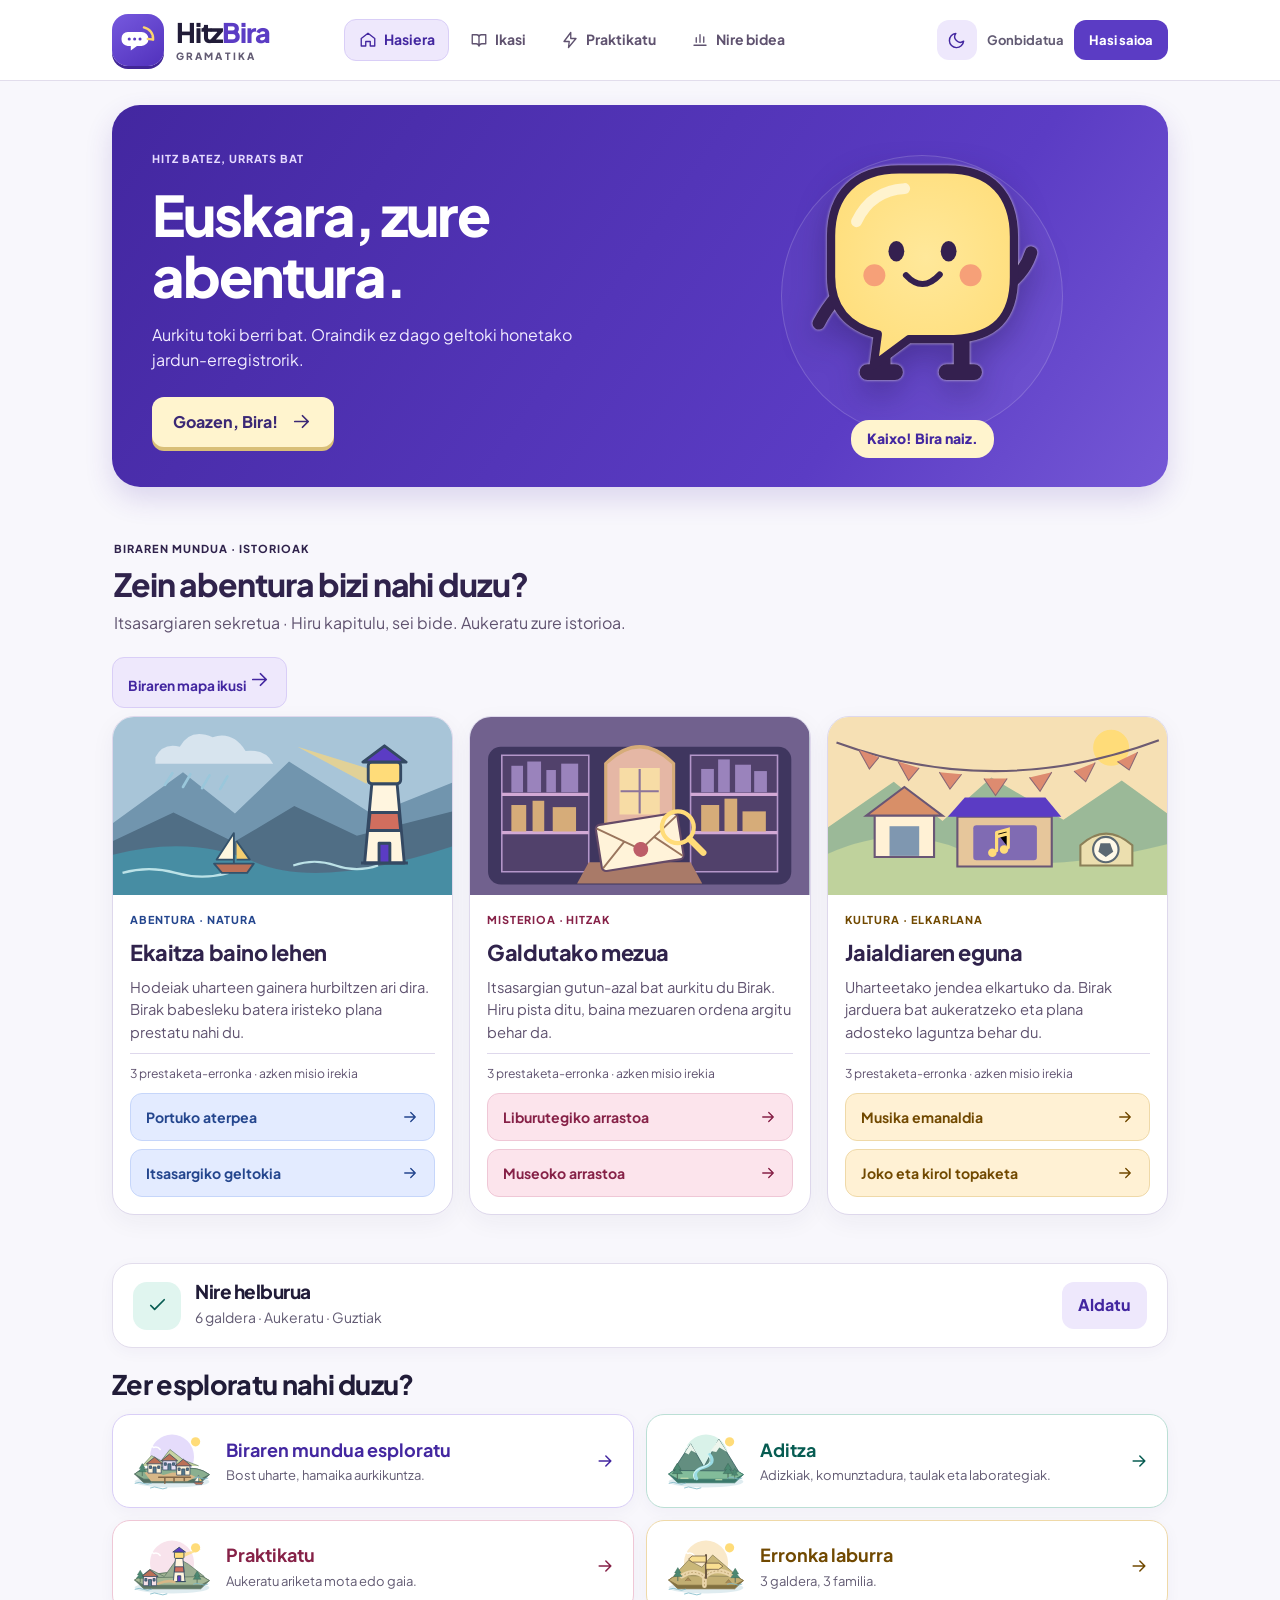
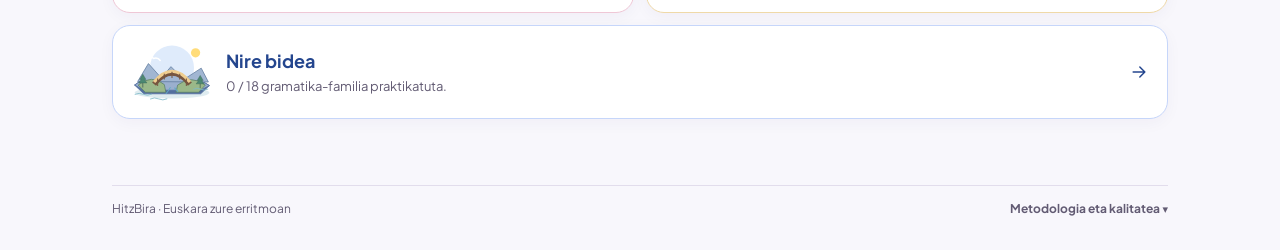
==== index.html @ 2663a79d "feat(brand): integrate Bira v0.2 vector SVGs, contextual poses, PWA icons & dark-mode contrast (v1.1" ====
<!doctype html><html lang="eu"><head><meta charset="utf-8"><meta name="viewport" content="width=device-width,initial-scale=1"><meta name="robots" content="noindex"><meta name="theme-color" content="#5B3CC4"><title>HitzBira · Gramatika eta aditzak</title><meta name="hitzbira-version" content="1.10.0"><script>(function(){try{var t=localStorage.getItem("hitzbira-theme-v1");if(t==="dark"||(!t&&matchMedia("(prefers-color-scheme:dark)").matches))document.documentElement.dataset.theme="dark"}catch{}})()</script><link rel="preload" href="/fonts/plus-jakarta-sans-latin.woff2" as="font" type="font/woff2" crossorigin><link rel="manifest" href="/manifest.webmanifest"><link rel="apple-touch-icon" href="/icons/apple-touch-icon.png"><meta name="apple-mobile-web-app-capable" content="yes"><link rel="icon" href="/favicon.ico" sizes="any"><link rel="icon" type="image/svg+xml" href="/favicon.svg"><link rel="stylesheet" href="/style.css"><link rel="stylesheet" href="/platform.css"><link rel="stylesheet" href="/aditzak/learning.css"><link rel="stylesheet" href="/world-design.css"><script defer src="/data.js"></script><script defer src="/pwa.js"></script></head><body class="hb-gold"><header class="hb-common-header"><div><a class="hb-brand-link" href="/" onclick="event.preventDefault();go(0)"><span class="logo" aria-hidden="true"><svg viewBox="0 0 48 48" width="37" height="37" fill="none" xmlns="http://www.w3.org/2000/svg"><path d="M10 13h18a9 9 0 0 1 0 18h-6l-8 6v-6h-4a8 8 0 0 1-8-8v-2a8 8 0 0 1 8-8Z" fill="#fff"/><path d="M31 7a15 15 0 0 1 12 16m-1-7 1 7-7-1" stroke="#FCD56C" stroke-width="3" stroke-linecap="round" stroke-linejoin="round"/><circle cx="12" cy="22" r="2" fill="#5B3CC4"/><circle cx="19" cy="22" r="2" fill="#5B3CC4"/><circle cx="26" cy="22" r="2" fill="#5B3CC4"/></svg></span><span class="brand">Hitz<span class="brand-accent">Bira</span><small>GRAMATIKA</small></span></a><div id="nav-top" class="hb-top-nav" role="navigation" aria-label="Atal nagusiak"></div><div class="hb-account-bar" aria-label="Ikaslearen kontua"><button id="hb-theme-toggle" type="button" class="alt hb-theme-btn" aria-label="Modu iluna aldatu" title="Modu iluna / argia"></button><div><strong id="hb-account-name">Gonbidatua</strong><span id="hb-sync-status" role="status" hidden></span></div><button id="hb-show-login" type="button">Hasi saioa</button><button class="alt" id="hb-sign-out" type="button" hidden>Saioa itxi</button></div></div></header><section id="hb-login" aria-label="Ikasleen sarbidea" role="dialog" aria-modal="true" hidden><div class="hb-login-card"><button id="hb-login-close" type="button" class="alt" aria-label="Itxi">×</button><div class="hb-login-brand"><span>HITZ<span>BIRA</span> · GRAMATIKA</span><div class="hb-login-bira"><img class="bira-art bira-hello" src="/assets/bira/bira_00_ongietorria_v02.svg" alt="" width="400" height="400" decoding="async" aria-hidden="true"></div><h1>Ongi etorri!</h1><p>Euskara, zure abentura.</p></div><form id="hb-login-form"><label for="hb-username">Erabiltzaile-izena</label><input id="hb-username" name="identifier" type="text" autocomplete="username" autocapitalize="none" spellcheck="false" placeholder="Zure erabiltzaile-izena" maxlength="24" required><label for="hb-password">Pasahitza</label><input id="hb-password" name="password" type="password" autocomplete="current-password" placeholder="Zure pasahitza" required><button id="hb-login-submit" type="submit">Sartu</button><p id="hb-login-message" role="status" aria-live="polite"></p></form></div></section><section id="hb-garden" class="hb-garden" hidden aria-label="Biraren lorategia"><div class="hb-garden-icon" aria-hidden="true">🌱</div><div class="hb-garden-copy"><span class="catalog-kicker">BIRAREN LORATEGIA</span><strong class="hb-garden-summary">Zure lorategia sinkronizatzen…</strong><small class="hb-garden-best">Egun bakoitzeko lore bat, benetako ariketa bat egitean.</small></div><div class="hb-garden-days" aria-label="Azken zazpi egunak"></div></section><main id="app"><p>Gramatika bankua kargatzen…</p></main><footer class="hb-site-footer"><div class="hb-footer-inner"><span>HitzBira · Euskara zure erritmoan</span><details><summary>Metodologia eta kalitatea</summary><p>Integrazio-pilotua (1.10). Edukiak eta azalpen didaktikoak berrikuspen akademikoaren zain daude; jardun-adierazleek ez dute hizkuntza-maila ofizialik ziurtatzen. Erantzun ireki ezezagunak alderatzeko dira, ez arau-akats automatikoak. Kontuarekin jarduna Supabasen sinkronizatzen da; gonbidatuarena gailu honetan gordetzen da.</p></details></div></footer><nav aria-label="Atal nagusiak"><div id="nav"></div></nav><noscript>JavaScript beharrezkoa da.</noscript></body></html>
---- style.css ----
:root{--v:#6244c7;--ink:#28243a;--line:#e4e0ec;--bg:#f7f7fb;--muted:#696278}*{box-sizing:border-box}body{margin:0;background:var(--bg);color:var(--ink);font:16px/1.55 system-ui,sans-serif}header{position:sticky;top:0;z-index:2;background:white;border-bottom:1px solid var(--line)}header>div,main,nav>div{max-width:1100px;margin:auto;padding:16px 22px}header>div{display:flex;align-items:center;gap:12px}.logo{background:var(--v);color:white;border-radius:12px;padding:6px 13px;font-size:27px;font-weight:bold}.brand{font-size:24px;font-weight:750;line-height:1}.brand small{display:block;color:var(--v);font-size:10px;letter-spacing:2px;margin-top:5px}.version{margin-left:auto;font-size:12px;color:var(--muted)}main{padding-bottom:108px}h1{font-size:clamp(28px,4vw,40px);line-height:1.13;margin:12px 0}h2{font-size:23px;line-height:1.25}h3{margin:5px 0;font-size:18px}p{margin:8px 0 14px}small,.muted{color:var(--muted);font-weight:400}.hero,.panel,.tile{background:white;border:1px solid var(--line);border-radius:15px;padding:18px;margin:12px 0}.hero{border-left:5px solid var(--v);padding:24px}.eyebrow{font-size:12px;letter-spacing:1.1px;color:var(--v);font-weight:750}.grid{display:grid;grid-template-columns:repeat(auto-fit,minmax(220px,1fr));gap:12px}.tile{display:block;text-align:left;width:100%;height:100%;margin:0;text-decoration:none;color:var(--ink);font-weight:400;background:white;border:1px solid var(--line)}.tile:hover{border-color:#a58bdd}.symbol{display:inline-block;padding:5px 9px;background:#eee9fa;color:var(--v);font-weight:750;border-radius:8px}.row{display:flex;gap:12px;flex-wrap:wrap}.row>div{flex:1;min-width:145px}button,input,select{font:inherit}button{cursor:pointer;border:1px solid transparent;background:var(--v);color:white;font-weight:700;padding:10px 15px;border-radius:10px;min-height:44px}.alt,.chips button{background:#eee9fa;color:#4d3888}.chips{display:flex;flex-wrap:wrap;gap:7px;margin:12px 0}.chips .active{background:var(--v);color:white}button:focus-visible,input:focus-visible,select:focus-visible,a:focus-visible{outline:3px solid #ce8927;outline-offset:2px}button:disabled{cursor:default;opacity:.9}input,select{width:100%;background:white;color:var(--ink);border:1px solid #d1cae1;border-radius:10px;padding:10px}label{display:block;font-weight:700;margin:5px 0}.example{background:#f0ebfc;border-left:4px solid #9275d8;padding:13px;border-radius:9px;margin:8px 0;font-size:18px;font-weight:650}.contrast{background:#f4f3f9;padding:13px;border-radius:9px}.note{border-left:3px solid #ad97de;padding-left:10px;color:var(--muted);font-size:13px}.answer{display:block;width:100%;text-align:left;background:white;color:var(--ink);border:2px solid var(--line);margin:8px 0}.good{background:#e1f3e8;color:#17603c;border-color:#73a989}.bad{background:#fcece8;color:#8b3025;border-color:#c9877c}.feedback{padding:14px;border-radius:10px;margin:12px 0}.metric{font-size:30px;font-weight:750;color:var(--v)}.bar{height:8px;background:#e9e4f2;border-radius:9px;overflow:hidden}.bar div{height:100%;background:var(--v)}nav{position:fixed;bottom:0;width:100%;background:white;border-top:1px solid var(--line);z-index:3}nav>div{display:grid;grid-template-columns:repeat(4,1fr);gap:5px;padding:8px}nav button{background:white;color:var(--muted);font-size:13px;padding:8px 3px}nav button.active{background:#eee9fa;color:var(--v)}nav b{display:block;font-size:19px}a{color:var(--v)}.scroll{overflow:auto}table{border-collapse:collapse;width:100%;min-width:460px}th,td{text-align:left;padding:9px;border-bottom:1px solid var(--line)}th{background:#eee9fa}.result{font-size:clamp(22px,5vw,36px);font-weight:800;color:var(--v);padding:18px;background:#f0ebfc;border-radius:10px;overflow-wrap:anywhere}.auditrow{padding:10px 0;border-bottom:1px solid var(--line)}@media(max-width:540px){header>div,main{padding-left:14px;padding-right:14px}.grid{grid-template-columns:1fr}.hero{padding:18px}.version{font-size:10px}}

/* HITZBIRA · 01 / visual identity
   Shared palette, typography, spacing and accessible interaction.
   Keep the learning engine and content unchanged. */
:root {
  --v:#5b3cc4; --ink:#211c38; --line:#e2ddec; --bg:#f7f6fc; --muted:#625b73;
  --brand-dark:#4327a0; --brand-soft:#eee8fc;
  --teal:#087f70; --teal-soft:#e0f5ef; --blue:#315ac4; --blue-soft:#e3ebff;
  --amber:#966000; --amber-soft:#fff1d4; --rose:#ae315f; --rose-soft:#fce4ec;
  --success:#17603c; --error:#a02b36;
  --radius-sm:12px; --radius-md:16px; --radius-lg:22px;
  --shadow:0 5px 18px #30205b0d;
  --font:ui-rounded,"Nunito Sans",system-ui,-apple-system,"Segoe UI",sans-serif;
}
body {font-family:var(--font);line-height:1.6;background:radial-gradient(ellipse at 85% 0,#ece7fb 0,transparent 38rem),var(--bg)}
header {background:#ffffffed;backdrop-filter:blur(12px);border-bottom:1px solid var(--line)}
header>div {padding-block:14px;gap:12px}
.logo {display:grid;place-items:center;width:52px;height:52px;padding:5px;border-radius:16px;background:linear-gradient(145deg,#7659de,#5131bc);box-shadow:0 3px 0 #412697;flex-shrink:0}
.brand {font-size:27px;font-weight:800;letter-spacing:-1.2px;color:var(--ink)}
.brand-accent {color:var(--v)}
.brand small {font-size:10px;letter-spacing:2.1px;color:var(--muted);font-weight:800}
.version {font-size:12px;font-weight:650}
main {padding-top:24px}
h1,h2,h3 {letter-spacing:-.025em;font-weight:750}
h1 {font-size:clamp(30px,4.2vw,44px)}
h2 {font-size:clamp(23px,3vw,28px)}
h3 {font-size:19px}
.hero,.panel,.tile {border-radius:var(--radius-lg);box-shadow:var(--shadow);border:1px solid var(--line)}
.hero {position:relative;overflow:hidden;isolation:isolate;padding:clamp(22px,4vw,38px);background:linear-gradient(120deg,#fff 0,#fff 54%,#f0eafe 100%);border-left:0}
.hero:after {content:"";position:absolute;z-index:-1;pointer-events:none;right:-74px;top:-90px;width:240px;height:240px;border:34px solid #e4d9fa;border-radius:50%;opacity:.55}
.eyebrow {font-weight:750;letter-spacing:1.4px}
.grid {gap:16px}
.tile {padding:21px;border-top:4px solid var(--v);transition:transform .16s ease,box-shadow .16s ease,border-color .16s ease}
.tile .symbol {background:var(--brand-soft);color:var(--brand-dark);border-radius:var(--radius-sm);padding:8px 11px}
@media(hover:hover) {.tile:hover:not(:disabled){transform:translateY(-3px);box-shadow:0 9px 24px #30205b14;border-color:#aa98e2}}
button,input,select,textarea {font:inherit}
button:not(.tile) {border-radius:var(--radius-sm);min-height:44px;font-weight:750;transition:filter .15s ease}
button:not(.tile):not(:disabled):hover {filter:brightness(.96)}
.alt,.chips button {background:var(--brand-soft);color:var(--brand-dark)}
.chips .active {background:var(--v);color:white}
input,select,textarea {border-radius:var(--radius-sm);min-height:44px}
button:focus-visible,input:focus-visible,select:focus-visible,textarea:focus-visible,a:focus-visible {outline:3px solid var(--blue);outline-offset:3px}
.example,.result {background:var(--brand-soft);border-radius:var(--radius-md)}
.contrast {border-radius:var(--radius-md)}
.answer {border-radius:var(--radius-md);min-height:48px}
.good {background:#e1f3e8;color:var(--success);border-color:#73a989}
.bad {background:#fce8e9;color:var(--error);border-color:#cc8790}
.feedback {border-radius:var(--radius-md)}
.bar {height:10px;background:#e9e4f2}
nav {box-shadow:0 -6px 26px #30205b0b;background:#ffffffee;backdrop-filter:blur(12px);padding-bottom:env(safe-area-inset-bottom,0px)}
nav>div {gap:8px}
nav button {min-height:48px;border-radius:13px;font-weight:750}
nav button.active {background:var(--brand-soft);color:var(--brand-dark)}
progress {accent-color:var(--v)}
::selection {background:#ded3ff;color:var(--ink)}
@media(max-width:600px) {
  header>div,main {padding-inline:16px}
  .version {font-size:10px;text-align:right;max-width:100px}
  .logo {width:46px;height:46px;border-radius:14px}
  .brand {font-size:24px}
  main {padding-top:16px;padding-bottom:calc(116px + env(safe-area-inset-bottom,0px))}
  .hero,.panel,.tile {border-radius:17px}
  .grid {gap:12px}
  .tile {padding:16px}
  nav>div {gap:4px}
}
@media(prefers-reduced-motion:reduce) {
  *,*::before,*::after {scroll-behavior:auto!important;animation:none!important;transition:none!important}
  .tile:hover {transform:none}
}

/* 02 / student home and navigation */
.home-screen {display:grid;gap:25px;padding-bottom:6px}
.home-screen h2 {margin:0;font-size:clamp(21px,2.5vw,27px)}
.welcome {background:linear-gradient(125deg,#4327a0,#6243c9 68%,#7558d6);color:#fff;border-radius:28px;display:grid;grid-template-columns:minmax(0,1.35fr) minmax(0,1fr);align-items:center;min-height:300px;overflow:hidden;box-shadow:0 12px 28px #4327a029}
.welcome-copy {padding:clamp(25px,4vw,45px);position:relative;z-index:1}
.welcome-kicker {display:inline-block;font-weight:800;font-size:11px;letter-spacing:1.7px;color:#e5daff}
.welcome h1 {font-size:clamp(38px,5.5vw,62px);line-height:1.02;letter-spacing:-.035em;margin:14px 0 16px;color:white}
.welcome p {color:#f1ebff;max-width:38ch;margin:0 0 24px;font-size:16px}
.welcome .welcome-cta {display:inline-flex;align-items:center;gap:12px;background:#fff4ce;color:#3b2875;padding:12px 20px;box-shadow:0 4px 0 #d9bf78}
.welcome-cta:focus-visible {outline-color:white}
.welcome-art {width:100%;max-height:300px;display:block;align-self:center}
.home-heading {display:flex;align-items:center;justify-content:space-between;gap:12px;margin-bottom:12px;flex-wrap:wrap}
.home-heading>span {font-size:14px;color:var(--muted)}
.action-grid {display:grid;grid-template-columns:repeat(3,minmax(0,1fr));gap:14px}
.action-card {--ac:var(--v);--soft:var(--brand-soft);display:flex;flex-direction:column;align-items:flex-start;text-align:left;padding:20px;gap:9px;background:white;color:var(--ink);border:1px solid var(--line);border-radius:22px!important;box-shadow:var(--shadow);height:100%;min-width:0}
.action-practice {--ac:var(--teal);--soft:var(--teal-soft)}
.action-progress {--ac:var(--blue);--soft:var(--blue-soft)}
.action-icon,.feature-symbol,.session-icon {display:grid;place-items:center;width:50px;height:50px;border-radius:15px;background:var(--soft);color:var(--ac);flex-shrink:0}
.ui-icon {width:23px;height:23px;flex-shrink:0}
.action-title {font-size:22px;font-weight:750;letter-spacing:-.025em}
.action-desc {font-size:14px;line-height:1.5;color:var(--muted);font-weight:400}
.action-link {color:var(--ac);margin-top:auto;padding-top:10px;font-size:14px;display:flex;align-items:center;gap:6px;flex-wrap:wrap}
.action-link .ui-icon,.home-text-link .ui-icon,.feature-card>.ui-icon {width:18px!important;height:18px!important}
.home-session {display:flex;align-items:center;gap:15px;padding:20px;border:1px solid #e8d5a2;background:#fff8e7;border-radius:21px}
.session-icon {--ac:var(--amber);--soft:#ffedbd}
.home-session div {flex:1}
.home-session h2 {font-size:20px}
.home-session p {font-size:14px;color:#70531c;margin:2px 0 0}
.home-session button {background:#966000;color:white;display:flex;gap:6px;align-items:center;justify-content:center}
.home-text-link {background:transparent;color:var(--brand-dark);display:inline-flex;align-items:center;gap:6px;padding:6px 4px;font-size:14px;min-height:44px}
.feature-grid {display:grid;grid-template-columns:repeat(2,minmax(0,1fr));gap:12px}
.feature-card {--ac:var(--v);--soft:var(--brand-soft);display:flex;align-items:center;gap:13px;padding:15px;background:white;color:var(--ink);border:1px solid var(--line);border-radius:17px!important;text-align:left;box-shadow:var(--shadow);min-width:0}
.feature-1 {--ac:var(--teal);--soft:var(--teal-soft)} .feature-2 {--ac:var(--blue);--soft:var(--blue-soft)} .feature-3 {--ac:var(--rose);--soft:var(--rose-soft)}
.feature-card strong {display:block;font-size:16px;line-height:1.35;overflow-wrap:anywhere}
.feature-card>span:nth-child(2) {flex:1;min-width:0}
.feature-card>svg {color:var(--ac)}
.home-stats {display:flex;align-items:center;justify-content:space-between;gap:16px;background:white;border:1px solid var(--line);border-radius:21px;padding:20px}
.home-stats>div {flex:1;min-width:0}
.home-stats strong {font-size:29px;color:var(--v);display:block;line-height:1.2}
.home-stats small {display:block;font-size:12px}
.home-stats strong small {display:inline;font-size:15px}
.stat-caption {font-size:12px;font-weight:800;color:var(--muted)}
.home-note {margin:0;font-size:12px}
.nav-icon {display:grid;place-items:center;margin:0 auto 3px;width:25px;height:25px}
nav button {display:flex;flex-direction:column;align-items:center;justify-content:center;gap:2px}
@media(hover:hover){.action-card:hover,.feature-card:hover{border-color:var(--ac);box-shadow:0 8px 20px #30205b16}}
@media(max-width:700px){.action-grid{grid-template-columns:1fr}.action-card{display:grid;grid-template-columns:50px 1fr;gap:3px 13px;padding:16px}.action-icon{grid-row:span 3}.action-title{font-size:19px}.action-link{padding-top:4px}.welcome{min-height:240px}.welcome h1{font-size:clamp(34px,7vw,48px)}.welcome-copy{padding:23px}.welcome-art{max-height:210px}.home-screen{gap:20px}}
@media(max-width:440px){.welcome{grid-template-columns:minmax(0,1fr) 90px;position:relative;min-height:235px}.welcome-copy{padding:22px 12px 22px 22px}.welcome-art{width:150px;max-width:none;transform:translateX(-31px);opacity:.82}.welcome h1{font-size:36px}.welcome p{font-size:14px}.feature-grid{grid-template-columns:1fr}.home-session{flex-wrap:wrap}.home-session div{min-width:140px}.home-session button{width:100%}.home-stats{flex-wrap:wrap}.home-stats>button{width:100%;justify-content:flex-start}}

/* 03 / grammar exploration */
.catalog-screen{display:grid;gap:20px;min-width:0}
.catalog-screen h2{margin:0;font-size:clamp(21px,2.5vw,27px)}
.cat-noun{--cat:#5b3cc4;--cat-dark:#4327a0;--cat-soft:#eee8fc;--cat-line:#d9cef7}
.cat-verb{--cat:#087f70;--cat-dark:#075c52;--cat-soft:#e0f5ef;--cat-line:#bbdfd5}
.cat-clause{--cat:#315ac4;--cat-dark:#24468e;--cat-soft:#e3ebff;--cat-line:#c6d6fa}
.cat-compare{--cat:#966000;--cat-dark:#714900;--cat-soft:#fff1d4;--cat-line:#efd9a8}
.cat-text{--cat:#ae315f;--cat-dark:#862147;--cat-soft:#fce4ec;--cat-line:#efc7d6}
.catalog-hero{display:grid;grid-template-columns:minmax(0,1fr) 135px;align-items:center;gap:12px;padding:clamp(24px,4vw,38px);border-radius:26px;background:linear-gradient(130deg,#fff,var(--cat-soft));border:1px solid var(--cat-line);box-shadow:var(--shadow)}
.catalog-kicker{color:var(--cat-dark);font-size:11px;font-weight:750;letter-spacing:1.5px}
.catalog-hero h1{color:var(--ink);margin:12px 0;font-size:clamp(30px,4vw,46px)}
.catalog-hero p{margin:0;color:var(--muted);max-width:60ch}
.catalog-hero button{margin-top:17px;background:var(--cat-dark);display:inline-flex;align-items:center;gap:8px}
.catalog-hero button .ui-icon,.catalog-screen button .ui-icon{width:20px;height:20px;flex-shrink:0}
.catalog-hero-art{display:grid;place-items:center;width:120px;height:120px;border-radius:34px;background:var(--cat-soft);color:var(--cat);border:1px solid var(--cat-line);transform:rotate(-7deg)}
.catalog-hero-art svg{width:66px;height:66px;transform:rotate(7deg)}
.catalog-summary{display:flex;flex-wrap:wrap;gap:8px 22px;padding:4px 2px;color:var(--muted);font-size:14px}
.catalog-summary strong{color:var(--ink);font-size:20px;margin-right:4px}
.catalog-controls{display:flex;align-items:flex-end;gap:12px;flex-wrap:wrap;background:white;padding:16px;border:1px solid var(--line);border-radius:18px}
.catalog-search{flex:2;min-width:min(100%,250px)}
.catalog-search-row{display:flex;gap:7px}
.catalog-search-row input{min-width:0}
.catalog-search-row button{flex-shrink:0}
.catalog-level{flex:1;min-width:min(100%,170px)}
.catalog-controls label{font-size:13px;margin:0 0 5px}
.catalog-clear{font-size:13px}
.catalog-section-head{display:flex;align-items:center;justify-content:space-between;gap:8px;flex-wrap:wrap}
.catalog-section-head .alt{font-size:13px}
.catalog-area-grid{display:grid;grid-template-columns:repeat(3,minmax(0,1fr));gap:14px}
.cat-area,.cat-family,.cat-lesson{color:var(--ink);background:#fff;border:1px solid var(--cat-line);box-shadow:var(--shadow);min-width:0;text-align:left;overflow-wrap:anywhere}
.cat-area{display:flex;flex-direction:column;align-items:flex-start;gap:10px;padding:21px;border-radius:22px!important;border-top:5px solid var(--cat)}
.cat-area-icon,.cat-family-icon{display:grid;place-items:center;background:var(--cat-soft);color:var(--cat-dark);width:54px;height:54px;border-radius:17px;flex-shrink:0}
.catalog-screen .cat-area-icon svg{width:29px;height:29px}
.cat-area strong{font-size:22px;letter-spacing:-.03em;line-height:1.2}
.cat-area-desc{color:var(--muted);font-size:14px;line-height:1.5;font-weight:400}
.cat-area-foot{display:flex;align-items:center;justify-content:space-between;gap:7px;width:100%;margin-top:auto;padding-top:10px;color:var(--cat-dark);font-size:14px}
.catalog-family-grid{display:grid;grid-template-columns:repeat(2,minmax(0,1fr));gap:12px}
.cat-family{display:flex;align-items:flex-start;gap:12px;padding:17px;border-radius:19px!important;width:100%}
.cat-family-copy{flex:1;min-width:0;display:flex;flex-direction:column;gap:5px}
.cat-family-copy strong{font-size:18px;line-height:1.3}
.cat-family-copy>span{font-size:14px;color:var(--muted);font-weight:400}
.cat-family-copy small{color:var(--cat-dark);font-weight:750}
.cat-arrow{color:var(--cat-dark);align-self:center}
.catalog-decl-link{max-width:580px}
.catalog-lesson-grid{display:grid;grid-template-columns:repeat(3,minmax(0,1fr));gap:13px}
.cat-lesson{display:flex;flex-direction:column;align-items:stretch;gap:11px;padding:17px;border-radius:18px!important;border-left:4px solid var(--cat)}
.cat-lesson-top{display:flex;align-items:flex-start;gap:5px;justify-content:space-between;flex-wrap:wrap;font-size:11px;color:var(--cat-dark);line-height:1.4}
.cat-level{display:inline-block;border-radius:7px;background:#f1eef6;padding:3px 7px;color:#50445f;font-size:11px}
.cat-level.lv-0{background:#e0f5ef;color:#075c52}.cat-level.lv-1{background:#e3ebff;color:#24468e}.cat-level.lv-2{background:#fff1d4;color:#714900}
.cat-lesson strong{font-size:20px;line-height:1.25;letter-spacing:-.025em}
.cat-example{padding:10px 12px;background:var(--cat-soft);color:var(--cat-dark);border-radius:10px;font-size:14px;line-height:1.5;font-weight:500}
.cat-lesson-foot{margin-top:auto;display:flex;align-items:center;justify-content:space-between;font-size:13px;color:var(--cat-dark)}
.catalog-crumb{display:flex;align-items:center;gap:7px;flex-wrap:wrap;font-size:13px;color:var(--muted)}
.catalog-crumb .alt{min-height:44px;font-size:13px;padding:7px 11px}
.catalog-empty{margin:0}
.catalog-screen>.note{margin:0}
@media(hover:hover){.cat-area:hover,.cat-family:hover,.cat-lesson:hover{border-color:var(--cat);box-shadow:0 8px 22px #30205b18;filter:none!important}}
@media(max-width:800px){.catalog-area-grid,.catalog-lesson-grid{grid-template-columns:repeat(2,minmax(0,1fr))}}
@media(max-width:540px){.catalog-screen{gap:15px}.catalog-area-grid,.catalog-family-grid,.catalog-lesson-grid{grid-template-columns:1fr}.catalog-hero{grid-template-columns:minmax(0,1fr) 62px;padding:20px;gap:8px}.catalog-hero-art{width:62px;height:62px;border-radius:18px}.catalog-hero-art svg{width:37px;height:37px}.catalog-hero h1{font-size:30px}.catalog-hero p{font-size:14px}.cat-area{padding:16px;display:grid;grid-template-columns:48px 1fr;gap:5px 13px}.cat-area-icon{width:48px;height:48px;grid-row:span 3}.cat-area strong{font-size:19px}.cat-area-foot{padding-top:3px}.catalog-controls{padding:12px}.catalog-summary{gap:4px 15px}.catalog-summary strong{font-size:18px}}

/* 04 / one visual language across learning, practice and progress */
.learning-screen{display:grid;gap:20px;min-width:0}
.learning-screen h2{margin:0;font-size:clamp(21px,2.5vw,27px)}
.learning-screen h3{line-height:1.4}
.learning-screen p{overflow-wrap:anywhere}
.learning-hero{display:grid;grid-template-columns:minmax(0,1fr) 120px;gap:20px;align-items:center;padding:clamp(24px,4vw,38px);background:linear-gradient(125deg,#fff,var(--cat-soft));border:1px solid var(--cat-line);border-radius:26px;box-shadow:var(--shadow)}
.learning-hero h1{font-size:clamp(32px,4.5vw,48px);margin:10px 0;line-height:1.12}
.learning-hero p{color:var(--muted);font-size:16px;margin:0;max-width:60ch}
.learning-hero-icon{display:grid;place-items:center;width:110px;height:110px;background:var(--cat-soft);color:var(--cat-dark);border-radius:32px;border:1px solid var(--cat-line);transform:rotate(-7deg)}
.learning-hero-icon svg{width:58px;height:58px;transform:rotate(7deg)}
.learning-path{display:grid;grid-template-columns:repeat(4,minmax(0,1fr));gap:8px;background:white;border:1px solid var(--line);padding:14px;border-radius:18px}
.learning-path span{display:flex;align-items:center;gap:7px;font-size:13px;color:var(--cat-dark);font-weight:700}
.learning-path b{display:grid;place-items:center;background:var(--cat-soft);border-radius:50%;width:28px;height:28px;flex-shrink:0}
.learn-step,.session-question{background:white;border:1px solid var(--line);border-radius:22px;padding:clamp(18px,3vw,30px);box-shadow:var(--shadow)}
.step-head{display:flex;align-items:flex-start;gap:13px;margin-bottom:18px}
.step-head p{margin:3px 0 0;color:var(--muted);font-size:14px}
.step-number{display:grid;place-items:center;flex-shrink:0;width:46px;height:46px;border-radius:14px;background:var(--cat-soft);color:var(--cat-dark);font-weight:750;font-size:18px}
.learn-examples{display:grid;grid-template-columns:repeat(auto-fit,minmax(min(100%,250px),1fr));gap:12px;margin-bottom:16px}
.learn-example{background:var(--cat-soft);border-left:4px solid var(--cat);border-radius:12px;padding:17px;min-width:0}
.learn-example:nth-child(even){background:#f7f5fa;border-left-color:#80758f}
.learn-example>span{font-size:11px;letter-spacing:1px;font-weight:800;color:var(--cat-dark)}
.learn-example p{font-size:clamp(17px,2vw,21px);font-weight:650;line-height:1.5;margin:8px 0 0}
.learn-rule{border-left:4px solid var(--cat);padding:15px 18px;border-radius:12px;background:var(--cat-soft)}
.learn-rule strong{color:var(--cat-dark);font-size:17px}
.learn-rule p,.learn-contrast p{margin:8px 0 0}
.learn-contrast{background:#f5f3f9;padding:15px;border-radius:13px;margin-top:14px;line-height:1.6}
.learn-options{display:grid;gap:9px;margin:15px 0}
.learning-screen .answer{display:flex;gap:12px;align-items:center;padding:13px 16px;min-height:56px;margin:0 0 10px;border:1.5px solid var(--line);border-radius:14px;text-align:left;color:var(--ink);background:white;white-space:normal;overflow-wrap:anywhere}
.learning-screen .answer>span:nth-child(2){flex:1;min-width:0}
.learning-screen .answer.good{background:#e1f3e8;border-color:#73a989;color:var(--success)}
.learning-screen .answer.bad{background:#fce8e9;border-color:#cc8790;color:var(--error)}
.learning-screen .answer:disabled{opacity:1}
.option-letter{display:grid;place-items:center;flex-shrink:0;background:#f1eef6;color:#514663;font-size:13px;border-radius:9px;width:30px;height:30px;font-weight:800}
.answer.good .option-letter{background:#c6e8d3;color:var(--success)}
.answer.bad .option-letter{background:#f6cdd2;color:var(--error)}
.learning-screen .feedback{padding:17px;line-height:1.55;border:1px solid currentColor}
.learning-screen .feedback p{margin:7px 0}
.learning-screen .feedback small{color:inherit}
.learn-actions{display:flex;gap:10px;flex-wrap:wrap}
.learn-actions button,.learn-step>.alt,.session-next{display:inline-flex;align-items:center;gap:8px}
.learn-actions button:first-child,.session-next{background:var(--cat-dark)}
.learning-screen button .ui-icon{width:20px;height:20px;flex-shrink:0}
.learn-source{background:white;border:1px solid var(--line);border-radius:17px;padding:16px}
.learn-source summary{font-weight:700;color:var(--muted);cursor:pointer}
.practice-mode-grid{display:grid;grid-template-columns:repeat(4,minmax(0,1fr));gap:13px}
.practice-mode{display:flex;flex-direction:column;align-items:flex-start;gap:9px;padding:17px;background:white;color:var(--ink);border:1px solid var(--cat-line);border-top:4px solid var(--cat);border-radius:20px!important;text-align:left;box-shadow:var(--shadow);min-width:0}
.practice-mode strong{font-size:19px;line-height:1.25}
.practice-mode>span:nth-child(3){font-size:14px;font-weight:400;color:var(--muted);line-height:1.45}
.practice-mode:disabled{opacity:.65;cursor:default}
.session-finish{display:flex;align-items:center;gap:15px;background:#e0f5ef;border:1px solid #bbdfd5;border-radius:20px;padding:18px}
.session-finish div{flex:1}
.session-finish p{margin:4px 0 0}
.finish-icon{display:grid;place-items:center;width:46px;height:46px;border-radius:50%;background:#087f70;color:white;font-size:24px;flex-shrink:0}
.session-screen{max-width:780px;margin:0 auto}
.session-top{display:flex;align-items:center;gap:10px;flex-wrap:wrap;justify-content:space-between;font-size:14px;color:var(--muted)}
.session-top strong{color:var(--cat-dark)}
.session-track{height:12px;border-radius:20px;background:#e9e4f2;overflow:hidden}
.session-track>div{height:100%;background:var(--cat);border-radius:20px;transition:width .2s ease}
.session-question h1{font-size:clamp(24px,3vw,34px);margin:14px 0 23px;line-height:1.3}
.session-question form{display:grid;gap:10px;margin-bottom:15px}
.session-question form button{justify-self:start;background:var(--cat-dark)}
.hint-button{margin-top:8px}
.progress-metrics{display:grid;grid-template-columns:repeat(3,minmax(0,1fr));gap:12px}
.progress-metrics>div{background:white;border:1px solid var(--line);border-radius:20px;padding:20px;box-shadow:var(--shadow)}
.progress-metrics strong{display:block;font-size:34px;color:var(--cat-dark);line-height:1.2}
.progress-metrics span{font-size:14px;color:var(--muted)}
.progress-group{border:1px solid var(--cat-line);border-radius:15px;margin-top:13px;overflow:hidden}
.progress-group summary{display:flex;align-items:center;gap:10px;background:var(--cat-soft);padding:12px;cursor:pointer;color:var(--cat-dark)}
.progress-group summary strong{flex:1}
.progress-group summary small{color:var(--cat-dark)}
.progress-group .cat-family-icon{width:36px;height:36px;border-radius:10px}
.progress-group .ui-icon{width:22px;height:22px}
.progress-family{display:flex;align-items:center;gap:10px;padding:13px;border-top:1px solid var(--line);flex-wrap:wrap}
.progress-family strong{flex:1;min-width:130px}
.progress-family>span{font-size:13px;color:var(--muted)}
@media(hover:hover){.practice-mode:not(:disabled):hover{border-color:var(--cat);filter:none!important;box-shadow:0 8px 22px #30205b18}.learning-screen .answer:not(:disabled):hover{border-color:var(--cat);background:var(--cat-soft)}}
@media(max-width:800px){.practice-mode-grid{grid-template-columns:repeat(2,minmax(0,1fr))}}
@media(max-width:540px){.learning-screen{gap:14px}.learning-hero{grid-template-columns:minmax(0,1fr) 60px;gap:8px;padding:20px}.learning-hero-icon{width:60px;height:60px;border-radius:18px}.learning-hero-icon svg{width:35px;height:35px}.learning-hero h1{font-size:30px}.learning-hero p{font-size:14px}.learning-path{grid-template-columns:repeat(2,minmax(0,1fr));padding:11px}.learn-step,.session-question{padding:16px}.practice-mode-grid{gap:9px}.practice-mode{padding:13px;gap:7px}.practice-mode strong{font-size:16px}.practice-mode>span:nth-child(3){font-size:13px}.progress-metrics{gap:7px}.progress-metrics>div{padding:11px}.progress-metrics strong{font-size:27px}.progress-metrics span{font-size:11px}.session-finish{flex-wrap:wrap}.session-finish button{width:100%}}

/* 05 / Bira — a recognizable companion and visual learning language */
.welcome-bira{position:relative;display:grid;place-items:center;padding:16px;align-self:stretch;align-content:center;gap:6px}
.welcome-bira:before{content:"";position:absolute;width:min(90%,260px);aspect-ratio:1;border:1px solid #ffffff29;border-radius:50%;background:#ffffff0a;pointer-events:none}
.welcome-bira .bira-art{position:relative;filter:drop-shadow(0 0 1.5px rgba(255,248,228,.75)) drop-shadow(0 12px 16px rgba(26,15,58,.32));animation:bira-wave .8s ease-out both;transform-origin:50% 78%}
.welcome-bira>span{position:relative;background:#fff4ce;color:#4327a0;font-size:13px;font-weight:800;padding:7px 14px;border-radius:18px;white-space:nowrap}
.bira-art{display:block;width:100%;height:auto;aspect-ratio:1/1;object-fit:contain;overflow:visible;flex-shrink:0}
.welcome-bira .bira-body{animation:bira-wave .8s ease-out both;transform-origin:105px 140px}
@keyframes bira-wave{0%{transform:rotate(-6deg) translateY(6px)}60%{transform:rotate(3deg) translateY(-2px)}100%{transform:none}}
.bira-tip{display:flex;gap:12px;align-items:center;background:#fff8e7;border:1px solid #f0dda9;padding:10px 15px;border-radius:17px;margin:0 0 14px}
.bira-tip .bira-art{width:76px}
.bira-tip strong{font-size:12px;color:#785213;letter-spacing:.4px}
.bira-tip p{font-size:14px;margin:2px 0;color:#634a18}
.catalog-screen>.bira-tip{margin:0}
.bira-challenge{display:flex;gap:16px;align-items:center;padding:16px 20px;background:linear-gradient(115deg,#fff5d9,#f9ecff);border:1px solid #e8d8be;border-radius:23px;box-shadow:var(--shadow)}
.bira-challenge .bira-art{width:100px}
.bira-challenge>div{flex:1;min-width:0}
.bira-challenge h2{margin:3px 0;font-size:clamp(20px,2.5vw,25px);color:var(--ink)}
.bira-challenge p{font-size:14px;margin:0;color:#625b73}
.bira-challenge .catalog-kicker{color:#785213}
.bira-challenge button{display:flex;align-items:center;gap:7px;background:#5b3cc4}
.bira-challenge button .ui-icon{width:20px;height:20px}
.visual-map{margin-top:16px;background:#fff;border:1px solid var(--cat-line);border-radius:17px;padding:18px}
.visual-map h3{font-size:19px;margin:8px 0 14px}
.visual-row{display:flex;align-items:center;justify-content:center;flex-wrap:wrap;gap:8px;margin:9px 0}
.visual-node{background:var(--cat-soft);border:1px solid var(--cat-line);padding:10px 15px;border-radius:11px;color:var(--cat-dark);font-size:16px;font-weight:750;text-align:center;flex:1;min-width:0;overflow-wrap:anywhere}
.visual-node:last-child{background:#e0f5ef;color:#075c52;border-color:#bbdfd5}
.visual-link{font-size:20px;font-weight:800;color:var(--cat-dark)}
.visual-map>small{display:block;font-size:12px;margin-top:13px}
.session-bira{display:flex;gap:9px;align-items:center;margin:-4px 0 15px}
.session-bira .bira-art{width:55px}
.session-bira span{background:#fff4ce;color:#634a18;padding:8px 12px;border-radius:13px;font-size:13px;font-weight:650}
.milestone-grid{display:grid;grid-template-columns:repeat(4,minmax(0,1fr));gap:12px;margin-top:15px}
.milestone{display:flex;flex-direction:column;align-items:flex-start;gap:7px;background:#faf9fc;border:1px solid var(--line);border-radius:17px;padding:14px;min-width:0}
.milestone.earned{background:#fff9e9;border-color:#e4d39e}
.milestone-icon{display:grid;place-items:center;width:43px;height:43px;border-radius:14px;background:#eee8fc;color:#4327a0}
.milestone.earned .milestone-icon{background:#ffdc79;color:#634a18}
.milestone-icon svg{width:24px;height:24px}
.milestone strong{font-size:15px;line-height:1.3}
.milestone small{font-size:12px;line-height:1.4}
.milestone-count{font-size:12px;font-weight:800;color:#4327a0;margin-top:auto}
.milestone-track{height:7px;background:#e9e4f2;border-radius:10px;overflow:hidden;width:100%}
.milestone-track>div{background:#5b3cc4;height:100%;border-radius:10px}
.milestone.earned .milestone-track>div{background:#966000}
.milestone-section>.note{margin-bottom:0}
@media(max-width:700px){.milestone-grid{grid-template-columns:repeat(2,minmax(0,1fr))}.welcome-bira{padding:6px}.welcome-bira>span{font-size:11px;padding:5px 8px}}
@media(max-width:440px){.welcome-bira .bira-art{width:120px;transform:translateX(-12px)}.welcome-bira:before{width:105px}.welcome-bira>span{white-space:normal;font-size:10px;padding:5px;text-align:center}.bira-challenge{flex-wrap:wrap;gap:10px;padding:14px}.bira-challenge .bira-art{width:67px}.bira-challenge button{width:100%;justify-content:center}.visual-node{font-size:13px;padding:9px}.visual-row{gap:5px}.visual-link{font-size:16px}.bira-tip .bira-art{width:58px}}
@media(prefers-reduced-motion:reduce){.welcome-bira .bira-body,.welcome-bira .bira-art{animation:none}}

.decl-visual{display:flex;align-items:center;gap:20px;padding:20px;background:#fff;border:1px solid var(--cat-line);border-radius:20px}
.decl-house{width:115px;flex-shrink:0;padding:8px;border-radius:18px;background:var(--cat-soft)}
.decl-house svg{width:100%;display:block}
.decl-visual>div:nth-child(2){flex:1;min-width:0}
.decl-visual h2{margin:4px 0 10px;font-size:22px}
.decl-directions{display:grid;grid-template-columns:repeat(3,minmax(0,1fr));gap:8px;margin:8px 0}
.decl-directions>div{display:flex;flex-direction:column;gap:3px;padding:9px 12px;background:var(--cat-soft);border-radius:10px}
.decl-directions strong{font-size:11px;letter-spacing:.7px;color:var(--cat-dark)}
.decl-directions span{font-size:16px;font-weight:750;overflow-wrap:anywhere}
.decl-directions b{color:var(--cat-dark)}
@media(max-width:540px){.decl-visual{padding:14px;gap:12px;align-items:flex-start;flex-direction:column}.decl-house{width:80px}.decl-visual>div:nth-child(2){width:100%}.decl-directions>div{padding:8px}.decl-directions span{font-size:14px}}

/* 05.1 / distinguish artwork from UI icons, with explicit responsive sizes. */
.welcome{grid-template-columns:minmax(0,1.15fr) minmax(0,1fr);min-height:300px}
.welcome-bira{min-width:0;min-height:280px;padding:18px 22px;isolation:isolate;gap:10px}
.welcome-bira:before{width:min(88%,280px);aspect-ratio:1;left:50%;top:50%;transform:translate(-50%,-50%);z-index:-1}
.welcome-bira .bira-art{display:block;width:clamp(165px,26vw,245px);max-width:100%;height:auto;aspect-ratio:1/1;transform:none}
.welcome-bira>span{font-size:14px;padding:8px 16px}
.home-screen .bira-challenge .bira-art{width:100px;height:auto;aspect-ratio:1/1}
@media(max-width:700px){
 .welcome-bira{min-height:180px;padding:10px}
 .welcome-bira .bira-art{width:clamp(120px,29vw,200px)}
 .welcome-bira>span{font-size:12px;padding:7px 11px}
}
@media(max-width:440px){
 .welcome{grid-template-columns:minmax(0,1fr);gap:0}
 .welcome-copy{padding:23px 22px 6px}
 .welcome-bira{min-height:0;padding:8px 15px 18px;gap:5px}
 .welcome-bira:before{width:160px}
 .welcome-bira .bira-art{width:155px;height:auto;transform:none}
 .welcome-bira>span{font-size:12px}
 .home-screen .bira-challenge .bira-art{width:67px;height:auto}
}

/* 06 / the visual world of Bira */
.goal-panel,.adventure-map{background:#fff;border:1px solid var(--line);border-radius:23px;padding:clamp(16px,3vw,26px);box-shadow:var(--shadow);min-width:0}
.goal-intro .catalog-kicker,.adventure-head .catalog-kicker{color:var(--brand-dark)}
.goal-intro h2,.adventure-head h2{margin:5px 0;font-size:clamp(23px,3vw,30px);line-height:1.2}
.goal-intro p,.adventure-head p{margin:0 0 16px;color:var(--muted);font-size:14px}
.goal-controls{display:grid;grid-template-columns:1fr 1.2fr 1.35fr;gap:16px;align-items:end}
.goal-controls fieldset{border:0;padding:0;margin:0;min-width:0}
.goal-controls legend,.goal-controls label{font-size:13px;font-weight:750;margin:0 0 7px;color:var(--ink)}
.goal-choice{display:flex;gap:6px;flex-wrap:wrap}
.goal-choice button{flex:1;min-height:44px;padding:8px 10px;font-size:14px}
.goal-choice button.selected{background:var(--brand-dark);color:white}
.goal-footer{display:flex;gap:12px;align-items:center;justify-content:space-between;margin:17px 0 10px}
.goal-footer button{display:flex;gap:8px;align-items:center;justify-content:center}
.goal-footer button .ui-icon{width:20px;height:20px}
.goal-panel>small{font-size:12px}
.adventure-head{display:flex;justify-content:space-between;align-items:center;gap:12px}
.adventure-head .bira-art{width:86px;height:auto;flex-shrink:0}
.map-world{display:grid;grid-template-columns:repeat(5,minmax(0,1fr));gap:10px;position:relative;isolation:isolate;background:linear-gradient(135deg,#f1f6fc,#faf5ff);padding:18px 12px;border-radius:20px}
.map-world:before{content:"";position:absolute;left:8%;right:8%;top:49%;border-top:3px dashed #c5bddc;z-index:-1}
.map-stop{display:flex;flex-direction:column;align-items:center;gap:7px;background:#ffffffeb;border:1px solid var(--cat-line);border-radius:19px!important;color:var(--ink);text-align:center;padding:12px 8px;min-width:0;box-shadow:0 4px 12px #30205b08;position:relative;transition:transform .16s ease,border-color .16s ease}
.map-index{position:absolute;left:9px;top:9px;font-size:10px;font-weight:750;color:var(--cat-dark);background:var(--cat-soft);border-radius:8px;padding:4px 6px}
.map-stop .island-art{width:min(100%,112px);height:auto;aspect-ratio:124/106;display:block}
.map-stop strong{font-size:15px;font-weight:800;line-height:1.25;overflow-wrap:anywhere}
.map-stop small{font-size:11px;color:var(--muted);font-weight:600;line-height:1.4;margin-top:auto}
.map-track{width:100%;height:6px;border-radius:12px;background:#eeebf4;overflow:hidden}
.map-track>span{display:block;height:100%;border-radius:12px;background:var(--cat)}
.map-link{display:flex;align-items:center;gap:4px;color:var(--cat-dark);font-size:12px;font-weight:750}
.map-link .ui-icon{width:15px!important;height:15px!important}
.adventure-map>.note{margin:12px 0 0}
.catalog-hero-art.illustrated,.learning-hero-icon.illustrated{transform:none;overflow:visible}
.catalog-hero-art.illustrated .island-art,.learning-hero-icon.illustrated .island-art{width:95%;height:auto;transform:none}
.source-parts{display:flex;align-items:stretch;gap:10px;flex-wrap:wrap}
.source-part{background:var(--cat-soft);border:1px solid var(--cat-line);border-radius:13px;padding:13px;flex:1 1 145px;min-width:0}
.source-part>span{font-size:10px;font-weight:750;color:var(--cat-dark);letter-spacing:.7px}
.source-part p{font-weight:650;font-size:16px;margin:7px 0 0;line-height:1.5;overflow-wrap:anywhere}
.source-parts>.visual-link{align-self:center}
.source-caption{font-size:14px;color:var(--muted);margin:12px 0 0}
.feedback-enter{animation:feedback-in .24s ease-out both}
@keyframes feedback-in{from{opacity:.55;transform:translateY(5px)}to{opacity:1;transform:none}}
.finish-icon{animation:finish-in .35s cubic-bezier(.2,.8,.3,1.2) both}
@keyframes finish-in{from{transform:scale(.75)}to{transform:scale(1)}}
@media(hover:hover){.map-stop:hover{transform:translateY(-3px);border-color:var(--cat);filter:none!important}}
@media(max-width:850px){.map-world{grid-template-columns:repeat(3,minmax(0,1fr))}.map-world:before{display:none}.goal-controls{grid-template-columns:repeat(2,minmax(0,1fr))}.goal-controls>div{grid-column:1/-1}}
@media(max-width:540px){.map-world{grid-template-columns:repeat(2,minmax(0,1fr));gap:8px;padding:10px}.map-stop{padding:12px 8px;gap:6px}.map-stop:last-child{grid-column:1/-1;max-width:220px;justify-self:center;width:100%}.map-stop strong{font-size:14px}.map-stop small{font-size:11px}.map-stop .island-art{max-width:92px}.adventure-head .bira-art{width:62px}.goal-controls{gap:12px}.goal-choice{gap:4px}.goal-choice button{padding:7px;font-size:13px}.goal-footer{flex-wrap:wrap}.goal-footer button{width:100%}.source-part{flex-basis:100%}.source-parts>.visual-link{width:100%;text-align:center;transform:rotate(90deg)}}
@media(prefers-reduced-motion:reduce){.feedback-enter,.finish-icon{animation:none!important}.map-stop:hover{transform:none}}

/* GOLD 01–02 · shared art direction. Scoped icon/art sizing; no broad SVG sizing. */
:root{--space-1:4px;--space-2:8px;--space-3:12px;--space-4:16px;--space-5:24px;--space-6:32px;--surface:#fff;--canvas:#f8f7fc;--gold:#ffdc79;--shadow:0 4px 16px #30205b0a;--font:system-ui,-apple-system,"Segoe UI",sans-serif}
body{background:var(--canvas);font-family:var(--font);line-height:1.55}
h1,h2,h3{font-weight:750;letter-spacing:-.025em}
.welcome h1{font-size:clamp(36px,4.9vw,56px);font-weight:780;letter-spacing:-.035em;line-height:1.1}
.welcome-kicker,.catalog-kicker{letter-spacing:1px;font-weight:750}
.welcome{background:linear-gradient(125deg,#4327a0,#5b3cc4 72%,#7558d6);min-height:280px}
.welcome-copy{padding:clamp(24px,4vw,40px)}
.welcome-bira{min-height:260px}
.welcome-bira .bira-art{width:clamp(170px,27vw,275px);height:auto}
.action-card,.cat-area,.cat-family,.cat-lesson,.practice-mode,.map-stop{border-radius:var(--radius-lg)}
.cat-area,.practice-mode{border-top-width:4px}
.action-card,.cat-area,.cat-family,.cat-lesson,.practice-mode{box-shadow:0 2px 8px #30205b08}
.learn-step,.session-question,.goal-panel,.adventure-map{padding:clamp(16px,2.8vw,26px)}
.home-screen,.learning-screen,.catalog-screen{gap:var(--space-5)}
.map-stop .island-art{width:min(100%,112px);height:auto}
.adventure-head .bira-art{width:86px;height:auto}
.catalog-page-info{display:flex;align-items:center;justify-content:center;gap:12px;flex-wrap:wrap;padding:12px;color:var(--muted);font-size:14px}
.catalog-page-info button{min-height:44px}
.ui-icon{display:inline-block;width:23px;height:23px;flex-shrink:0}
button:focus-visible,input:focus-visible,select:focus-visible,summary:focus-visible,a:focus-visible{outline:3px solid #315ac4;outline-offset:3px}
.welcome .welcome-cta:focus-visible{outline-color:#fff}
button:disabled{cursor:default}
@media(max-width:700px){.welcome-bira{min-height:180px}.welcome-bira .bira-art{width:clamp(120px,29vw,200px)}.home-screen,.learning-screen,.catalog-screen{gap:16px}}
@media(max-width:440px){.welcome{min-height:0;grid-template-columns:minmax(0,1fr)}.welcome-copy{padding:22px 20px 6px}.welcome-bira{min-height:0;padding:8px 15px 18px}.welcome-bira .bira-art{width:155px;height:auto}.welcome h1{font-size:36px}.adventure-head .bira-art{width:62px}.map-stop .island-art{width:min(100%,92px);height:auto}}
@media(prefers-reduced-motion:reduce){*,*::before,*::after{animation:none!important;transition:none!important;scroll-behavior:auto!important}}

.pending-list{display:flex;flex-wrap:wrap;gap:8px;margin-top:12px}.pending-list button{max-width:100%;white-space:normal;overflow-wrap:anywhere;text-align:left}

/* GOLD 03 · focused home and answer-neutral practice */
.cat-neutral{--cat:#5b3cc4;--cat-dark:#4327a0;--cat-soft:#eee8fc;--cat-line:#d9cef7}
.focus-home{gap:20px}
.focus-home .welcome{min-height:265px}
.home-goal-summary{display:flex;align-items:center;gap:14px;background:#fff;border:1px solid var(--line);border-radius:20px;padding:16px 20px;box-shadow:var(--shadow)}
.focus-symbol{display:grid;place-items:center;width:48px;height:48px;border-radius:14px;background:var(--cat-soft);color:var(--cat-dark);flex-shrink:0}
.home-goal-summary>div{flex:1;min-width:0}
.home-goal-summary h2{font-size:19px;margin:0}
.home-goal-summary p{font-size:14px;color:var(--muted);margin:3px 0}
.focus-choices{display:grid;grid-template-columns:repeat(2,minmax(0,1fr));gap:12px}
.focus-choice{display:flex;align-items:center;gap:13px;text-align:left;padding:15px 18px;background:white;color:var(--ink);border:1px solid var(--cat-line);border-radius:18px!important;box-shadow:var(--shadow);min-width:0}
.focus-choice .island-art{width:82px;height:auto;aspect-ratio:124/106;flex-shrink:0}
.focus-choice>span{flex:1;min-width:0}
.focus-choice strong{display:block;font-size:18px;line-height:1.35;color:var(--cat-dark)}
.focus-choice small{display:block;font-size:13px;line-height:1.4;margin-top:4px;font-weight:400}
.focus-choice>.ui-icon{color:var(--cat-dark);width:20px;height:20px}
.session-question{padding:clamp(18px,3vw,28px)}
.session-question h1{font-size:clamp(23px,3vw,32px);font-weight:700;line-height:1.4;letter-spacing:-.02em;margin:12px 0 20px}
.session-bira{margin-bottom:12px}
.session-top{font-size:14px}
.feedback-contrast{border-top:1px solid currentColor;padding-top:10px}
@media(hover:hover){.focus-choice:hover{border-color:var(--cat);transform:translateY(-2px);filter:none!important}}
@media(max-width:600px){.focus-home{gap:16px}.focus-choices{grid-template-columns:1fr;gap:10px}.focus-choice{padding:12px 14px;gap:10px}.focus-choice .island-art{width:64px}.home-goal-summary{padding:13px;gap:10px}.focus-symbol{width:40px;height:40px}.home-goal-summary h2{font-size:17px}.home-goal-summary p{font-size:12px}.focus-home .welcome{min-height:0}}
@media(prefers-reduced-motion:reduce){.focus-choice:hover{transform:none}}

/* GOLD 04: distinguish learning, practice and independent assessment. */
.assessment-entry{display:flex;align-items:center;gap:16px;padding:20px;background:#fff;border:1px solid #c6d6fa;border-radius:22px;box-shadow:var(--shadow)}
.assessment-entry>div{flex:1;min-width:0}.assessment-entry .catalog-kicker{color:#24468e}.assessment-entry h2{margin:5px 0;font-size:24px}.assessment-entry p{margin:5px 0;color:var(--muted);font-size:14px}.assessment-entry small{display:block;font-size:12px;line-height:1.5}.assessment-entry button{display:flex;align-items:center;gap:8px;background:#24468e}.assessment-entry button .ui-icon{width:20px;height:20px}
.assessment-screen .session-question>p{color:var(--muted);font-size:14px;margin:-8px 0 18px}.assessment-review{padding:16px 0;border-bottom:1px solid var(--line)}.assessment-review:last-child{border:0}.assessment-review p{margin:5px 0}.assessment-review small{display:block;margin:6px 0 12px}.assessment-match{color:var(--success);font-weight:700}.assessment-diff{color:var(--error);font-weight:700}
.assessment-stats{display:grid;grid-template-columns:repeat(3,minmax(0,1fr));gap:10px;margin:16px 0}.assessment-stats>div{background:var(--cat-soft);border-radius:14px;padding:13px;min-width:0}.assessment-stats strong{display:block;color:var(--cat-dark);font-size:26px}.assessment-stats small{display:block;line-height:1.4}
@media(max-width:600px){.assessment-entry{flex-wrap:wrap;padding:16px;gap:10px}.assessment-entry>div{flex:1 1 65%}.assessment-entry button{width:100%;justify-content:center}.assessment-stats{gap:6px}.assessment-stats>div{padding:9px}.assessment-stats strong{font-size:20px}.assessment-stats small{font-size:11px}}

/* GOLD 05 · guided experimentation studio */
.lab-studio{display:grid;gap:16px;background:white;border:1px solid var(--cat-line);border-radius:22px;padding:clamp(16px,3vw,28px);box-shadow:var(--shadow);min-width:0}
.lab-head{display:flex;align-items:center;gap:18px}.lab-head>div{flex:1;min-width:0}.lab-head h2{margin:5px 0;font-size:clamp(22px,3vw,29px)}.lab-head p{margin:5px 0;color:var(--muted);font-size:14px}.lab-art{width:100px;flex-shrink:0;background:var(--cat-soft);border-radius:18px;padding:8px}.lab-art .island-art{width:100%;height:auto;display:block}
.lab-steps{display:grid;grid-template-columns:repeat(3,minmax(0,1fr));gap:8px;padding:10px;background:var(--cat-soft);border-radius:14px}.lab-steps span{display:flex;align-items:center;gap:6px;color:var(--cat-dark);font-size:13px;font-weight:700}.lab-steps b{display:grid;place-items:center;border-radius:50%;background:white;min-width:25px;height:25px}
.lab-controls{display:grid;grid-template-columns:repeat(2,minmax(0,1fr));gap:12px}.lab-control{min-width:0}.lab-control label{margin:0 0 5px;font-size:13px}.lab-studio h3{margin:0;font-size:18px}.lab-chips{display:flex;flex-wrap:wrap;gap:7px}.lab-chips button{padding:8px 12px;background:var(--cat-soft);color:var(--cat-dark);border:1px solid var(--cat-line);min-height:44px}.lab-chips button.active{background:var(--cat-dark);color:white;border-color:var(--cat-dark)}.lab-chips button:disabled{opacity:.5}
.lab-transform{display:flex;align-items:stretch;gap:9px;padding:14px;background:#f8f7fc;border:1px solid var(--line);border-radius:18px}.lab-model{display:flex;flex-direction:column;justify-content:center;align-items:center;gap:6px;flex:1;min-width:0;text-align:center;padding:14px;background:var(--cat-soft);border:1px solid var(--cat-line);border-radius:13px;color:var(--cat-dark)}.lab-model small{color:var(--cat-dark);font-size:11px;font-weight:750}.lab-model strong{font-size:clamp(19px,3vw,29px);line-height:1.35;overflow-wrap:anywhere}.lab-arrow{align-self:center;color:var(--cat-dark);font-size:23px;font-weight:750}
.lab-predict,.lab-constructor{display:grid;gap:12px;padding:17px;border:1px solid var(--line);border-radius:16px;background:#faf9fd}.lab-predict form{display:grid;gap:5px}.lab-input-row{display:flex;gap:8px}.lab-input-row input{min-width:0;flex:1}.lab-input-row button,.lab-actions button:first-child{background:var(--cat-dark)}.lab-notice{padding:12px;background:#fff8e7;border:1px solid #e8d5a2;color:#634a18;border-radius:12px;margin:0;font-size:14px}
.lab-studio>.alt,.lab-predict>.alt{justify-self:start}.lab-details{border:1px solid var(--line);border-radius:12px;padding:13px}.lab-details summary{cursor:pointer;font-weight:700;color:var(--muted)}.lab-table-scroll{overflow-x:auto;max-width:100%;border:1px solid var(--line);border-radius:12px}.lab-table-scroll table{margin:0;min-width:420px;width:100%;border-collapse:collapse}.lab-table-scroll th,.lab-table-scroll td{padding:10px;text-align:left;border-bottom:1px solid var(--line)}.lab-current{background:var(--cat-soft)!important;color:var(--cat-dark);font-weight:750}
.lab-word-parts{display:flex;gap:8px;flex-wrap:wrap}.lab-word-parts span{padding:9px 14px;background:var(--cat-soft);color:var(--cat-dark);font-weight:750;border-radius:10px}.lab-compare-grid{display:grid;grid-template-columns:repeat(2,minmax(0,1fr));gap:8px}.lab-compare-grid>div{background:#f8f7fc;border:1px solid var(--line);padding:12px;border-radius:12px;display:flex;flex-direction:column;gap:4px;overflow-wrap:anywhere}
.lab-context{padding:17px;background:var(--cat-soft);border-radius:15px;color:var(--cat-dark)}.lab-context p{font-size:19px;line-height:1.5;font-weight:650;margin:8px 0}.lab-context small{color:var(--cat-dark)}.lab-assembled{display:flex;flex-wrap:wrap;align-items:center;gap:7px;min-height:76px;border:2px dashed var(--cat-line);border-radius:13px;background:white;padding:12px}.lab-assembled button{background:var(--cat-dark);color:white}.lab-actions{display:flex;gap:8px;flex-wrap:wrap}.lab-constructor p,.lab-studio>.note{margin:0}
@media(max-width:540px){.lab-studio{gap:12px}.lab-art{width:65px}.lab-controls{grid-template-columns:1fr}.lab-steps{padding:7px;gap:4px}.lab-steps span{font-size:11px;gap:4px}.lab-steps b{min-width:21px;height:21px}.lab-transform.three{flex-direction:column}.lab-transform.three .lab-arrow{transform:rotate(90deg)}.lab-model{padding:10px}.lab-model strong{font-size:19px}.lab-predict,.lab-constructor{padding:12px}.lab-input-row{flex-wrap:wrap}.lab-input-row input{flex-basis:100%}.lab-input-row button{width:100%}}

/* GOLD 06 — correction is a learning experience, not a judgement. */
.feedback-pair{display:grid;grid-template-columns:repeat(2,minmax(0,1fr));gap:9px;margin:12px 0}
.feedback-pair>div{display:flex;flex-direction:column;gap:5px;min-width:0;padding:12px;background:#ffffffb8;border-radius:12px;border:1px solid #00000014;color:var(--ink)}
.feedback-pair small{font-size:10px;font-weight:750;letter-spacing:.65px;color:var(--muted)!important}
.feedback-pair b{overflow-wrap:anywhere;font-size:18px;line-height:1.4}
.feedback-compare,.feedback-decl,.option-feedback{border:1px solid var(--line);border-radius:14px;background:white;padding:14px;margin-top:12px}
.feedback-compare strong{color:var(--cat-dark)}.feedback-compare p,.option-explain p{margin:5px 0 0;overflow-wrap:anywhere}
.feedback-decl{display:flex;flex-wrap:wrap;gap:8px 14px;font-size:14px}.feedback-decl p{flex-basis:100%;margin:0}
.option-feedback summary{font-weight:750;color:var(--cat-dark);cursor:pointer;min-height:32px}
.option-explain{border-left:3px solid var(--line);padding:10px 12px;margin:10px 0 0;background:#f8f7fc;border-radius:9px;overflow-wrap:anywhere}
.option-explain.model{border-color:#087f70;background:#e0f5ef}.option-explain.chosen{border-color:#966000;background:#fff8e7}
.option-tag{display:block;font-size:10px;letter-spacing:.6px;font-weight:750;color:var(--muted);margin-bottom:4px}
.option-explain strong{font-size:16px;display:block}.option-explain p{font-size:14px;line-height:1.5}
.feedback-source{font-size:11px;color:var(--muted);margin:10px 0}.feedback-actions{display:flex;align-items:center;justify-content:space-between;gap:10px;flex-wrap:wrap;margin-top:14px}.reinforcement-added{color:#075c52;font-weight:700}
.review-support{display:flex;flex-wrap:wrap;gap:9px;padding:18px;background:white;border:1px solid var(--line);border-radius:20px}.review-support h2,.review-support p{flex-basis:100%;margin:0}.review-support p{color:var(--muted);font-size:13px}
@media(max-width:540px){.feedback-pair{grid-template-columns:1fr}.feedback-pair b{font-size:17px}.feedback-actions button{width:100%;justify-content:center}.option-explain{padding:9px}.review-support button{width:100%}}

/* GOLD 07 · evidence-based learning journey */
.journey-screen .learning-hero-icon .bira-art,.session-screen .learning-hero-icon .bira-art{width:100%;height:auto;transform:none}
.journey-next{display:flex;align-items:center;gap:20px;padding:clamp(16px,3vw,27px);background:linear-gradient(115deg,#fff6dc,#f4edff);border:1px solid #e7d8bc;border-radius:22px}
.journey-next>div:first-child{flex:1;min-width:0}.journey-next h2{margin:7px 0}.journey-next .catalog-kicker{color:#785213}.journey-next p{margin:6px 0;color:var(--ink)}.journey-next small{display:block;font-size:12px;color:var(--muted)}
.journey-next-action{display:flex;flex-direction:column;align-items:center;gap:8px;flex-shrink:0}.journey-next-action .bira-art{width:112px;height:auto}.journey-next-action button{display:flex;align-items:center;justify-content:center;gap:6px;min-height:44px}
.journey-metrics{display:grid;grid-template-columns:repeat(3,minmax(0,1fr));gap:10px;margin:15px 0}.journey-metrics>div{display:flex;flex-direction:column;gap:7px;padding:16px;background:var(--cat-soft);border:1px solid var(--cat-line);border-radius:15px;min-width:0}.journey-metrics strong{font-size:clamp(24px,4vw,37px);line-height:1.15;color:var(--cat-dark);font-variant-numeric:tabular-nums}.journey-metrics small{color:var(--ink);font-size:13px;line-height:1.45;overflow-wrap:anywhere}
.journey-map .map-world{background:linear-gradient(145deg,#e8f4fa,#f3edfc);padding:18px 12px}.journey-map .map-stop{border-width:2px}.journey-map .map-stop.map-selected{border-color:var(--cat-dark);box-shadow:0 0 0 3px var(--cat-soft)}.journey-map .map-stop .island-art{width:min(100%,126px);height:auto}
.map-detail{margin-top:15px;padding:17px;border:1px solid var(--cat-line);border-radius:17px;background:#faf9fc}.map-detail h3{color:var(--cat-dark);margin:0 0 14px}.evidence-bar{display:grid;gap:6px;margin:12px 0}.evidence-bar>div:first-child{display:flex;gap:10px;align-items:center;justify-content:space-between;font-size:13px}.evidence-bar strong{white-space:nowrap;color:var(--cat-dark)}.evidence-track{height:9px;background:#e8e4ef;border-radius:10px;overflow:hidden}.evidence-track span{display:block;height:100%;background:var(--cat-dark);border-radius:10px}.map-instruction{font-size:13px;color:var(--muted);margin-bottom:0}
.journey-family{display:flex;align-items:center;justify-content:space-between;gap:12px;padding:13px 0;border-top:1px solid var(--line)}.journey-family>div:first-child{flex:1;min-width:0}.journey-family small{display:block;line-height:1.45;margin-top:4px;font-size:12px}.journey-family-actions{display:flex;gap:6px;flex-wrap:wrap}.journey-family-actions button{min-height:44px;padding:8px 12px;font-size:13px}
.session-review-row{display:flex;align-items:flex-start;gap:12px;padding:14px 0;border-bottom:1px solid var(--line)}.session-review-row:last-child{border-bottom:0}.session-review-row>div{flex:1;min-width:0}.session-review-row p{margin:5px 0;font-size:15px;overflow-wrap:anywhere}.session-review-row small{font-size:12px}.result-mark{display:grid;place-items:center;width:36px;height:36px;border-radius:12px;flex-shrink:0;font-weight:800;font-size:20px}.result-mark.match{background:#e1f3e8;color:#17603c}.result-mark.incorrect{background:#fce8e9;color:#a02b36}.result-mark.unverified{background:#fff1d4;color:#785213}
@media(max-width:600px){.journey-next{gap:10px;align-items:flex-start;flex-wrap:wrap}.journey-next>div:first-child{flex-basis:65%}.journey-next-action{flex-direction:row;justify-content:space-between;width:100%}.journey-next-action .bira-art{width:65px}.journey-next-action button{flex:1}.journey-metrics{gap:6px}.journey-metrics>div{padding:10px}.journey-metrics small{font-size:11px}.journey-metrics strong{font-size:24px}.journey-family{flex-wrap:wrap}.journey-family>div:first-child{flex-basis:100%}.journey-family-actions{width:100%}.journey-family-actions button{flex:1}.map-detail{padding:12px}}
---- platform.css ----
/* Shared HitzBira shell. The verb module is an embedded learning surface, not a second application. */
.verb-tools{margin:18px 0}.verb-crosslink{display:flex;flex-wrap:wrap;align-items:center;gap:10px;padding:16px;margin:14px 0;background:#e0f5ef;border:1px solid #a8dbce;border-radius:18px}.verb-crosslink strong{color:#075c52}.verb-crosslink p{margin:0;flex:1;min-width:180px}.verb-crosslink button,.hb-verb-progress button{background:#087f70;color:#fff;display:inline-flex;align-items:center;gap:7px}.verb-crosslink svg,.hb-verb-progress button svg{width:20px;height:20px}.hb-verb-progress .journey-metrics>div{background:#e0f5ef;border-color:#a8dbce}.hb-verb-progress .journey-metrics strong{color:#075c52}
@media(max-width:540px){.verb-crosslink button{width:100%;justify-content:center}}

/* Optional student sign-in, sync status and Bira garden. */
#hb-login[hidden],.hb-account-bar [hidden],#hb-garden[hidden]{display:none!important}
#hb-login{position:fixed;inset:0;z-index:9999;display:flex;align-items:center;justify-content:center;padding:24px;background:#211c3866;backdrop-filter:blur(5px);overflow:auto}

.hb-login-card{background:white;border:1px solid #E4DFF1;border-radius:28px;padding:30px;width:min(100%,420px);box-shadow:0 20px 70px #211c3815;color:#211c38}
.hb-login-brand{text-align:center}.hb-login-brand>span{font-weight:800;letter-spacing:.1em;color:#211c38;font-size:13px}.hb-login-brand>span span{color:#5b3cc4}
.hb-login-bira{height:140px;display:flex;justify-content:center;align-items:center}.hb-login-bira svg,.hb-login-bira .bira-art{height:100%;width:auto;max-width:100%;aspect-ratio:1/1;object-fit:contain}
.hb-login-brand h1{font-size:32px;line-height:1.1;margin:8px 0;color:#211c38;font-weight:800}.hb-login-brand p{margin:8px 0 25px;color:#625b73;font-size:16px}
#hb-login-form{display:grid;gap:9px;margin:0}#hb-login-form label{font-size:14px;font-weight:700;color:#211c38;margin-top:5px}#hb-login-form input{width:100%;box-sizing:border-box;min-height:50px;background:#FAF9FC;color:#211c38;border:1px solid #D7D0E6;padding:12px;border-radius:12px;font:inherit}#hb-login-form input:focus{outline:3px solid #C5B6FF;border-color:#5b3cc4}
#hb-login-submit{margin-top:10px;background:#5B3CC4;color:white;border:0;border-radius:13px;min-height:50px;font-size:16px;font-weight:750;width:100%;cursor:pointer}#hb-login-submit:disabled{opacity:.65;cursor:wait}#hb-login-message{font-size:13px;color:#9b2854;margin:3px 0 0;min-height:18px;line-height:1.45}
.hb-account-bar{display:flex;margin-left:auto;padding:0;align-items:center;justify-content:flex-end;color:#625b73;gap:10px;font-size:13px;flex-shrink:0}.hb-account-bar button{min-height:40px;padding:7px 14px;font-size:13px;white-space:nowrap}
.hb-brand-link{display:flex;align-items:center;gap:12px;text-decoration:none;color:inherit;flex-shrink:0;min-width:0}
.hb-top-nav{display:none;align-items:center;gap:6px;margin:0 auto}
.hb-top-nav button{display:inline-flex;align-items:center;gap:7px;background:transparent;color:#5f526f;border:1px solid transparent;border-radius:12px;padding:8px 13px;min-height:42px;font-size:14px;font-weight:700;white-space:nowrap}
.hb-top-nav button:hover{background:#f3effc;color:#4327a0;filter:none}
.hb-top-nav button.active{background:#eee8fc;color:#4327a0;border-color:#d9cef7}
.hb-top-nav .nav-icon{display:inline-grid;place-items:center;margin:0;width:19px;height:19px}
.hb-top-nav .ui-icon{width:18px;height:18px}
h1[tabindex="-1"]:focus{outline:none}
@media(min-width:860px){.hb-top-nav{display:flex}nav{display:none!important}main{padding-bottom:48px}.focus-choices>:last-child:nth-child(odd){grid-column:1/-1}}

.hb-login-card{position:relative}.hb-login-card #hb-login-close{position:absolute;right:14px;top:14px;width:40px;height:40px;font-size:22px;padding:4px}.hb-account-bar>div{display:grid;gap:2px;text-align:right}.hb-account-bar #hb-show-login{background:#5b3cc4;color:white}.hb-sync-status{font-size:11px;font-weight:600}.hb-sync-ok{color:#087f70}.hb-sync-pending{color:#966000}.hb-sync-warning{color:#9b2854}.hb-garden{max-width:1056px;margin:10px auto 14px;display:flex;align-items:center;gap:14px;border:1px solid #cfe7db;background:linear-gradient(120deg,#e9f8ef,#faf9ff);border-radius:20px;padding:14px 18px;color:#185a47}.hb-garden-icon{font-size:32px;flex:none}.hb-garden-copy{display:grid;gap:3px;flex:1}.hb-garden-copy .catalog-kicker{color:#087f70;font-size:10px}.hb-garden-copy strong{font-size:16px}.hb-garden-copy small{font-size:11px;color:#42675a}.hb-garden-days{display:flex;gap:5px}.hb-petal{width:27px;height:30px;border:1px dashed #b3d7c2;border-radius:10px;display:grid;place-items:center;color:#7cb297;font-size:19px}.hb-petal.grown{background:#ffdc79;color:#966000;border-color:#f2c95d}.hb-petal.today{outline:2px solid #5b3cc4;outline-offset:2px}@media(max-width:700px){.hb-garden{margin:8px 14px 12px;flex-wrap:wrap;gap:9px}.hb-garden-days{margin-left:42px}.hb-petal{width:24px;height:26px}}
@media(max-width:500px){#hb-login{padding:16px}.hb-login-card{padding:23px}.hb-account-bar>div{display:none}.hb-brand-link{gap:8px}.hb-account-bar button{padding:6px 10px;font-size:12px}}

/* WORLD: same island illustrations, narrative cards, age-neutral visual hierarchy. */
.hb-world{margin:22px 0;padding:20px;border:1px solid #ded8ee;border-radius:24px;background:#f8f6ff;color:#30205b}
.hb-world-heading{display:flex;align-items:center;justify-content:space-between;gap:16px}.hb-world-heading h2{margin:5px 0 8px;font-size:clamp(1.35rem,3vw,1.8rem);line-height:1.2}.hb-world-heading p{margin:0 0 14px;color:#554a6d}.hb-world-heading>.bira-art{width:86px;max-width:23%;height:auto;flex-shrink:0}
.hb-world-grid{display:grid;grid-template-columns:repeat(3,minmax(0,1fr));gap:12px}.hb-world-card{min-width:0;display:flex;flex-direction:column;gap:8px;border:1px solid #ded8ee;border-radius:18px;padding:14px;background:#fff}.hb-world-card h3{font-size:1.15rem;line-height:1.25;margin:0;color:#30205b}.hb-world-card p{margin:0;color:#554a6d;line-height:1.5}.hb-world-art{display:flex;align-items:center;justify-content:center;min-height:84px;background:#eeeaf8;border-radius:12px}.hb-world-art svg{width:104px;height:84px}.hb-world-routes{display:flex;flex-direction:column;gap:7px;margin-top:auto;padding-top:8px}.hb-world-routes button{display:flex;align-items:center;justify-content:space-between;text-align:left;gap:8px;min-height:44px;width:100%;font-size:.9rem;white-space:normal}.hb-world-routes .ui-icon{width:18px;height:18px;flex:none}
.hb-world-scene{border:1px solid #d9cfea;border-left:4px solid #5b3cc4;border-radius:14px;padding:12px 14px;margin:10px 0;background:#f8f6ff;color:#30205b}.hb-world-scene h2{margin:2px 0 4px;font-size:1.05rem}.hb-world-scene p{margin:4px 0;line-height:1.45;font-size:.92rem}.hb-world-scene small{color:#554a6d}.hb-world-finale{border-left-color:#08796c;background:#eaf8f3}.hb-world-routes button:focus-visible{outline:3px solid #30205b;outline-offset:3px}
@media(max-width:800px){.hb-world-grid{grid-template-columns:1fr}.hb-world-card{display:grid;grid-template-columns:minmax(70px,100px) minmax(0,1fr);align-items:start}.hb-world-art{grid-row:1/5}.hb-world-card .catalog-kicker,.hb-world-card h3,.hb-world-card p,.hb-world-routes{grid-column:2}.hb-world-art svg{max-width:100%}.hb-world{padding:14px}.hb-world-heading>.bira-art{width:64px}}
@media(max-width:420px){.hb-world-card{display:flex}.hb-world-art{min-height:64px}.hb-world-art svg{height:64px}.hb-world-heading>.bira-art{display:none}}

/* 1.8.0 · Self-hosted brand typography (Plus Jakarta Sans, Latin + Latin-Ext) */
@font-face{font-family:"Plus Jakarta Sans";font-style:normal;font-weight:400 800;font-display:swap;src:url("/fonts/plus-jakarta-sans-latin-ext.woff2") format("woff2");unicode-range:U+0100-02BA,U+02BD-02C5,U+02C7-02CC,U+02CE-02D7,U+02DD-02FF,U+0304,U+0308,U+0329,U+1D00-1DBF,U+1E00-1E9F,U+1EF2-1EFF,U+2020,U+20A0-20AB,U+20AD-20C4,U+2113,U+2C60-2C7F,U+A720-A7FF}
@font-face{font-family:"Plus Jakarta Sans";font-style:normal;font-weight:400 800;font-display:swap;src:url("/fonts/plus-jakarta-sans-latin.woff2") format("woff2");unicode-range:U+0000-00FF,U+0131,U+0152-0153,U+02BB-02BC,U+02C6,U+02DA,U+02DC,U+0304,U+0308,U+0329,U+2000-206F,U+20AC,U+2122,U+2191,U+2193,U+2212,U+2215,U+FEFF,U+FFFD}
:root{--font:"Plus Jakarta Sans",ui-rounded,system-ui,-apple-system,"Segoe UI",sans-serif}
body{font-family:var(--font)}

/* Aditza inline SVG icons */
.hb-v-ico{display:inline-grid;place-items:center;flex:none;line-height:0}
.hb-v-ico .ui-icon{width:20px;height:20px}
.hb-ico-head{display:flex;align-items:center;gap:8px}
.hb-ico-btn{display:inline-flex!important;align-items:center;justify-content:center;gap:8px}
.hb-verb-surface .hub-icon .hb-v-ico .ui-icon{width:26px;height:26px}

/* Praktikatu 3-level tabbed selector */
.practice-hub{display:grid;gap:14px}
.practice-tabs{display:flex;flex-wrap:wrap;gap:8px;padding:6px;background:var(--brand-soft,#eee8fc);border:1px solid var(--line,#e2ddec);border-radius:16px}
.practice-tabs button{flex:1 1 110px;min-height:44px;border-radius:12px;background:transparent;color:var(--muted,#5f526f);border:1px solid transparent;font-weight:750;font-size:14px}
.practice-tabs button:hover{color:var(--brand-dark,#4327a0);background:rgba(255,255,255,.55);filter:none}
.practice-tabs button.active{background:#fff;color:var(--brand-dark,#4327a0);border-color:var(--line,#e2ddec);box-shadow:0 2px 8px #30205b12}
.practice-tab-panel{display:grid;gap:14px}
.practice-tab-panel .verb-tools,.practice-tab-panel .goal-panel,.practice-tab-panel .assessment-entry{margin:0}
.practice-quick-mini{display:flex;align-items:center;justify-content:space-between;gap:12px;flex-wrap:wrap;padding:14px 16px;background:#fff8e7;border:1px solid #ecd69c;border-radius:16px;color:#5c420c;font-size:14px}
.practice-quick-mini button{display:inline-flex;align-items:center;gap:6px;background:#fff;color:#7a5409;border:1px solid #e2c574}

/* Theme toggle button */
.hb-theme-btn{width:40px;height:40px;min-height:40px!important;padding:0!important;display:inline-grid;place-items:center;border-radius:12px!important;flex:none}
.hb-theme-btn .ui-icon{width:19px;height:19px}

/* Pedagogical micro-interactions */
@keyframes hb-step-in{from{opacity:0;transform:translateY(8px)}to{opacity:1;transform:translateY(0)}}
.session-question,.practice-tab-panel,.feedback-enter{animation:hb-step-in .22s cubic-bezier(.22,1,.36,1) both}
.answer,.hb-world-routes button,.practice-mode,.cat-area,.cat-family{transition:transform .14s ease,border-color .15s ease,background-color .15s ease,box-shadow .15s ease}
.answer:not(:disabled):active,.hb-world-routes button:active{transform:scale(.985)}
.answer.good{box-shadow:0 0 0 2px rgba(23,96,60,.18)}
@media(prefers-reduced-motion:reduce){.session-question,.practice-tab-panel,.feedback-enter{animation:none!important}.answer,.hb-world-routes button{transition:none!important}}

/* WCAG AA Dark Mode (optional, respects prefers-color-scheme and user toggle) */
html[data-theme="dark"]{
 --bg:#131120;--ink:#f3f1fc;--muted:#b7b0ce;--line:#342e52;
 --v:#9e86ff;--brand-dark:#d4c8ff;--brand-soft:#262044;
 --teal:#4dd4be;--teal-soft:#132f2b;--blue:#7da6ff;--blue-soft:#192542;
 --amber:#f5c25b;--amber-soft:#332712;--rose:#f288ad;--rose-soft:#381a28;
 --hb-ink:#f3f1fc;--hb-muted:#b7b0ce;--hb-brand:#9e86ff;--hb-brand-dark:#d4c8ff;
 --hb-sea:#162733;--hb-paper:#1c192e;--hb-canvas:#131120;--hb-line:#342e52;
 --shadow:0 8px 26px rgba(0,0,0,.38);
 color-scheme:dark;
}
html[data-theme="dark"] .cat-noun{--cat:#a992ff;--cat-dark:#d4c8ff;--cat-soft:#262044;--cat-line:#463b78}
html[data-theme="dark"] .cat-verb{--cat:#4dd4be;--cat-dark:#7de3d1;--cat-soft:#132f2b;--cat-line:#265d53}
html[data-theme="dark"] .cat-clause{--cat:#7da6ff;--cat-dark:#aec7ff;--cat-soft:#192542;--cat-line:#31497d}
html[data-theme="dark"] .cat-compare{--cat:#f5c25b;--cat-dark:#ffd98a;--cat-soft:#332712;--cat-line:#695023}
html[data-theme="dark"] .cat-text{--cat:#f288ad;--cat-dark:#ffb3ce;--cat-soft:#381a28;--cat-line:#6e314d}
html[data-theme="dark"] body{background:radial-gradient(ellipse at 85% 0,#251d47 0,transparent 38rem),#131120;color:#f3f1fc}
html[data-theme="dark"] header,html[data-theme="dark"] nav{background:rgba(20,17,34,.92);border-color:#342e52}
html[data-theme="dark"] .brand{color:#f3f1fc}
html[data-theme="dark"] .brand-accent{color:#b5a2ff}
html[data-theme="dark"] .hb-top-nav button{color:#c4bddb}
html[data-theme="dark"] .hb-top-nav button:hover{background:#262044;color:#f3f1fc}
html[data-theme="dark"] .hb-top-nav button.active,html[data-theme="dark"] nav button.active{background:#2d2552;color:#e4dcff;border-color:#4b3f82}
html[data-theme="dark"] nav button{background:transparent;color:#b7b0ce}
html[data-theme="dark"] .panel,html[data-theme="dark"] .tile,html[data-theme="dark"] .learn-step,html[data-theme="dark"] .session-question,html[data-theme="dark"] .goal-panel,html[data-theme="dark"] .home-goal-summary,html[data-theme="dark"] .focus-choice,html[data-theme="dark"] .cat-area,html[data-theme="dark"] .cat-family,html[data-theme="dark"] .cat-lesson,html[data-theme="dark"] .practice-mode,html[data-theme="dark"] .assessment-entry,html[data-theme="dark"] .hb-world-card,html[data-theme="dark"] .hb-chapter,html[data-theme="dark"] .hb-cast-card,html[data-theme="dark"] .hb-login-card,html[data-theme="dark"] .journey-family,html[data-theme="dark"] .milestone,html[data-theme="dark"] .lab-studio,html[data-theme="dark"] .adventure-map,html[data-theme="dark"] .journey-next,html[data-theme="dark"] .catalog-controls{background:#1c192e;border-color:#342e52;color:#f3f1fc}
html[data-theme="dark"] .learning-hero,html[data-theme="dark"] .catalog-hero{background:linear-gradient(135deg,#211c3a,#1b2438);border-color:#342e52;color:#f3f1fc}
html[data-theme="dark"] .learning-hero h1,html[data-theme="dark"] .catalog-hero h1,html[data-theme="dark"] .hb-world-card h3,html[data-theme="dark"] .hb-world-scene h2,html[data-theme="dark"] .hb-login-brand h1,html[data-theme="dark"] .hb-login-brand>span,html[data-theme="dark"] #hb-login-form label{color:#f3f1fc}
html[data-theme="dark"] .hb-world-scene,html[data-theme="dark"] .hb-dialogue,html[data-theme="dark"] .hb-story-bridge,html[data-theme="dark"] .bira-tip,html[data-theme="dark"] .learn-rule,html[data-theme="dark"] .learn-example,html[data-theme="dark"] .learn-contrast,html[data-theme="dark"] .visual-map,html[data-theme="dark"] .source-part,html[data-theme="dark"] .lab-model,html[data-theme="dark"] .lab-context,html[data-theme="dark"] .lab-assembled,html[data-theme="dark"] .feedback-compare,html[data-theme="dark"] .option-explain,html[data-theme="dark"] .journey-metrics>div,html[data-theme="dark"] .assessment-stats>div,html[data-theme="dark"] .practice-quick-mini{background:#231f3a;border-color:#3b345c;color:#f3f1fc}
html[data-theme="dark"] .hb-world-finale{background:#132c28;border-left-color:#4dd4be}
html[data-theme="dark"] .answer{background:#211d36;border-color:#3c3560;color:#f3f1fc}
html[data-theme="dark"] .answer:hover:not(:disabled){border-color:#9e86ff;background:#292347}
html[data-theme="dark"] .answer.good,html[data-theme="dark"] .feedback.good{background:#143326;border-color:#3fb581;color:#bff5d9}
html[data-theme="dark"] .answer.bad,html[data-theme="dark"] .feedback.bad{background:#3a1820;border-color:#e06c7a;color:#ffd0d6}
html[data-theme="dark"] .feedback.contrast{background:#332712;border-color:#d89c3a;color:#ffe6b3}
html[data-theme="dark"] .alt,html[data-theme="dark"] .chips button,html[data-theme="dark"] .hb-world-map-link{background:#2a244a;color:#e0d6ff;border-color:#443a73}
html[data-theme="dark"] .practice-tabs{background:#171428;border-color:#342e52}
html[data-theme="dark"] .practice-tabs button:not(.active){background:transparent;border-color:transparent;color:#b7b0ce}
html[data-theme="dark"] .practice-tabs button.active{background:#32295c;color:#ffffff;border-color:#6857b5;box-shadow:0 2px 10px rgba(0,0,0,.35)}
html[data-theme="dark"] input,html[data-theme="dark"] select,html[data-theme="dark"] #hb-login-form input{background:#151226;color:#f3f1fc;border-color:#433b6b}
html[data-theme="dark"] .hb-gold .map-world.hb-atlas{background:#162733;border-color:#2c4a5e}
html[data-theme="dark"] .hb-gold .hb-atlas .map-stop{background:rgba(28,25,46,.94);color:#f3f1fc;border-color:#3e3761}
html[data-theme="dark"] .hb-gold .hb-atlas .map-stop strong{color:#f3f1fc}
html[data-theme="dark"] .hb-gold .hb-atlas .map-stop small{color:#b7b0ce}
html[data-theme="dark"] .hb-gold .hb-world-routes button{background:#282246;color:#e4dcff;border-color:#433970}
html[data-theme="dark"] .hb-gold .hb-world-routes button:hover{background:#352d5c}
html[data-theme="dark"] .hb-garden{background:linear-gradient(120deg,#132d27,#1c192e);border-color:#27584d;color:#c9f5ea}
html[data-theme="dark"] .hb-garden-copy small{color:#9ad6c8}
html[data-theme="dark"] .hb-petal{border-color:#2d6659;color:#6eb8a6}
html[data-theme="dark"] .hb-petal.grown{background:#5c4312;color:#ffdc79;border-color:#b38629}
html[data-theme="dark"] .hb-verb-surface{--ink:#f3f1fc;--muted:#b7b0ce;--line:#342e52;--bg:#131120}
html[data-theme="dark"] .hb-verb-surface .panel,html[data-theme="dark"] .hb-verb-surface .hub-card,html[data-theme="dark"] .hb-verb-surface .path-unit,html[data-theme="dark"] .hb-verb-surface .system,html[data-theme="dark"] .hb-verb-surface .game-card,html[data-theme="dark"] .hb-verb-surface .tr-card,html[data-theme="dark"] .hb-verb-surface .lab-role,html[data-theme="dark"] .hb-verb-surface .quiz-options .opt,html[data-theme="dark"] .hb-verb-surface .question{background:#1c192e;border-color:#342e52;color:#f3f1fc}
html[data-theme="dark"] .hb-verb-surface .learning-hero,html[data-theme="dark"] .hb-verb-surface .lab-live-result:not(.lab-missing),html[data-theme="dark"] .hb-verb-surface .lab-mini-lesson,html[data-theme="dark"] .hb-verb-surface .stats div,html[data-theme="dark"] .hb-verb-surface th,html[data-theme="dark"] .verb-crosslink{background:#132f2b;border-color:#265d53;color:#c9f5ea}
html[data-theme="dark"] .hb-verb-surface .learning-hero h1,html[data-theme="dark"] .hb-verb-surface .lab-live-result:not(.lab-missing) h2,html[data-theme="dark"] .hb-verb-surface .hub-card strong,html[data-theme="dark"] .hb-verb-surface .eyebrow,html[data-theme="dark"] .verb-crosslink strong{color:#7de3d1}
html[data-theme="dark"] .hb-verb-surface button.secondary,html[data-theme="dark"] .hb-verb-surface .lab-choice,html[data-theme="dark"] .hb-verb-surface .lab-hitano{background:#231f3a;border-color:#3d3663;color:#e4dcff}
html[data-theme="dark"] .hb-verb-surface .lab-choice.active{background:#0e6b5e;border-color:#4dd4be;color:#fff}
html[data-theme="dark"] .hb-verb-surface .lab-system{background:#231f3a;color:#e4dcff}
html[data-theme="dark"] .hb-verb-surface .question h2{color:#f3f1fc}
html[data-theme="dark"] .hb-verb-surface td,html[data-theme="dark"] .hb-verb-surface tr th:first-child{background:#1c192e;border-color:#342e52;color:#f3f1fc}
html[data-theme="dark"] .hb-verb-surface .matrix .cell{background:#262044;border-color:#433970;color:#e4dcff}
html[data-theme="dark"] .hb-verb-surface .note,html[data-theme="dark"] .hb-verb-surface .learn-intro,html[data-theme="dark"] .hb-verb-surface .selection-summary{background:#231f3a;color:#d6d0eb}
html[data-theme="dark"] .hb-verb-surface .quiz-dock{background:#1c192e;border-color:#342e52}
html[data-theme="dark"] .hb-verb-surface .quiz-options .opt.ok,html[data-theme="dark"] .hb-verb-surface .feedback.ok{background:#143326;border-color:#3fb581;color:#bff5d9}
html[data-theme="dark"] .hb-verb-surface .quiz-options .opt.bad,html[data-theme="dark"] .hb-verb-surface .feedback.bad{background:#3a1820;border-color:#e06c7a;color:#ffd0d6}
html[data-theme="dark"] .hb-verb-progress .journey-metrics>div{background:#132f2b;border-color:#265d53}
html[data-theme="dark"] .hb-verb-progress .journey-metrics strong{color:#7de3d1}
html[data-theme="dark"] .note,html[data-theme="dark"] small,html[data-theme="dark"] .muted,html[data-theme="dark"] .hb-world-card p,html[data-theme="dark"] .hb-world-heading p{color:#b7b0ce}
html[data-theme="dark"] a{color:#b5a2ff}
html[data-theme="dark"] .hb-brand-link{color:#f3f1fc}

/* 1.9.0 · Interactive blank slot in exercises & lessons */
.hb-prompt-heading{line-height:1.45}
.hb-slot{display:inline-flex;align-items:center;justify-content:center;min-width:4.4ch;padding:2px 13px;margin:0 3px;border-radius:12px;border:2px dashed #9d89df;background:#f2edff;color:#4327a0;font-weight:800;vertical-align:baseline;transition:all .18s ease}
.hb-slot.filled{border-style:solid;border-color:#5b3cc4;background:#e8dfff;animation:hb-slot-pop .2s cubic-bezier(.22,1,.36,1)}
.hb-slot.good{border-color:#2c9c67;background:#dff5e8;color:#145c38}
.hb-slot.bad{border-color:#d45a64;background:#fde9ea;color:#99242f;text-decoration:line-through;text-decoration-thickness:2px}
.hb-slot.contrast{border-color:#d4972a;background:#fff3d6;color:#7a5006}
@keyframes hb-slot-pop{0%{transform:scale(.92)}60%{transform:scale(1.04)}100%{transform:scale(1)}}

/* Step-by-step interactive lesson canvas */
.lesson-stepper{display:grid!important;grid-template-columns:repeat(4,minmax(0,1fr));gap:8px;padding:6px;background:var(--brand-soft,#eee8fc);border:1px solid var(--line,#e2ddec);border-radius:16px}
.lesson-stepper .step-tab{display:inline-flex;align-items:center;justify-content:center;gap:8px;min-height:44px;padding:8px 10px;border-radius:12px;background:transparent;color:var(--muted,#5f526f);border:1px solid transparent;font-weight:750;font-size:14px}
.lesson-stepper .step-tab b{display:inline-grid;place-items:center;width:24px;height:24px;border-radius:50%;background:rgba(91,60,196,.12);color:var(--brand-dark,#4327a0);font-size:12px;flex:none}
.lesson-stepper .step-tab.done b{background:#17603c;color:#fff}
.lesson-stepper .step-tab.active{background:#fff;color:var(--brand-dark,#4327a0);border-color:var(--line,#e2ddec);box-shadow:0 2px 8px #30205b12}
.lesson-stepper .step-tab.active b{background:var(--cat,var(--v,#5b3cc4));color:#fff}
.lesson-panel{animation:hb-step-in .22s cubic-bezier(.22,1,.36,1) both}
.lesson-step-nav{display:flex;align-items:center;justify-content:space-between;gap:12px;margin-top:4px}
.lesson-step-nav button{display:inline-flex;align-items:center;gap:7px}
@media(max-width:600px){.lesson-stepper{grid-template-columns:repeat(2,minmax(0,1fr))}}

/* Aditza visual agreement equation */
.lab-equation{display:flex;flex-wrap:wrap;align-items:center;justify-content:center;gap:6px;margin:8px 0 6px}
.lab-eq-chip{display:inline-flex;align-items:center;gap:6px;padding:4px 10px;border-radius:999px;background:rgba(255,255,255,.85);border:1.5px solid var(--rc,#087f70);font-size:13px;font-weight:700;color:#211c38}
.lab-eq-chip b{font-size:10px;letter-spacing:.06em;color:var(--rc,#087f70);font-weight:800}
.lab-eq-op{font-weight:800;color:#087f70;opacity:.7}

/* Desktop Bento layouts for Atlas & Nire bidea */
.hb-atlas-bento{display:grid;gap:16px;align-items:start}
.hb-atlas-bento .map-detail{margin:0;padding:18px;border-radius:20px;border:1px solid var(--cat-line,var(--line,#e2ddec));background:#fff;display:grid;gap:10px}
.hb-atlas-bento .map-detail h3{margin:0;font-size:22px}
.hb-atlas-bento .map-detail>p{margin:0;color:var(--muted,#625b73);font-size:14px}
.hb-map-families{display:grid;gap:8px;margin-top:4px}
.hb-bento-2{display:grid;grid-template-columns:1fr;gap:16px;align-items:stretch}
.hb-bento-2>*{margin:0!important;height:100%;display:flex;flex-direction:column}
.hb-bento-2>section>button{margin-top:auto;align-self:flex-start}
@media(min-width:960px){
 .hb-atlas-bento{grid-template-columns:minmax(0,1.32fr) minmax(320px,.92fr)}
 .hb-atlas-bento .map-world.hb-atlas{padding:16px;gap:12px}
 .hb-atlas-bento .hb-atlas .map-stop{min-height:152px;padding:10px 6px}
 .hb-atlas-bento .hb-atlas .map-stop .island-art{max-width:118px}
 .hb-bento-2{grid-template-columns:repeat(2,minmax(0,1fr))}
 .hb-bento-2 .milestone-grid{grid-template-columns:repeat(2,minmax(0,1fr))}
}

/* Single dignified global editorial footer */
.hb-site-footer{max-width:1100px;margin:0 auto;padding:12px 22px 104px;color:var(--muted,#625b73);font-size:12px}
.hb-footer-inner{display:flex;flex-wrap:wrap;align-items:flex-start;justify-content:space-between;gap:8px 18px;border-top:1px solid var(--line,#e2ddec);padding-top:14px}
.hb-site-footer details{max-width:62ch}
.hb-site-footer summary{cursor:pointer;font-weight:700;color:var(--muted,#625b73);list-style:none}
.hb-site-footer summary::-webkit-details-marker{display:none}
.hb-site-footer summary::after{content:" ▾";font-size:11px}
.hb-site-footer details[open] summary::after{content:" ▴"}
.hb-site-footer p{margin:6px 0 0;line-height:1.5}
@media(min-width:860px){.hb-site-footer{padding-bottom:32px}}
@media(max-width:540px){.hb-site-footer{padding-inline:14px}}

/* Dark mode support for v1.9.0 components */
html[data-theme="dark"] .hb-slot{background:#29224a;border-color:#7d68d6;color:#e4dcff}
html[data-theme="dark"] .hb-slot.filled{background:#352b63;border-color:#a992ff;color:#fff}
html[data-theme="dark"] .hb-slot.good{background:#143326;border-color:#3fb581;color:#bff5d9}
html[data-theme="dark"] .hb-slot.bad{background:#3a1820;border-color:#e06c7a;color:#ffd0d6}
html[data-theme="dark"] .hb-slot.contrast{background:#332712;border-color:#d89c3a;color:#ffe6b3}
html[data-theme="dark"] .lesson-stepper{background:#171428;border-color:#342e52}
html[data-theme="dark"] .lesson-stepper .step-tab{color:#b7b0ce}
html[data-theme="dark"] .lesson-stepper .step-tab b{background:#2a244a;color:#d4c8ff}
html[data-theme="dark"] .lesson-stepper .step-tab.active{background:#32295c;color:#fff;border-color:#6857b5}
html[data-theme="dark"] .lab-eq-chip{background:#1c192e;color:#f3f1fc}
html[data-theme="dark"] .lab-eq-op{color:#7de3d1}
html[data-theme="dark"] .hb-atlas-bento .map-detail{background:#1c192e;border-color:#342e52;color:#f3f1fc}
html[data-theme="dark"] .hb-footer-inner{border-color:#342e52}
/* Bira v0.2 dark-mode contrast rim & cast avatar framing */
.hb-cast-avatar .bira-art{width:36px;height:36px;object-fit:contain}
html[data-theme="dark"] .bira-art{filter:drop-shadow(0 0 1.4px rgba(255,248,228,.95)) drop-shadow(0 0 1px rgba(255,248,228,.9)) drop-shadow(0 6px 12px rgba(0,0,0,.35))}
html[data-theme="dark"] .hb-cast-avatar .bira-art{filter:none}
html[data-theme="dark"] .welcome-bira .bira-art{filter:drop-shadow(0 0 1.6px rgba(255,248,228,.95)) drop-shadow(0 0 1px rgba(255,248,228,.9)) drop-shadow(0 12px 18px rgba(0,0,0,.42))}
html[data-theme="dark"] .feedback-pair>div{background:rgba(19,17,32,.6);border:1px solid rgba(255,255,255,.12);color:#f3f1fc}
html[data-theme="dark"] .feedback-pair small{color:#c9c2e0}
html[data-theme="dark"] .hb-cast-card h3,html[data-theme="dark"] .hb-chapter-copy h3{color:#f3f1fc}
html[data-theme="dark"] .hb-cast-card strong{color:#c5b6ff}
html[data-theme="dark"] .hb-cast-card p,html[data-theme="dark"] .hb-chapter-copy p{color:#c2bad8}
@media(prefers-reduced-motion:reduce){.hb-slot.filled,.lesson-panel{animation:none!important}}
---- aditzak/learning.css ----
:where(.hb-verb-surface) *{box-sizing:border-box}
:where(.hb-verb-surface) button,:where(.hb-verb-surface) input,:where(.hb-verb-surface) select{font:inherit}
:where(.hb-verb-surface) button{cursor:pointer}
:where(.hb-verb-surface) button:focus-visible,:where(.hb-verb-surface) select:focus-visible,:where(.hb-verb-surface) input:focus-visible,:where(.hb-verb-surface) a:focus-visible{outline:3px solid #1366be;outline-offset:3px}
:where(.hb-verb-surface) h1{font-size:clamp(25px,5vw,36px);line-height:1.12;margin:4px 0 10px}
:where(.hb-verb-surface) h2{font-size:22px;margin:0 0 12px}
:where(.hb-verb-surface) p{margin:8px 0 15px;color:var(--muted)}
:where(.hb-verb-surface) .panel{background:white;border:1px solid var(--line);border-radius:19px;padding:20px;margin-bottom:14px}
:where(.hb-verb-surface) .grid{display:grid;grid-template-columns:repeat(2,minmax(0,1fr));gap:10px}
:where(.hb-verb-surface) .system{background:white;border:1px solid var(--line);border-left:5px solid var(--accent);border-radius:12px;padding:14px;text-align:left;color:var(--ink)}
:where(.hb-verb-surface) .system.active{background:#e9f5ed;outline:2px solid var(--accent)}
:where(.hb-verb-surface) .system strong{display:block;font-size:15px}
:where(.hb-verb-surface) .system small{color:var(--muted)}
:where(.hb-verb-surface) .fields{display:grid;grid-template-columns:repeat(2,minmax(0,1fr));gap:12px;margin:15px 0}
:where(.hb-verb-surface) label{display:block;font-weight:650;font-size:13px;color:var(--muted)}
:where(.hb-verb-surface) select,:where(.hb-verb-surface) input{display:block;width:100%;padding:12px;border-radius:10px;border:1px solid #b9cfc2;background:#fff;color:var(--ink);margin-top:5px}
:where(.hb-verb-surface) button.primary{background:#19734d;border:1px solid #19734d;color:white;padding:13px 16px;width:100%;border-radius:12px;font-weight:750;box-shadow:0 3px #10573a}
:where(.hb-verb-surface) button.primary:active{transform:translateY(2px);box-shadow:none}
:where(.hb-verb-surface) button.secondary{background:#fff;border:1px solid #b9cfc2;color:#145d40;padding:10px 14px;border-radius:10px;font-weight:650}
:where(.hb-verb-surface) button:disabled{cursor:default;opacity:.65}
:where(.hb-verb-surface) .note{font-size:13px;color:#53645d;background:#eef5f0;padding:11px 13px;border-radius:10px}
:where(.hb-verb-surface) .topline{display:flex;align-items:center;justify-content:space-between;gap:10px;font-size:13px;font-weight:650}
:where(.hb-verb-surface) .bar{height:9px;background:#e0ece3;border-radius:10px;overflow:hidden;margin:12px 0}
:where(.hb-verb-surface) .bar i{display:block;height:100%;background:#2d9b68;border-radius:10px;transition:width .2s}
:where(.hb-verb-surface) .question{text-align:center;padding:24px 0}
:where(.hb-verb-surface) .question h2{font-size:clamp(24px,5vw,34px);margin:12px 0}
:where(.hb-verb-surface) .tags{display:flex;flex-wrap:wrap;gap:7px;justify-content:center}
:where(.hb-verb-surface) .tag{font-size:14px;border-radius:7px;background:#eaf4ee;padding:5px 10px;font-weight:650}
:where(.hb-verb-surface) .opt{width:100%;text-align:left;background:#fff;border:1px solid #b7cbbf;border-radius:12px;padding:13px 16px;margin-bottom:9px;font-size:20px;font-weight:650;color:var(--ink)}
:where(.hb-verb-surface) .opt.ok,:where(.hb-verb-surface) .feedback.ok{background:#e0f5e7;border-color:#218653;color:#165e36}
:where(.hb-verb-surface) .opt.bad,:where(.hb-verb-surface) .feedback.bad{background:#fce9e8;border-color:#c54d45;color:#962e29}
:where(.hb-verb-surface) .feedback{padding:13px;border-radius:10px;border:1px solid;margin:10px 0}
:where(.hb-verb-surface) .scroll{overflow:auto}
:where(.hb-verb-surface) table{width:100%;border-collapse:collapse;min-width:260px}
:where(.hb-verb-surface) th,:where(.hb-verb-surface) td{padding:9px 8px;text-align:left;border-bottom:1px solid #e6eee8}
:where(.hb-verb-surface) th{font-size:13px;color:#53645d}
:where(.hb-verb-surface) td:last-child{font-weight:700}
:where(.hb-verb-surface) td button{border:0;background:#eaf4ee;color:#145d40;padding:5px 10px;border-radius:7px;min-width:65px;font-weight:700}
:where(.hb-verb-surface) .stats{display:grid;grid-template-columns:repeat(3,1fr);gap:8px;text-align:center;margin:16px 0}
:where(.hb-verb-surface) .stats div{background:#eef5f0;padding:12px 5px;border-radius:12px}
:where(.hb-verb-surface) .stats strong{display:block;font-size:24px}
:where(.hb-verb-surface) .stats small{font-size:12px;color:var(--muted)}
:where(.hb-verb-surface) footer{font-size:12px;color:var(--muted);margin-top:20px}
:where(.hb-verb-surface) a{color:#146748}
@media(max-width:480px){:where(.hb-verb-surface) .panel{padding:14px}
:where(.hb-verb-surface) .fields{grid-template-columns:1fr}
:where(.hb-verb-surface) .grid{gap:7px}
:where(.hb-verb-surface) .system{padding:10px}
:where(.hb-verb-surface) .system strong{font-size:13px}
}
@media(prefers-reduced-motion:reduce){:where(.hb-verb-surface) *{transition:none!important}
}
:where(.hb-verb-surface) h1{font-size:clamp(30px,5vw,42px);letter-spacing:-1.2px}
:where(.hb-verb-surface) .hero{padding:23px 25px;background:#eee7ff;border-radius:22px;position:relative;overflow:hidden}
:where(.hb-verb-surface) .hero:after{content:'↻';font-size:110px;position:absolute;right:20px;top:-25px;color:#dcd0ff;pointer-events:none}
:where(.hb-verb-surface) .hero h1,:where(.hb-verb-surface) .hero p{position:relative;z-index:1;max-width:80%}
:where(.hb-verb-surface) .hero p{margin:8px 0 0}
:where(.hb-verb-surface) .panel{border:1px solid var(--line);border-radius:20px;box-shadow:0 4px 0 #eae5f5}
:where(.hb-verb-surface) .system{border-left-width:1px;border-bottom:4px solid var(--accent);padding:15px;background:#fff;min-height:76px;transition:transform .15s}
:where(.hb-verb-surface) .system:hover{transform:translateY(-2px)}
:where(.hb-verb-surface) .system.active{background:color-mix(in srgb,var(--accent) 9%,white);outline:2px solid var(--accent)}
:where(.hb-verb-surface) .system strong{font-size:17px;color:var(--accent)}
:where(.hb-verb-surface) button.primary{background:#6c47ce;border-color:#6c47ce;box-shadow:0 4px #4c2aab;padding:14px 16px}
:where(.hb-verb-surface) button.secondary{color:#6341bb;border-color:#d7ccec}
:where(.hb-verb-surface) select,:where(.hb-verb-surface) input{border-color:#d7ccec}
:where(.hb-verb-surface) .tag{background:#eee8ff;color:#50359d}
:where(.hb-verb-surface) .tag:nth-child(2){background:#e1f7ec;color:#176c48}
:where(.hb-verb-surface) .tag:nth-child(3){background:#fff1d8;color:#8a570e}
:where(.hb-verb-surface) .bar{background:#e9e1fa}
:where(.hb-verb-surface) .bar i{background:#6c47ce}
:where(.hb-verb-surface) .opt{border:2px solid #e3dcec;border-bottom-width:4px;text-align:center;padding:15px;border-radius:15px}
:where(.hb-verb-surface) .opt:hover:not(:disabled){border-color:#9677df;background:#f7f3ff}
:where(.hb-verb-surface) .opt.ok{border-color:#2c9c67}
:where(.hb-verb-surface) .opt.bad{border-color:#d45a64}
:where(.hb-verb-surface) .question h2{letter-spacing:-.7px}
:where(.hb-verb-surface) .stats div{background:#f0eaff}
:where(.hb-verb-surface) .stats strong{color:#6341bb}
:where(.hb-verb-surface) .question .prompt{font-size:clamp(22px,4vw,29px);line-height:1.35}
:where(.hb-verb-surface) .source{font-size:11px;color:var(--muted);font-weight:400;display:block}
:where(.hb-verb-surface) .game-label{display:inline-block;background:#fff0cc;color:#78520b;border-radius:20px;padding:5px 12px;font-weight:750;font-size:13px;margin-bottom:8px}
:where(.hb-verb-surface) .hint{margin:10px 0;font-size:14px;color:var(--muted)}
:where(.hb-verb-surface) .streak{color:#8a570e;font-weight:750}
:where(.hb-verb-surface) a{color:#6544bd}
@media(max-width:480px){:where(.hb-verb-surface) .hero{padding:18px}
:where(.hb-verb-surface) .hero:after{font-size:85px;right:5px}
:where(.hb-verb-surface) .system strong{font-size:14px}
}
:where(.hb-verb-surface) .tile-tray{display:flex;flex-wrap:wrap;gap:9px;justify-content:center;margin:14px 0}
:where(.hb-verb-surface) .tile{background:#eee8ff;border:2px solid #b6a1eb;border-bottom-width:4px;border-radius:12px;padding:12px 16px;color:#493287;font-size:22px;font-weight:800}
:where(.hb-verb-surface) .tile:disabled{opacity:.25}
:where(.hb-verb-surface) .build-slot{min-height:63px;border:2px dashed #ad98e1;border-radius:12px;background:#f6f2ff;display:flex;align-items:center;justify-content:center;font-weight:800;font-size:28px;letter-spacing:1px}
:where(.hb-verb-surface) .toggle{display:flex;align-items:center;gap:9px;margin:10px 0}
:where(.hb-verb-surface) .toggle input{width:19px;height:19px;margin:0;order:-1;accent-color:#6544bd}
:where(.hb-verb-surface) .matrix{min-width:fit-content;margin:12px 0}
:where(.hb-verb-surface) .matrix td,:where(.hb-verb-surface) .matrix th{padding:5px;white-space:nowrap}
:where(.hb-verb-surface) .matrix .cell{border:1px solid #e5ddfb;background:#f1ebff;color:#5435a1;font-size:14px;padding:6px 9px;min-width:0}
:where(.hb-verb-surface) .matrix .cell:hover{background:#e5d9ff}
:where(.hb-verb-surface) .matrix th{font-weight:750}
:where(.hb-verb-surface) .matrix tr th:first-child{position:sticky;left:0;background:white;z-index:1}
:where(.hb-verb-surface) .matrix td{font-weight:400}
:where(.hb-verb-surface) .matrix td:last-child{font-weight:400}
:where(.hb-verb-surface) .lesson-grid{display:grid;grid-template-columns:1fr 1fr;gap:10px}
:where(.hb-verb-surface) .lesson{display:flex;align-items:center;gap:10px;text-align:left;background:#fff;border:1px solid #e5dff0;border-bottom:3px solid var(--accent);border-radius:13px;padding:12px;color:#29233e;min-height:88px}
:where(.hb-verb-surface) .lesson-num{background:var(--accent);color:white;border-radius:10px;width:36px;height:36px;flex:0 0 36px;display:grid;place-items:center;font-weight:800;font-size:20px}
:where(.hb-verb-surface) .lesson-body{flex:1;min-width:0}
:where(.hb-verb-surface) .lesson-body strong,:where(.hb-verb-surface) .lesson-body small{display:block}
:where(.hb-verb-surface) .lesson-body small{font-size:11px;color:#655e77}
:where(.hb-verb-surface) .lesson-arrow{font-size:24px;color:var(--accent)}
:where(.hb-verb-surface) .lesson-meter{height:5px;background:#eee9f6;border-radius:8px;overflow:hidden;margin:5px 0}
:where(.hb-verb-surface) .lesson-meter i{display:block;height:100%;background:var(--accent)}
:where(.hb-verb-surface) .master-row{display:flex;align-items:center;gap:8px;border-top:1px solid #ece6f5;padding:8px 0;font-size:13px}
:where(.hb-verb-surface) .master-row span{flex:1}
:where(.hb-verb-surface) .master-row button{padding:5px 9px}
:where(.hb-verb-surface) .learn-intro{background:#f2edfc;border-radius:12px;padding:12px;margin-bottom:12px}
:where(.hb-verb-surface) .learn-intro p{margin:4px 0;font-size:14px}
:where(.hb-verb-surface) details{margin:20px 0}
:where(.hb-verb-surface) summary{font-weight:700;cursor:pointer}
@media(max-width:540px){:where(.hb-verb-surface) .lesson-grid{grid-template-columns:1fr}
:where(.hb-verb-surface) .lesson{min-height:65px}
}
:where(.hb-verb-surface) .material-grid{display:grid;grid-template-columns:repeat(2,minmax(0,1fr));gap:9px}
:where(.hb-verb-surface) .material-item{border:1px solid #e5dff0;border-radius:12px;background:#f9f7ff;padding:12px;display:flex;flex-direction:column;gap:5px}
:where(.hb-verb-surface) .material-item strong{font-size:14px}
:where(.hb-verb-surface) .material-item small{color:#625d79}
:where(.hb-verb-surface) .material-item p{margin:4px 0;font-size:13px;flex:1}
:where(.hb-verb-surface) .material-item button{margin-top:auto}
:where(.hb-verb-surface) .material-item:last-child{grid-column:1/-1}
@media(max-width:520px){:where(.hb-verb-surface) .material-grid{grid-template-columns:1fr}
}
:where(.hb-verb-surface) .hero{display:flex;align-items:center;justify-content:space-between;gap:12px;background:#e9e0ff;padding:23px 25px;border-radius:24px;min-height:152px}
:where(.hb-verb-surface) .hero:after{display:none}
:where(.hb-verb-surface) .hero-copy{min-width:0}
:where(.hb-verb-surface) .hero h1{max-width:100%;font-size:clamp(30px,5vw,46px);line-height:1.05;margin:5px 0 8px}
:where(.hb-verb-surface) .hero p{max-width:100%;color:#4e4268}
:where(.hb-verb-surface) .eyebrow{font-weight:800;letter-spacing:1.2px;font-size:11px;color:#6746bc}
:where(.hb-verb-surface) .hero-art{position:relative;width:130px;height:102px;flex:0 0 130px;display:flex;align-items:center;justify-content:center}
:where(.hb-verb-surface) .spin-mark{font-size:82px;line-height:1;color:#6946cd;font-weight:800;transform:rotate(-15deg)}
:where(.hb-verb-surface) .float-word{position:absolute;background:white;border:1px solid #cbb9f8;border-radius:10px;padding:5px 10px;box-shadow:0 3px #c4afea;font-weight:800;color:#50349d;transform:rotate(-9deg);top:2px;left:0}
:where(.hb-verb-surface) .float-word:last-child{top:auto;left:auto;bottom:0;right:0;transform:rotate(9deg)}
:where(.hb-verb-surface) .nav-icon{font-size:21px;grid-row:1/3;color:#6946cd}
:where(.hb-verb-surface) .panel{padding:18px;border-radius:20px;margin-bottom:13px;box-shadow:0 3px 0 #e9e2f3}
:where(.hb-verb-surface) .quick-panel{background:#fff;border-color:#d9ccf5;display:flex;align-items:center;justify-content:space-between;gap:14px}
:where(.hb-verb-surface) .quick-copy h2{font-size:25px;line-height:1.15;margin:4px 0}
:where(.hb-verb-surface) .quick-copy p{margin:3px 0;font-size:14px}
:where(.hb-verb-surface) .quick-panel .primary{width:auto;min-width:136px;font-size:18px;white-space:nowrap}
:where(.hb-verb-surface) .action-grid{display:grid;grid-template-columns:repeat(3,minmax(0,1fr));gap:9px;margin:0 0 15px}
:where(.hb-verb-surface) .action-card{display:flex;flex-direction:column;align-items:center;background:white;color:var(--ink);border:1px solid var(--line);border-bottom:3px solid var(--action);border-radius:16px;padding:12px 6px;min-width:0;gap:2px}
:where(.hb-verb-surface) .action-icon{font-size:25px;color:var(--action);line-height:1.1;font-weight:800}
:where(.hb-verb-surface) .action-card strong{font-size:14px}
:where(.hb-verb-surface) .action-card small{font-size:11px;color:var(--muted)}
:where(.hb-verb-surface) .game-grid{display:grid;grid-template-columns:repeat(4,minmax(0,1fr));gap:8px;margin-bottom:15px}
:where(.hb-verb-surface) .game-card{background:#fff;border:1px solid #e5deef;border-bottom:3px solid #ddd4ec;border-radius:13px;min-height:97px;display:flex;flex-direction:column;align-items:flex-start;gap:3px;padding:10px;color:var(--ink);text-align:left}
:where(.hb-verb-surface) .game-card.selected{background:#f1ebff;border-color:#9a7fe4;box-shadow:0 1px #9a7fe4}
:where(.hb-verb-surface) .game-icon{font-size:24px;color:#6845c3;font-weight:800;line-height:1.1}
:where(.hb-verb-surface) .game-card strong{font-size:14px}
:where(.hb-verb-surface) .game-card small{font-size:11px;color:var(--muted);line-height:1.3}
:where(.hb-verb-surface) .setup{margin:9px 0 12px;background:#f7f4fc;border:1px solid #e5dcef;border-radius:12px;padding:10px}
:where(.hb-verb-surface) .setup summary{font-size:14px;color:#55379d}
:where(.hb-verb-surface) .setup[open] summary{margin-bottom:12px}
:where(.hb-verb-surface) .selection-summary{font-size:13px;color:#5d5374;margin:10px 0}
:where(.hb-verb-surface) .privacy-note{text-align:center;font-size:12px}
:where(.hb-verb-surface) .quiz-panel{max-width:650px;margin:auto;padding:18px 22px 22px;border-radius:24px}
:where(.hb-verb-surface) .question-count{font-weight:800;color:#5a4881}
:where(.hb-verb-surface) .quiz-xp{color:#775011;font-size:13px;font-weight:750}
:where(.hb-verb-surface) .question-dots{display:flex;flex-wrap:wrap;gap:5px;justify-content:center;margin:7px 0 15px}
:where(.hb-verb-surface) .question-dots span{width:23px;height:23px;border-radius:8px;background:#eee9f5;color:#6c6579;display:grid;place-items:center;font-size:11px;font-weight:700}
:where(.hb-verb-surface) .question-dots .current{background:#6c47ce;color:#fff}
:where(.hb-verb-surface) .question-dots .ok-dot{background:#d9f4e3;color:#176b3e}
:where(.hb-verb-surface) .question-dots .bad-dot{background:#f9e0df;color:#a52c32}
:where(.hb-verb-surface) .question{background:#f6f2ff;border:1px solid #e9dffb;border-radius:19px;padding:20px 14px;margin:0 0 15px}
:where(.hb-verb-surface) .question-meta{display:block;color:#665884;font-weight:650;font-size:13px;margin:8px 0}
:where(.hb-verb-surface) .question h2{font-size:clamp(23px,4.5vw,32px);line-height:1.25;margin:8px 0 16px}
:where(.hb-verb-surface) .question .tag{display:flex;flex-direction:column;gap:3px;min-width:70px;padding:8px 12px;border-radius:11px}
:where(.hb-verb-surface) .tag small{font-size:10px;letter-spacing:.7px;font-weight:700}
:where(.hb-verb-surface) .tag strong{font-size:17px}
:where(.hb-verb-surface) .question-instruction{font-size:13px;margin:14px 0 0!important}
:where(.hb-verb-surface) .opt{display:flex;align-items:center;gap:12px;justify-content:center;min-height:58px;position:relative;font-size:21px;padding:12px 38px}
:where(.hb-verb-surface) .option-letter{position:absolute;left:10px;top:50%;transform:translateY(-50%);width:27px;height:27px;display:grid;place-items:center;border-radius:8px;background:#f1ebf8;color:#61537b;font-size:12px}
:where(.hb-verb-surface) .option-result{position:absolute;right:14px;font-size:23px;font-weight:900}
:where(.hb-verb-surface) .opt.ok .option-letter{background:#c3eacf;color:#165e36}
:where(.hb-verb-surface) .opt.bad .option-letter{background:#f5c5c4;color:#962e29}
:where(.hb-verb-surface) .feedback{border-width:2px;border-radius:15px;padding:15px;line-height:1.5}
:where(.hb-verb-surface) .feedback strong{display:block;font-size:19px;margin-bottom:4px}
:where(.hb-verb-surface) .quiz-panel .primary{margin-top:8px}
:where(.hb-verb-surface) .quiz-panel input{font-size:24px;min-height:56px;text-align:center;margin:10px 0}
:where(.hb-verb-surface) .lesson{min-height:72px}
:where(.hb-verb-surface) .lesson-body strong{font-size:15px}
:where(.hb-verb-surface) .lesson-body small{font-size:11px}
:where(.hb-verb-surface) .tile{min-width:48px}
:where(.hb-verb-surface) .system.active{outline-offset:-2px}
:where(.hb-verb-surface) .matrix .cell{font-size:15px;padding:9px 11px}
:where(.hb-verb-surface) .matrix tr:nth-child(even) td{background:#faf8ff}
:where(.hb-verb-surface) .master-row{font-size:14px}
:where(.hb-verb-surface) footer{font-size:11px}
:where(.hb-verb-surface) .action-card:hover,:where(.hb-verb-surface) .game-card:hover,:where(.hb-verb-surface) .lesson:hover{transform:translateY(-1px)}
:where(.hb-verb-surface) button:focus-visible{outline:3px solid #187fba;outline-offset:2px}
@media(max-width:620px){:where(.hb-verb-surface) .hero{padding:18px 16px;min-height:130px}
:where(.hb-verb-surface) .hero-art{width:87px;height:80px;flex-basis:87px}
:where(.hb-verb-surface) .spin-mark{font-size:60px}
:where(.hb-verb-surface) .float-word{font-size:12px;padding:3px 6px}
:where(.hb-verb-surface) .game-grid{grid-template-columns:repeat(2,minmax(0,1fr))}
:where(.hb-verb-surface) .game-card{min-height:78px;padding:10px}
:where(.hb-verb-surface) .quick-panel{padding:14px}
:where(.hb-verb-surface) .quick-copy h2{font-size:20px}
:where(.hb-verb-surface) .quick-copy p{font-size:12px}
:where(.hb-verb-surface) .quick-panel .primary{min-width:95px;font-size:15px;padding:12px}
:where(.hb-verb-surface) .nav-icon{font-size:18px}
:where(.hb-verb-surface) .panel{padding:14px}
:where(.hb-verb-surface) .quiz-panel{padding:13px}
:where(.hb-verb-surface) .question-dots span{width:20px;height:20px}
:where(.hb-verb-surface) .quiz-xp{font-size:11px}
:where(.hb-verb-surface) .action-card small{font-size:10px}
:where(.hb-verb-surface) .hero .eyebrow{font-size:10px}
}
@media(prefers-reduced-motion:reduce){:where(.hb-verb-surface) *{transition:none!important;animation:none!important}
}
:where(.hb-verb-surface) .coverage-note{display:flex;flex-wrap:wrap;gap:6px 14px;align-items:center;padding:10px 12px;background:#faf8ff;border:1px solid #e6dff6;border-radius:12px;margin:10px 0 14px;font-size:13px;color:#5e5078}
:where(.hb-verb-surface) .coverage-note strong{color:#55379d}
:where(.hb-verb-surface) .material-item:last-child{grid-column:auto}
:where(.hb-verb-surface) .material-item p{overflow-wrap:anywhere}
:where(.hb-verb-surface) .lab-panel h2{font-size:25px;margin:5px 0}
:where(.hb-verb-surface) .lab-systems{display:grid;grid-template-columns:repeat(2,minmax(0,1fr));gap:8px;margin:15px 0}
:where(.hb-verb-surface) .lab-system{background:white;border:1px solid #e6def2;border-bottom:3px solid var(--accent);border-radius:12px;padding:12px 6px;font-size:14px;font-weight:800;color:var(--accent)}
:where(.hb-verb-surface) .lab-system.active{background:#f2eaff;outline:2px solid var(--accent);outline-offset:-2px}
:where(.hb-verb-surface) .lab-lesson{background:#f7f4ff;border-radius:15px;padding:14px 16px;margin:12px 0}
:where(.hb-verb-surface) .lab-lesson h3{margin:0;font-size:19px}
:where(.hb-verb-surface) .lab-lesson p{margin:5px 0;color:#51486a}
:where(.hb-verb-surface) .lab-lesson strong,:where(.hb-verb-surface) .lab-lesson small{display:block}
:where(.hb-verb-surface) .lab-lesson small{margin-top:5px;color:#5d4b85}
:where(.hb-verb-surface) .lab-dates,:where(.hb-verb-surface) .lab-actions{display:flex;flex-wrap:wrap;gap:8px;margin:14px 0}
:where(.hb-verb-surface) .lab-choice{border:1px solid #d7d0e4;background:white;border-radius:10px;padding:9px 11px;color:#4a3b60;font-size:14px;font-weight:650;min-height:44px}
:where(.hb-verb-surface) .lab-choice.active{background:#eee5ff;border:2px solid #6946cd;color:#50309e}
:where(.hb-verb-surface) .lab-roles{display:grid;grid-template-columns:repeat(auto-fit,minmax(145px,1fr));gap:9px}
:where(.hb-verb-surface) .lab-role{background:#f9f7fc;border:1px solid #e5e0ec;border-radius:14px;border-top:4px solid var(--role);padding:10px}
:where(.hb-verb-surface) .lab-role>strong{display:block;color:var(--role);margin-bottom:7px}
:where(.hb-verb-surface) .lab-options{display:flex;flex-wrap:wrap;gap:5px}
:where(.hb-verb-surface) .lab-role .lab-choice.active{border-color:var(--role);color:var(--role);background:white}
:where(.hb-verb-surface) .lab-result{background:#eee6ff;border:1px solid #d9c8fb;border-radius:17px;padding:18px;text-align:center;margin:14px 0}
:where(.hb-verb-surface) .lab-result small{font-size:11px;font-weight:800;letter-spacing:1.1px;color:#6140b7}
:where(.hb-verb-surface) .lab-result h2{font-size:clamp(36px,8vw,56px);margin:7px 0;color:#5a34b5}
:where(.hb-verb-surface) .lab-result p{font-size:17px;margin:3px 0}
:where(.hb-verb-surface) .lab-actions button{flex:1 1 180px;width:auto}
:where(.hb-verb-surface) .lab-form{display:grid;grid-template-columns:1fr auto;gap:8px;align-items:end}
:where(.hb-verb-surface) .lab-form input{min-width:0}
:where(.hb-verb-surface) .lab-form .primary{width:auto}
:where(.hb-verb-surface) .matrix .image-checked{border-bottom:2px solid #29966c}
@media(max-width:520px){:where(.hb-verb-surface) .lab-roles{grid-template-columns:1fr}
:where(.hb-verb-surface) .lab-options{gap:6px}
:where(.hb-verb-surface) .lab-result{padding:14px}
:where(.hb-verb-surface) .lab-form{grid-template-columns:1fr}
}
:where(.hb-verb-surface) .tr-home{display:flex;align-items:center;gap:16px;justify-content:space-between;background:#fff6de;border:1px solid #f1d79a}
:where(.hb-verb-surface) .tr-home h2,:where(.hb-verb-surface) .tr-home p{margin:4px 0}
:where(.hb-verb-surface) .tr-home .primary{width:auto;min-width:110px}
:where(.hb-verb-surface) .tr-intro p{margin:7px 0}
:where(.hb-verb-surface) .tr-compare{display:flex;align-items:center;justify-content:center;gap:15px;padding:15px 8px;border-radius:14px;background:#f1eaff;margin:14px 0;color:#51349a;font-size:22px;font-weight:850}
:where(.hb-verb-surface) .tr-cards{display:grid;grid-template-columns:repeat(4,minmax(0,1fr));gap:8px}
:where(.hb-verb-surface) .tr-card{display:flex;align-items:center;flex-direction:column;gap:3px;background:white;border:1px solid #dfd8ec;border-bottom:4px solid #cbb6f1;border-radius:13px;padding:12px 4px;color:#4e337d;min-height:90px}
:where(.hb-verb-surface) .tr-card.selected{background:#efe6ff;border-color:#7950d3;box-shadow:0 0 0 1px #7950d3 inset}
:where(.hb-verb-surface) .tr-card strong{font-size:14px}
:where(.hb-verb-surface) .tr-icon{font-size:27px;line-height:1.3}
:where(.hb-verb-surface) .tr-card small{font-size:11px;color:#675978}
:where(.hb-verb-surface) .tr-game-grid{grid-template-columns:repeat(4,minmax(0,1fr))}
:where(.hb-verb-surface) .tr-score{font-size:48px;font-weight:850;color:#6544bd}
:where(.hb-verb-surface) .tr-match{display:grid;grid-template-columns:minmax(0,1.2fr) minmax(0,1fr);gap:10px;margin:16px 0}
:where(.hb-verb-surface) .tr-match>div{display:flex;flex-direction:column;gap:8px}
:where(.hb-verb-surface) .tr-match-btn{white-space:normal;overflow-wrap:anywhere;min-height:64px;text-align:center;padding:10px 7px;background:#fff;border:1px solid #ded6ed;border-bottom:3px solid #cbb6f1;border-radius:11px;color:#35245a;font-size:15px;font-weight:700}
:where(.hb-verb-surface) .tr-match-btn.selected{background:#eee5ff;border-color:#7850d0}
:where(.hb-verb-surface) .tr-match-btn.matched{background:#dcf4e6;border-color:#a5d7b5;color:#1d6c3e}
:where(.hb-verb-surface) .tr-notice{min-height:42px}
:where(.hb-verb-surface) .tr-table th{white-space:nowrap}
:where(.hb-verb-surface) .tr-table td .cell{min-height:38px}
:where(.hb-verb-surface) .tr-quiz>.secondary:first-child{margin-bottom:12px}
@media(max-width:520px){:where(.hb-verb-surface) .tr-cards,:where(.hb-verb-surface) .tr-game-grid{grid-template-columns:repeat(2,minmax(0,1fr))}
:where(.hb-verb-surface) .tr-card{min-height:75px}
:where(.hb-verb-surface) .tr-home{flex-direction:column;align-items:stretch}
:where(.hb-verb-surface) .tr-home .primary{width:100%}
:where(.hb-verb-surface) .tr-match-btn{font-size:13px}
:where(.hb-verb-surface) .tr-compare{font-size:18px}
}
:where(.hb-verb-surface) [hidden]{display:none!important}
@media(display-mode:standalone){}
@media(max-width:520px){}
:where(.hb-verb-surface) .quiz-content{flex:1;min-height:0;overflow:auto;overscroll-behavior:contain;padding:clamp(10px,2vw,22px);padding-top:max(10px,env(safe-area-inset-top));padding-left:max(12px,env(safe-area-inset-left));padding-right:max(12px,env(safe-area-inset-right));scrollbar-width:thin}
:where(.hb-verb-surface) .quiz-content .topline{margin:0 0 7px;min-height:36px;gap:7px}
:where(.hb-verb-surface) .quiz-content .topline .secondary,:where(.hb-verb-surface) .quiz-content>.secondary:first-child{font-size:13px;min-height:38px;padding:6px 10px}
:where(.hb-verb-surface) .quiz-content>.secondary:first-child{margin:0 0 6px}
:where(.hb-verb-surface) .quiz-content .bar{margin:4px 0 7px;height:7px}
:where(.hb-verb-surface) .quiz-content .question-dots{gap:4px;margin:6px 0 9px}
:where(.hb-verb-surface) .quiz-content .question-dots span{width:18px;height:18px;border-radius:6px;font-size:10px}
:where(.hb-verb-surface) .quiz-content .question{padding:11px 10px;margin:0 0 10px;border-radius:14px}
:where(.hb-verb-surface) .quiz-content .game-label{font-size:11px;margin:0 0 3px;padding:3px 9px}
:where(.hb-verb-surface) .quiz-content .question-meta{font-size:12px;line-height:1.3;margin:3px 0}
:where(.hb-verb-surface) .quiz-content .question h2{font-size:clamp(19px,3.4vw,28px);margin:6px 0 8px;line-height:1.25;overflow-wrap:anywhere}
:where(.hb-verb-surface) .quiz-content .question p{margin:4px 0 0;font-size:13px;line-height:1.3}
:where(.hb-verb-surface) .quiz-content .question-instruction{margin:7px 0 0!important}
:where(.hb-verb-surface) .quiz-content .tags{gap:5px}
:where(.hb-verb-surface) .quiz-content .question .tag{padding:5px 9px;gap:0;min-width:55px}
:where(.hb-verb-surface) .quiz-content .tag strong{font-size:15px}
:where(.hb-verb-surface) .quiz-content .tag small{font-size:10px}
:where(.hb-verb-surface) .quiz-options{display:grid;grid-template-columns:repeat(2,minmax(0,1fr));gap:7px;margin:0 0 8px}
:where(.hb-verb-surface) .quiz-options .opt{min-width:0;min-height:52px;margin:0;padding:8px 22px 8px 30px;font-size:clamp(15px,3.7vw,21px);line-height:1.25;overflow-wrap:anywhere;text-align:center}
:where(.hb-verb-surface) .quiz-options .opt strong{min-width:0;overflow-wrap:anywhere}
:where(.hb-verb-surface) .quiz-options .option-letter{left:5px;width:20px;height:20px;font-size:10px}
:where(.hb-verb-surface) .quiz-options .option-result{right:5px;font-size:16px}
:where(.hb-verb-surface) .quiz-options.role-options{grid-template-columns:1fr}
:where(.hb-verb-surface) .quiz-options.role-options .opt{font-size:15px;padding:8px 12px;min-height:45px}
:where(.hb-verb-surface) .quiz-content .feedback{padding:9px 11px;margin:8px 0;line-height:1.35;font-size:13px;border-width:1px}
:where(.hb-verb-surface) .quiz-content .feedback strong{font-size:16px;margin:0 0 4px}
:where(.hb-verb-surface) .quiz-content .feedback p{margin:3px 0}
:where(.hb-verb-surface) .quiz-content .build-slot{min-height:44px;font-size:23px;margin:0 0 7px}
:where(.hb-verb-surface) .quiz-content .tile-tray{gap:6px;margin:7px 0}
:where(.hb-verb-surface) .quiz-content .tile{min-width:43px;min-height:44px;padding:7px 10px;font-size:19px}
:where(.hb-verb-surface) .quiz-content .tile-tray .secondary{min-height:38px;padding:5px 10px}
:where(.hb-verb-surface) .quiz-content form{margin:0}
:where(.hb-verb-surface) .quiz-content input{font-size:20px;min-height:48px;margin:4px 0 6px;padding:8px}
:where(.hb-verb-surface) .quiz-content .lab-form{display:block}
:where(.hb-verb-surface) .quiz-content .tr-match{margin:8px 0;gap:7px}
:where(.hb-verb-surface) .quiz-content .tr-match-btn{min-height:47px;font-size:14px;padding:7px}
:where(.hb-verb-surface) .quiz-content .tr-match>div{gap:6px}
:where(.hb-verb-surface) .quiz-content .tr-notice{min-height:25px;margin:4px 0}
:where(.hb-verb-surface) .quiz-dock{flex:0 0 auto;display:flex;align-items:center;gap:10px;justify-content:space-between;border-top:1px solid #e3d8f5;background:#fff;padding:10px 14px calc(10px + env(safe-area-inset-bottom));padding-left:max(14px,env(safe-area-inset-left));padding-right:max(14px,env(safe-area-inset-right));box-shadow:0 -4px 18px #39235c0d}
:where(.hb-verb-surface) .quiz-dock-status{flex:1;min-width:0;font-size:13px;line-height:1.25;font-weight:750;color:#625b73;overflow-wrap:anywhere}
:where(.hb-verb-surface) .quiz-dock-status.ok{color:#165e36}
:where(.hb-verb-surface) .quiz-dock-status.bad{color:#962e29}
:where(.hb-verb-surface) .quiz-dock .quiz-next{flex:0 1 48%;width:auto;min-height:48px;font-size:17px;padding:10px 15px;margin:0;white-space:nowrap}
:where(.hb-verb-surface) .quiz-dock .quiz-next:only-child{flex:1;width:100%}
:where(.hb-verb-surface) .quiz-dock .quiz-next:disabled{opacity:.45}
:where(.hb-verb-surface) .quiz-no-dock .quiz-content{padding-bottom:max(16px,env(safe-area-inset-bottom))}
@media(min-width:640px){:where(.hb-verb-surface) .quiz-options.role-options{grid-template-columns:repeat(2,minmax(0,1fr))}
:where(.hb-verb-surface) .quiz-content .question{padding:18px 14px}
:where(.hb-verb-surface) .quiz-options .opt{min-height:58px}
:where(.hb-verb-surface) .quiz-content .question h2{font-size:clamp(22px,3.3vw,30px)}
}
@media(max-height:540px){:where(.hb-verb-surface) .quiz-content{padding-top:6px;padding-bottom:6px}
:where(.hb-verb-surface) .quiz-content .question-dots{display:none}
:where(.hb-verb-surface) .quiz-content .question{padding:7px;margin-bottom:6px}
:where(.hb-verb-surface) .quiz-content .question h2{font-size:19px;margin:4px 0}
:where(.hb-verb-surface) .quiz-content .question-instruction{margin:3px 0 0!important}
:where(.hb-verb-surface) .quiz-content .topline{min-height:30px;margin-bottom:4px}
:where(.hb-verb-surface) .quiz-content .question .tag{padding:3px 7px}
:where(.hb-verb-surface) .quiz-dock{padding-top:6px;padding-bottom:calc(6px + env(safe-area-inset-bottom))}
:where(.hb-verb-surface) .quiz-dock .quiz-next{min-height:44px}
:where(.hb-verb-surface) .quiz-options .opt{min-height:44px}
}
@media(min-width:900px){}
:where(.hb-verb-surface) .lab-full .lab-systems{margin:10px 0;gap:6px;grid-template-columns:repeat(4,minmax(0,1fr))}
:where(.hb-verb-surface) .lab-full .lab-system{font-size:12px;min-height:44px;padding:6px 3px;overflow-wrap:anywhere}
:where(.hb-verb-surface) .lab-mini-lesson{margin:7px 0 10px;background:#f7f4ff;border-radius:10px;padding:8px 11px;font-size:13px}
:where(.hb-verb-surface) .lab-mini-lesson p{margin:4px 0}
:where(.hb-verb-surface) .lab-controls{display:grid;grid-template-columns:minmax(0,1fr) auto;align-items:end;gap:10px;margin:8px 0 10px}
:where(.hb-verb-surface) .lab-controls label{font-size:13px;margin:0}
:where(.hb-verb-surface) .lab-controls select{font-size:15px;min-height:44px;margin:3px 0 0;width:100%}
:where(.hb-verb-surface) .lab-hitano{display:flex!important;align-items:center;gap:6px;flex-wrap:wrap;min-height:44px;padding:4px 7px;background:#f7f4ff;border-radius:9px;cursor:pointer}
:where(.hb-verb-surface) .lab-hitano input{width:19px;height:19px;accent-color:#6946cd;margin:0;order:-1}
:where(.hb-verb-surface) .lab-full .lab-all-roles{grid-template-columns:repeat(auto-fit,minmax(155px,1fr));gap:7px}
:where(.hb-verb-surface) .lab-full .lab-role{padding:7px;border-radius:10px;border-top-width:3px}
:where(.hb-verb-surface) .lab-full .lab-role>strong{font-size:13px;margin-bottom:5px}
:where(.hb-verb-surface) .lab-full .lab-options{gap:4px}
:where(.hb-verb-surface) .lab-full .lab-choice{font-size:13px;min-height:40px;padding:5px 8px}
:where(.hb-verb-surface) .lab-full .lab-choice.lab-unlisted:not(.active){color:#81788e;border-style:dashed;background:#f6f4f8}
:where(.hb-verb-surface) .lab-live-result{margin:10px 0 8px;padding:10px 12px}
:where(.hb-verb-surface) .lab-live-result h2{font-size:clamp(30px,6vw,46px);margin:3px 0;overflow-wrap:anywhere;line-height:1.15}
:where(.hb-verb-surface) .lab-live-result p{font-size:15px;margin:3px 0}
:where(.hb-verb-surface) .lab-source-status{display:block;font-size:11px;color:#625b73;margin-top:3px}
:where(.hb-verb-surface) .lab-variants{display:block}
:where(.hb-verb-surface) .lab-missing{background:#fff7e6;border-color:#ebd8a6}
:where(.hb-verb-surface) .lab-missing h2{color:#99641a}
:where(.hb-verb-surface) .lab-full .lab-actions{margin:8px 0;gap:6px}
:where(.hb-verb-surface) .lab-full .hint{font-size:12px;line-height:1.4;margin:7px 0 0}
@media(max-width:620px){:where(.hb-verb-surface) .lab-full .lab-systems{grid-template-columns:repeat(2,minmax(0,1fr))}
:where(.hb-verb-surface) .lab-full .lab-all-roles{grid-template-columns:1fr}
:where(.hb-verb-surface) .lab-full .lab-role{padding:6px 8px}
:where(.hb-verb-surface) .lab-full .lab-choice{min-height:42px}
:where(.hb-verb-surface) .lab-full .lab-controls{grid-template-columns:minmax(0,1fr) auto;gap:5px}
:where(.hb-verb-surface) .lab-hitano{max-width:110px}
:where(.hb-verb-surface) .lab-full .lab-actions button{flex-basis:140px;font-size:13px}
}
@media(min-width:621px){:where(.hb-verb-surface) .lab-full .lab-all-roles:has(>.lab-role:nth-child(3)){grid-template-columns:repeat(3,minmax(0,1fr))}
}
:where(.hb-verb-surface) .fun-panel{display:flex;align-items:center;justify-content:space-between;gap:12px;background:#fff6dc;border-color:#efd89c}
:where(.hb-verb-surface) .fun-panel h2,:where(.hb-verb-surface) .fun-panel p{margin:3px 0}
:where(.hb-verb-surface) .fun-panel .eyebrow{color:#90641b}
:where(.hb-verb-surface) .fun-panel .primary{width:auto;white-space:nowrap}
:where(.hb-verb-surface) .fun-panel p{font-size:14px}
@media(max-width:520px){:where(.hb-verb-surface) .fun-panel{flex-direction:column;align-items:stretch}
:where(.hb-verb-surface) .fun-panel .primary{width:100%}
:where(.hb-verb-surface) .fun-panel p{font-size:13px}
}
:where(.hb-verb-surface) .section-head{margin:10px 0 15px}
:where(.hb-verb-surface) .section-head h1{font-size:clamp(25px,5vw,34px);margin:4px 0}
:where(.hb-verb-surface) .section-head p{margin:3px 0}
:where(.hb-verb-surface) .section-back{margin-bottom:8px}
:where(.hb-verb-surface) .home-hero{background:linear-gradient(130deg,#eee6ff,#e5d7ff);border:1px solid #d5c2f7;display:flex;align-items:center;gap:14px;padding:22px 24px;border-radius:24px;overflow:hidden}
:where(.hb-verb-surface) .home-hero-copy{flex:1;min-width:0}
:where(.hb-verb-surface) .home-hero h1{font-size:clamp(30px,5.3vw,47px);color:#442587;margin:6px 0;letter-spacing:-.8px}
:where(.hb-verb-surface) .home-hero p{color:#57466f;margin:8px 0 15px}
:where(.hb-verb-surface) .home-hero .primary{width:auto;min-height:48px;padding:10px 20px}
:where(.hb-verb-surface) .home-art{flex:0 0 115px}
:where(.hb-verb-surface) .hub-grid{display:grid;grid-template-columns:repeat(2,minmax(0,1fr));gap:10px;margin:0 0 14px}
:where(.hb-verb-surface) .hub-card{display:flex;align-items:center;gap:12px;padding:17px 13px;text-align:left;min-width:0;min-height:92px;border:1px solid #e4dced;border-bottom:3px solid var(--hub);background:#fff;border-radius:17px;color:#29213e}
:where(.hb-verb-surface) .hub-card:hover{background:#fdfbff}
:where(.hb-verb-surface) .hub-icon{font-size:28px;line-height:1;color:var(--hub);flex:0 0 30px;text-align:center}
:where(.hb-verb-surface) .hub-copy{flex:1;min-width:0}
:where(.hb-verb-surface) .hub-copy strong,:where(.hb-verb-surface) .hub-copy small{display:block;overflow-wrap:anywhere}
:where(.hb-verb-surface) .hub-copy strong{font-size:17px;line-height:1.2;margin-bottom:4px}
:where(.hb-verb-surface) .hub-copy small{font-size:12px;line-height:1.35;color:#625b73}
:where(.hb-verb-surface) .hub-arrow{color:var(--hub);font-size:26px;line-height:1}
:where(.hb-verb-surface) .home-summary{display:flex;align-items:center;flex-wrap:wrap;gap:8px}
:where(.hb-verb-surface) .home-summary strong{flex-basis:100%;font-size:17px}
:where(.hb-verb-surface) .home-summary p{flex:1;margin:0;font-size:13px}
:where(.hb-verb-surface) .home-summary button{flex:0 0 auto}
:where(.hb-verb-surface) .study-back{display:flex;align-items:center;gap:10px;margin:8px 0 12px;color:#625b73;font-size:14px}
:where(.hb-verb-surface) .about-app{margin:0;padding:9px 0}
:where(.hb-verb-surface) .about-app summary{font-size:12px;color:#625b73}
:where(.hb-verb-surface) .about-app p{font-size:12px}
:where(.hb-verb-surface) .play-grid .hub-card{min-height:82px}
:where(.hb-verb-surface) .section-head .section-back{font-size:13px}
@media(max-width:700px){:where(.hb-verb-surface) .home-hero{padding:18px 15px;gap:4px}
:where(.hb-verb-surface) .home-art{flex-basis:70px;width:70px}
:where(.hb-verb-surface) .home-hero h1{font-size:30px}
:where(.hb-verb-surface) .home-hero .primary{padding:10px 13px;font-size:15px}
:where(.hb-verb-surface) .hub-card{min-height:92px;padding:12px 9px;gap:6px}
:where(.hb-verb-surface) .hub-icon{font-size:24px;flex-basis:24px}
:where(.hb-verb-surface) .hub-copy strong{font-size:15px}
:where(.hb-verb-surface) .hub-copy small{font-size:11px}
:where(.hb-verb-surface) .hub-arrow{font-size:20px}
:where(.hb-verb-surface) .section-head{margin:5px 0 12px}
:where(.hb-verb-surface) .home-summary{padding:12px}
:where(.hb-verb-surface) .home-summary button{font-size:12px;padding:8px}
:where(.hb-verb-surface) .home-hero p{font-size:14px}
}
@media(max-width:360px){:where(.hb-verb-surface) .hub-card{flex-wrap:wrap;align-content:center;gap:5px}
:where(.hb-verb-surface) .hub-copy{flex-basis:75%}
:where(.hb-verb-surface) .hub-arrow{display:none}
:where(.hb-verb-surface) .home-art{display:none}
:where(.hb-verb-surface) .home-hero .primary{width:100%}
}
:where(.hb-verb-surface) .path-panel h2{margin:6px 0}
:where(.hb-verb-surface) .path-panel h3{margin:12px 0 7px}
:where(.hb-verb-surface) .path-levels{display:grid;grid-template-columns:repeat(3,minmax(0,1fr));gap:7px;margin:12px 0}
:where(.hb-verb-surface) .path-level{display:flex;flex-direction:column;gap:4px;align-items:center;text-align:center;border:1px solid #e3dced;border-bottom:3px solid var(--level);border-radius:14px;background:#fff;color:var(--level);padding:11px 5px;min-height:90px}
:where(.hb-verb-surface) .path-level.selected{outline:2px solid var(--level);outline-offset:-2px;background:#f5f0ff}
:where(.hb-verb-surface) .path-level-icon{font-size:26px;line-height:1.1}
:where(.hb-verb-surface) .path-level strong{font-size:13px}
:where(.hb-verb-surface) .path-level small{font-size:11px;color:#625b73}
:where(.hb-verb-surface) .path-list{display:grid;gap:8px;margin:10px 0 14px}
:where(.hb-verb-surface) .path-unit{display:flex;align-items:center;gap:12px;border:1px solid #e5ddef;border-radius:13px;padding:12px;text-align:left;background:white;color:#29213e;min-height:70px}
:where(.hb-verb-surface) .path-number{display:grid;place-items:center;flex:0 0 36px;height:36px;background:#eee6ff;border-radius:11px;color:#6946cd;font-size:18px;font-weight:800}
:where(.hb-verb-surface) .path-unit-copy{flex:1;min-width:0}
:where(.hb-verb-surface) .path-unit-copy strong,:where(.hb-verb-surface) .path-unit-copy small,:where(.hb-verb-surface) .path-status{display:block}
:where(.hb-verb-surface) .path-unit-copy small{font-size:13px;color:#625b73}
:where(.hb-verb-surface) .path-status{font-size:12px;color:#19734d;font-weight:650;margin:3px 0}
:where(.hb-verb-surface) .path-arrow{font-size:23px;color:#6946cd}
:where(.hb-verb-surface) .path-steps{display:grid;grid-template-columns:repeat(4,minmax(0,1fr));gap:5px;margin:12px 0}
:where(.hb-verb-surface) .path-step{font-size:12px;font-weight:700;min-height:44px;border:1px solid #ded6ee;border-radius:10px;background:white;color:#55436d;padding:5px 2px}
:where(.hb-verb-surface) .path-step.active{background:#eee5ff;border:2px solid #6946cd;color:#50349d}
:where(.hb-verb-surface) .path-model{background:#f8f5ff;border:1px solid #e9dff8;padding:13px;margin:10px 0;border-radius:15px;text-align:center}
:where(.hb-verb-surface) .path-tag{background:white;border:1px solid #e0d8ed;color:var(--role);border-top:3px solid var(--role);padding:5px 11px}
:where(.hb-verb-surface) .path-tag small,:where(.hb-verb-surface) .path-tag strong{display:block}
:where(.hb-verb-surface) .path-form{font-weight:850;font-size:clamp(28px,6vw,44px);color:#6946cd;line-height:1.25;margin:5px 0;overflow-wrap:anywhere}
:where(.hb-verb-surface) .path-model p{margin:3px 0;font-size:16px}
:where(.hb-verb-surface) .path-transfer{margin:14px 0;padding:12px;background:#fff7de;border-radius:13px;border:1px solid #efdca6}
:where(.hb-verb-surface) .path-transfer p{margin:5px 0}
:where(.hb-verb-surface) .path-lesson>.secondary,:where(.hb-verb-surface) .path-lesson>.primary{margin-top:8px}
:where(.hb-verb-surface) .path-panel .hub-card{width:100%}
@media(max-width:520px){:where(.hb-verb-surface) .path-level strong{font-size:12px}
:where(.hb-verb-surface) .path-level small{font-size:10px}
:where(.hb-verb-surface) .path-level{min-height:82px;padding:8px 3px}
:where(.hb-verb-surface) .path-step{font-size:11px}
:where(.hb-verb-surface) .path-model{padding:9px}
:where(.hb-verb-surface) .path-model p{font-size:14px}
:where(.hb-verb-surface) .path-unit{padding:10px;min-height:64px}
}

/* GOLD design: one shell; all legacy rules are isolated to the verb learning surface. */
.hb-verb-surface{--ink:#211c38;--muted:#625b73;--line:#e2ddec;--bg:#f8f7fc;--green:#087f70;--hub-purple:#087f70;display:grid;gap:14px;min-width:0}
.hb-verb-surface .panel{border:1px solid #e2ddec;border-radius:22px;box-shadow:var(--shadow);margin:0;padding:clamp(16px,3vw,26px);min-width:0;background:#fff}
.hb-verb-surface .learning-hero{margin:0;background:#e0f5ef;color:#075c52;border:1px solid #a8dbce}
.hb-verb-surface .learning-hero h1{font-size:clamp(30px,4.2vw,44px);color:#075c52}
.hb-verb-surface .verb-crumb{margin:0;display:flex;align-items:center;gap:8px;flex-wrap:wrap}
.hb-verb-surface button{min-height:44px}
.hb-verb-surface button.primary,.hb-verb-surface .quiz-next{background:#087f70;border:1px solid #087f70;box-shadow:none;border-radius:12px;color:white}
.hb-verb-surface button.secondary,.hb-verb-surface .study-back button{background:#e0f5ef;border:1px solid #a8dbce;color:#075c52;border-radius:12px;box-shadow:none}
.hb-verb-surface .hub-card,.hb-verb-surface .path-unit,.hb-verb-surface .system,.hb-verb-surface .game-card,.hb-verb-surface .tr-card{border-radius:18px;border:1px solid #c8ded8;box-shadow:var(--shadow);color:#211c38;background:white}
.hb-verb-surface .hub-card:hover,.hb-verb-surface .path-unit:hover{border-color:#087f70}
.hb-verb-surface .hub-card strong,.hb-verb-surface .hub-arrow,.hb-verb-surface .hub-icon,.hb-verb-surface .path-arrow,.hb-verb-surface .path-form,.hb-verb-surface .eyebrow{color:#075c52}
.hb-verb-surface .hub-icon svg{width:34px;height:34px}
.hb-verb-surface .path-number,.hb-verb-surface .path-model,.hb-verb-surface .lab-mini-lesson,.hb-verb-surface .game-label,.hb-verb-surface .selection-summary,.hb-verb-surface .stats div{background:#e0f5ef;color:#075c52;border-color:#a8dbce}
.hb-verb-surface .path-step.active,.hb-verb-surface .path-level.selected,.hb-verb-surface .game-card.selected,.hb-verb-surface .tr-card.selected{outline:2px solid #087f70;outline-offset:-2px;background:#e0f5ef;color:#075c52}
.hb-verb-surface .path-status,.hb-verb-surface a{color:#075c52}
.hb-verb-surface .lab-role,.hb-verb-surface .lab-live-result,.hb-verb-surface .lab-lesson{border-radius:16px}
.hb-verb-surface .lab-live-result:not(.lab-missing){background:#e0f5ef;border-color:#a8dbce;color:#075c52}
.hb-verb-surface input,.hb-verb-surface select{border-color:#d1cae1;border-radius:12px}
.hb-verb-surface input[type=checkbox]{width:auto;min-width:18px;min-height:18px}
.hb-verb-surface .bar{background:#e0f5ef}.hb-verb-surface .bar i{background:#087f70}
.hb-verb-surface .quiz-panel{width:100%;max-width:850px;margin:auto;display:flex;flex-direction:column;overflow:visible}
.hb-verb-surface .quiz-content{padding:0;overflow:visible}
.hb-verb-surface .quiz-dock{position:sticky;bottom:76px;z-index:1;border:1px solid #e2ddec;border-radius:14px;margin-top:12px;padding:10px;box-shadow:0 4px 12px #30205b12}
.hb-verb-surface .quiz-options .opt{min-height:56px;border:2px solid #e2ddec;border-radius:14px;background:#fff;color:#211c38}
.hb-verb-surface .quiz-options .opt.ok,.hb-verb-surface .feedback.ok{background:#e1f3e8;border-color:#73a989;color:#17603c}
.hb-verb-surface .quiz-options .opt.bad,.hb-verb-surface .feedback.bad{background:#fcece8;border-color:#c9877c;color:#8b3025}
.hb-verb-surface .question{background:#f8f7fc;border:1px solid #e2ddec;border-radius:18px}
.hb-verb-surface .question h2{font-size:clamp(22px,3vw,32px);color:#211c38}
.hb-verb-surface .verb-companion{display:flex;align-items:center;gap:10px;color:#625b73;font-size:14px;font-weight:600;margin-bottom:8px}
.hb-verb-surface .verb-companion .bira-art{width:66px;height:auto}
.hb-verb-surface .scroll{max-width:100%;overflow:auto}.hb-verb-surface th{background:#e0f5ef;color:#075c52}
.hb-verb-surface .study-back{display:none}
.hb-verb-surface .lab-live-result:not(.lab-missing) h2{color:#075c52}
.hb-verb-surface footer{margin:0}
.hb-verb-surface .tile-tray .tile{width:auto;height:auto}
@media(max-width:600px){.hb-verb-surface{gap:10px}.hb-verb-surface .panel{padding:14px}.hb-verb-surface .hub-grid{grid-template-columns:1fr}.hb-verb-surface .quiz-dock{bottom:70px}.hb-verb-surface .quiz-options{grid-template-columns:1fr}.hb-verb-surface .learning-hero .learning-hero-icon{width:80px}.hb-verb-surface .quiz-options .opt{min-height:52px}}
@media(prefers-reduced-motion:reduce){.hb-verb-surface *{animation:none!important;transition:none!important}}
---- world-design.css ----
/* HITZBIRA WORLD DESIGN SYSTEM 1.0 — scoped to shared learner shell. */
:root{--hb-ink:#30234c;--hb-muted:#5f526f;--hb-brand:#5b3cc4;--hb-brand-dark:#4327a0;--hb-gold:#ffdc79;--hb-sea:#deedf0;--hb-paper:#fff;--hb-canvas:#f7f6fb;--hb-line:#ded8ec;--hb-r-md:14px;--hb-r-lg:22px;--hb-space:8px;--hb-shadow:0 7px 24px #30234c0d}
.hb-gold .hb-world{border:0;padding:0;background:transparent;color:var(--hb-ink);margin:28px 0}
.hb-gold .hb-world-heading{padding:0 2px;margin-bottom:10px}.hb-gold .hb-world-heading h2{font-size:clamp(1.45rem,3.2vw,2rem);letter-spacing:-.035em;margin:5px 0 7px}.hb-gold .hb-world-heading p{font-size:1rem;color:var(--hb-muted);margin:0 0 8px}
.hb-gold .hb-world-grid{grid-template-columns:repeat(3,minmax(0,1fr));gap:16px;align-items:stretch}
.hb-gold .hb-world-card{display:flex;flex-direction:column;overflow:hidden;padding:0;gap:0;border:1px solid var(--hb-line);background:var(--hb-paper);border-radius:var(--hb-r-lg);box-shadow:var(--hb-shadow);min-width:0}
.hb-gold .hb-world-art{display:block;min-height:0;aspect-ratio:320/168;border-radius:0;background:var(--hb-sea);overflow:hidden}
.hb-gold .hb-world-art svg.hb-cover{display:block;width:100%;height:100%;max-width:none}
.hb-world-card-body{display:flex;flex-direction:column;gap:10px;padding:17px;flex:1;min-width:0}.hb-world-card-body .catalog-kicker{font-size:.68rem;letter-spacing:.085em;color:var(--cat-dark,var(--hb-brand-dark))}
.hb-gold .hb-world-card h3{font-size:clamp(1.15rem,2vw,1.36rem);letter-spacing:-.02em;line-height:1.24;color:var(--hb-ink)}
.hb-gold .hb-world-card p{font-size:.92rem;color:var(--hb-muted);line-height:1.53}
.hb-world-card-meta{font-size:.76rem;color:var(--hb-muted);border-top:1px solid var(--hb-line);padding-top:10px;margin-top:auto}
.hb-gold .hb-world-routes{padding-top:0;margin-top:0;gap:8px}.hb-gold .hb-world-routes button{min-height:48px;justify-content:space-between;border-radius:12px;background:var(--cat-soft,#eee8fc);color:var(--cat-dark,#4327a0);border:1px solid var(--cat-line,var(--hb-line));font-weight:700;font-size:.88rem;line-height:1.35;box-shadow:none}
.hb-gold .hb-world-routes button:hover{filter:none;background:var(--cat-line,#ded8ec)}
.hb-gold .hb-world .note{font-size:.78rem;line-height:1.5;margin:12px 0 0}
.hb-gold .map-world.hb-atlas{position:relative;isolation:isolate;display:grid;grid-template-columns:repeat(6,minmax(0,1fr));gap:20px 16px;padding:22px;border:1px solid #bcd5dd;background:var(--hb-sea);border-radius:24px;overflow:hidden}
.hb-gold .map-world.hb-atlas:before{display:none}.hb-atlas-sea{position:absolute;inset:0;width:100%;height:100%;z-index:-1;pointer-events:none}
.hb-gold .hb-atlas .map-stop{grid-column:span 2;min-width:0;min-height:188px;padding:12px 9px;display:flex;flex-direction:column;align-items:center;justify-content:space-between;gap:6px;text-align:center;background:rgba(255,255,255,.92);color:var(--hb-ink);border:2px solid var(--cat-line,var(--hb-line));border-radius:20px;box-shadow:0 4px 12px #365f6012}
.hb-gold .hb-atlas .map-stop:nth-of-type(4){grid-column:2/span 2}.hb-gold .hb-atlas .map-stop:nth-of-type(5){grid-column:4/span 2}
.hb-gold .hb-atlas .map-stop:hover{filter:none;border-color:var(--cat-dark);background:#fff}.hb-gold .hb-atlas .map-stop.map-selected{border-color:var(--cat-dark);box-shadow:0 0 0 3px #ffffff,0 0 0 5px var(--cat-dark)}
.hb-gold .hb-atlas .map-stop strong{color:var(--hb-ink);font-size:1.05rem;line-height:1.2;overflow-wrap:anywhere}.hb-gold .hb-atlas .map-stop small{color:var(--hb-muted);font-size:.76rem;line-height:1.35;white-space:normal}
.hb-gold .hb-atlas .map-stop .island-art{width:min(100%,156px);height:auto;aspect-ratio:4/3}.hb-gold .hb-atlas .map-link{font-size:.79rem;color:var(--cat-dark);font-weight:700}
.hb-gold .hb-atlas .map-index{display:none}.hb-atlas-intro{display:flex;align-items:center;gap:8px;color:var(--hb-muted);font-size:.82rem;margin:10px 0}
.hb-atlas-intro::before{content:"";width:28px;border-top:2px dashed #7796ac;flex:none}
.hb-gold .island-art.hb-atlas-island{aspect-ratio:4/3;height:auto}
.hb-gold .hb-world-scene{display:grid;grid-template-columns:100px minmax(0,1fr);gap:14px;align-items:start;padding:14px;border:1px solid var(--hb-line);border-radius:var(--hb-r-md);border-left:4px solid var(--hb-brand);background:#f8f6ff;color:var(--hb-ink)}
.hb-scene-cover{display:block;overflow:hidden;border-radius:10px;line-height:0}.hb-scene-cover .hb-cover{width:100%;height:auto;display:block}
.hb-scene-copy{min-width:0}.hb-gold .hb-world-scene h2{font-size:1.2rem;color:var(--hb-ink)}.hb-gold .hb-world-finale{display:block;border-left-color:#08796c;background:#eaf8f3}
.hb-gold .hb-world-routes button:focus-visible,.hb-gold .hb-atlas button:focus-visible,.hb-gold .hb-world-map-link:focus-visible{outline:3px solid #30234c;outline-offset:3px}
.hb-gold .hb-world-map-link{min-height:44px;background:#eee8fc;color:var(--hb-brand-dark);border:1px solid #d9cef7;border-radius:12px;font-size:.86rem;font-weight:700;margin:4px 0 8px}
@media(max-width:800px){.hb-gold .hb-world-grid{grid-template-columns:repeat(2,minmax(0,1fr));gap:12px}.hb-world-card-body{padding:14px}.hb-gold .map-world.hb-atlas{grid-template-columns:repeat(2,minmax(0,1fr));gap:12px;padding:14px}.hb-gold .hb-atlas .map-stop,.hb-gold .hb-atlas .map-stop:nth-of-type(4),.hb-gold .hb-atlas .map-stop:nth-of-type(5){grid-column:auto;min-height:168px}.hb-gold .hb-atlas .map-stop:last-child{grid-column:1/-1;max-width:60%;justify-self:center;width:100%}.hb-atlas-sea{opacity:.55}.hb-gold .hb-atlas-intro{display:none}}
@media(max-width:540px){.hb-gold .hb-world-grid{grid-template-columns:1fr}.hb-gold .hb-world-card{display:flex}.hb-world-card-body{padding:16px}.hb-gold .hb-world-heading>.bira-art{display:none}.hb-gold .hb-atlas .map-stop{padding:10px 7px}.hb-gold .hb-atlas .map-stop strong{font-size:.92rem}.hb-gold .hb-atlas .map-stop .island-art{max-width:112px}.hb-gold .hb-world-scene{grid-template-columns:1fr;gap:8px}.hb-scene-cover{max-width:160px}.hb-gold .map-world.hb-atlas{padding:10px;gap:8px}}
@media(prefers-reduced-motion:reduce){.hb-gold .hb-world *,.hb-gold .hb-atlas *,.hb-gold .hb-world-scene *, .hb-gold .bira-art,.hb-gold .bira-art *{animation:none!important;transition:none!important;scroll-behavior:auto!important}}

/* WORLD STORY — reusable narrative cards, no extra learner data. */
.hb-journal-title{display:flex;align-items:center;justify-content:space-between;gap:12px}.hb-journal-title>.bira-art{width:76px;height:auto;flex-shrink:0}.hb-chapters{display:grid;gap:12px}.hb-chapter{display:grid;grid-template-columns:144px minmax(0,1fr);gap:16px;border:1px solid #ded8ec;border-radius:16px;padding:12px;background:#fff}.hb-chapter-cover{border-radius:12px;overflow:hidden;align-self:start;line-height:0}.hb-chapter-cover svg{display:block;width:100%;height:auto}.hb-chapter-copy h3,.hb-cast-card h3{margin:4px 0;color:#30234c;font-size:1.15rem}.hb-chapter-copy p,.hb-cast-card p{color:#5f526f;line-height:1.5;margin:6px 0}.hb-journal-routes{display:flex;flex-wrap:wrap;gap:8px;margin:10px 0}.hb-journal-routes button{min-height:44px;text-align:left;white-space:normal;line-height:1.35}.hb-clue{border-left:3px solid #08796c;padding-left:9px}.hb-cast-grid{display:grid;grid-template-columns:repeat(2,minmax(0,1fr));gap:10px}.hb-cast-card{display:flex;gap:12px;padding:14px;background:#f8f6ff;border:1px solid #ded8ec;border-radius:16px}.hb-cast-card strong{font-size:.86rem;color:#4327a0}.hb-cast-avatar{width:46px;height:46px;border-radius:50%;display:grid;place-items:center;flex:none;font-weight:800;font-size:1.3rem;background:#ddd2fa;color:#4327a0}.hb-cast-avatar.cast-lur{background:#cdeee2;color:#075c52}.hb-cast-avatar.cast-kai{background:#f9e3b8;color:#825300}.hb-cast-avatar .bira-art{width:46px;height:46px}.hb-dialogue{background:#fff;border:1px solid #ded8ec;border-radius:14px;padding:11px 13px;margin:10px 0}.hb-dialogue strong{font-size:.82rem;color:#4327a0}.hb-dialogue p{font-size:1rem;margin:4px 0;line-height:1.5}.hb-story-bridge{border-top:1px solid #abd7c8;margin-top:16px;padding-top:12px}.hb-story-bridge h3{margin:0 0 6px}.hb-journal button:focus-visible,.hb-story-bridge button:focus-visible{outline:3px solid #30234c;outline-offset:3px}@media(max-width:600px){.hb-chapter{grid-template-columns:1fr;gap:10px}.hb-chapter-cover{max-width:180px}.hb-cast-grid{grid-template-columns:1fr}.hb-journal-routes button{flex:1 1 100%}}
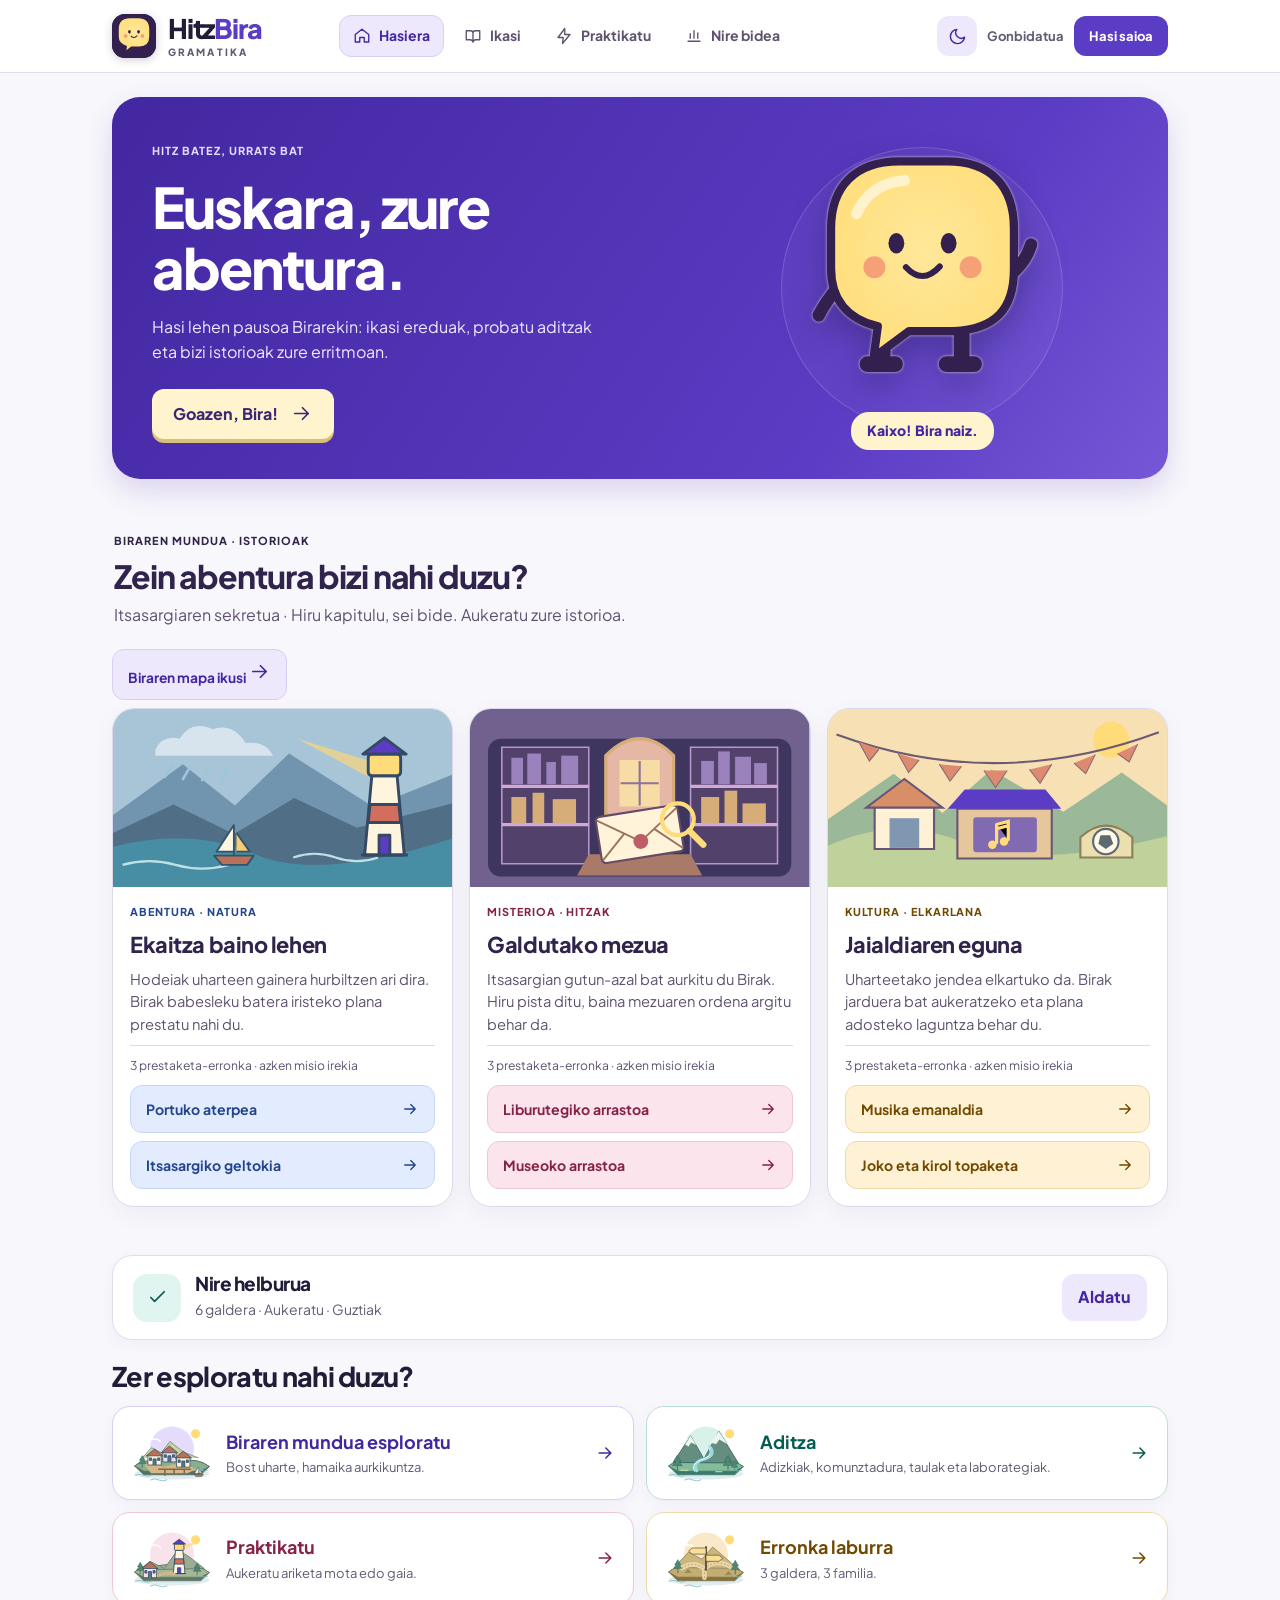
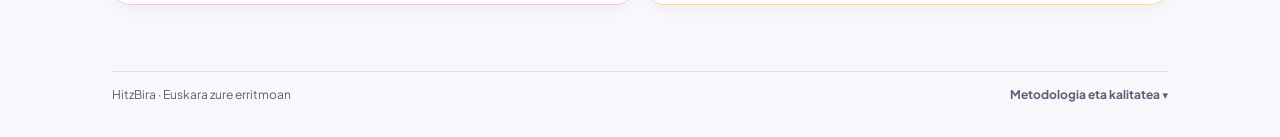
==== commit af3eb511: "design(v2.0.0): unified Bira brand mark, cache-busted favicon, illustrated Bento islands, native Adi" ====
--- a/index.html
+++ b/index.html
@@ -1 +1 @@
-<!doctype html><html lang="eu"><head><meta charset="utf-8"><meta name="viewport" content="width=device-width,initial-scale=1"><meta name="robots" content="noindex"><meta name="theme-color" content="#5B3CC4"><title>HitzBira · Gramatika eta aditzak</title><meta name="hitzbira-version" content="1.10.0"><script>(function(){try{var t=localStorage.getItem("hitzbira-theme-v1");if(t==="dark"||(!t&&matchMedia("(prefers-color-scheme:dark)").matches))document.documentElement.dataset.theme="dark"}catch{}})()</script><link rel="preload" href="/fonts/plus-jakarta-sans-latin.woff2" as="font" type="font/woff2" crossorigin><link rel="manifest" href="/manifest.webmanifest"><link rel="apple-touch-icon" href="/icons/apple-touch-icon.png"><meta name="apple-mobile-web-app-capable" content="yes"><link rel="icon" href="/favicon.ico" sizes="any"><link rel="icon" type="image/svg+xml" href="/favicon.svg"><link rel="stylesheet" href="/style.css"><link rel="stylesheet" href="/platform.css"><link rel="stylesheet" href="/aditzak/learning.css"><link rel="stylesheet" href="/world-design.css"><script defer src="/data.js"></script><script defer src="/pwa.js"></script></head><body class="hb-gold"><header class="hb-common-header"><div><a class="hb-brand-link" href="/" onclick="event.preventDefault();go(0)"><span class="logo" aria-hidden="true"><svg viewBox="0 0 48 48" width="37" height="37" fill="none" xmlns="http://www.w3.org/2000/svg"><path d="M10 13h18a9 9 0 0 1 0 18h-6l-8 6v-6h-4a8 8 0 0 1-8-8v-2a8 8 0 0 1 8-8Z" fill="#fff"/><path d="M31 7a15 15 0 0 1 12 16m-1-7 1 7-7-1" stroke="#FCD56C" stroke-width="3" stroke-linecap="round" stroke-linejoin="round"/><circle cx="12" cy="22" r="2" fill="#5B3CC4"/><circle cx="19" cy="22" r="2" fill="#5B3CC4"/><circle cx="26" cy="22" r="2" fill="#5B3CC4"/></svg></span><span class="brand">Hitz<span class="brand-accent">Bira</span><small>GRAMATIKA</small></span></a><div id="nav-top" class="hb-top-nav" role="navigation" aria-label="Atal nagusiak"></div><div class="hb-account-bar" aria-label="Ikaslearen kontua"><button id="hb-theme-toggle" type="button" class="alt hb-theme-btn" aria-label="Modu iluna aldatu" title="Modu iluna / argia"></button><div><strong id="hb-account-name">Gonbidatua</strong><span id="hb-sync-status" role="status" hidden></span></div><button id="hb-show-login" type="button">Hasi saioa</button><button class="alt" id="hb-sign-out" type="button" hidden>Saioa itxi</button></div></div></header><section id="hb-login" aria-label="Ikasleen sarbidea" role="dialog" aria-modal="true" hidden><div class="hb-login-card"><button id="hb-login-close" type="button" class="alt" aria-label="Itxi">×</button><div class="hb-login-brand"><span>HITZ<span>BIRA</span> · GRAMATIKA</span><div class="hb-login-bira"><img class="bira-art bira-hello" src="/assets/bira/bira_00_ongietorria_v02.svg" alt="" width="400" height="400" decoding="async" aria-hidden="true"></div><h1>Ongi etorri!</h1><p>Euskara, zure abentura.</p></div><form id="hb-login-form"><label for="hb-username">Erabiltzaile-izena</label><input id="hb-username" name="identifier" type="text" autocomplete="username" autocapitalize="none" spellcheck="false" placeholder="Zure erabiltzaile-izena" maxlength="24" required><label for="hb-password">Pasahitza</label><input id="hb-password" name="password" type="password" autocomplete="current-password" placeholder="Zure pasahitza" required><button id="hb-login-submit" type="submit">Sartu</button><p id="hb-login-message" role="status" aria-live="polite"></p></form></div></section><section id="hb-garden" class="hb-garden" hidden aria-label="Biraren lorategia"><div class="hb-garden-icon" aria-hidden="true">🌱</div><div class="hb-garden-copy"><span class="catalog-kicker">BIRAREN LORATEGIA</span><strong class="hb-garden-summary">Zure lorategia sinkronizatzen…</strong><small class="hb-garden-best">Egun bakoitzeko lore bat, benetako ariketa bat egitean.</small></div><div class="hb-garden-days" aria-label="Azken zazpi egunak"></div></section><main id="app"><p>Gramatika bankua kargatzen…</p></main><footer class="hb-site-footer"><div class="hb-footer-inner"><span>HitzBira · Euskara zure erritmoan</span><details><summary>Metodologia eta kalitatea</summary><p>Integrazio-pilotua (1.10). Edukiak eta azalpen didaktikoak berrikuspen akademikoaren zain daude; jardun-adierazleek ez dute hizkuntza-maila ofizialik ziurtatzen. Erantzun ireki ezezagunak alderatzeko dira, ez arau-akats automatikoak. Kontuarekin jarduna Supabasen sinkronizatzen da; gonbidatuarena gailu honetan gordetzen da.</p></details></div></footer><nav aria-label="Atal nagusiak"><div id="nav"></div></nav><noscript>JavaScript beharrezkoa da.</noscript></body></html>
+<!doctype html><html lang="eu"><head><meta charset="utf-8"><meta name="viewport" content="width=device-width,initial-scale=1"><meta name="robots" content="noindex"><meta name="theme-color" content="#5B3CC4"><title>HitzBira · Gramatika eta aditzak</title><meta name="hitzbira-version" content="2.0.0"><script>(function(){try{var t=localStorage.getItem("hitzbira-theme-v1");if(t==="dark"||(!t&&matchMedia("(prefers-color-scheme:dark)").matches))document.documentElement.dataset.theme="dark"}catch{}})()</script><link rel="preload" href="/fonts/plus-jakarta-sans-latin.woff2" as="font" type="font/woff2" crossorigin><link rel="manifest" href="/manifest.webmanifest"><link rel="icon" type="image/svg+xml" href="/favicon.svg?v=2.0"><link rel="alternate icon" href="/favicon.ico?v=2.0" sizes="any"><link rel="apple-touch-icon" href="/icons/apple-touch-icon.png?v=2.0"><meta name="apple-mobile-web-app-capable" content="yes"><link rel="stylesheet" href="/style.css"><link rel="stylesheet" href="/platform.css"><link rel="stylesheet" href="/aditzak/learning.css"><link rel="stylesheet" href="/world-design.css"><script defer src="/data.js"></script><script defer src="/pwa.js"></script></head><body class="hb-gold"><header class="hb-common-header"><div><a class="hb-brand-link" href="/" onclick="event.preventDefault();go(0)"><span class="logo" aria-hidden="true"><img src="/assets/bira/bira_logo_v02.svg" alt="" width="44" height="44" decoding="async"></span><span class="brand">Hitz<span class="brand-accent">Bira</span><small>GRAMATIKA</small></span></a><div id="nav-top" class="hb-top-nav" role="navigation" aria-label="Atal nagusiak"></div><div class="hb-account-bar" aria-label="Ikaslearen kontua"><button id="hb-theme-toggle" type="button" class="alt hb-theme-btn" aria-label="Modu iluna aldatu" title="Modu iluna / argia"></button><div><strong id="hb-account-name">Gonbidatua</strong><span id="hb-sync-status" role="status" hidden></span></div><button id="hb-show-login" type="button">Hasi saioa</button><button class="alt" id="hb-sign-out" type="button" hidden>Saioa itxi</button></div></div></header><section id="hb-login" aria-label="Ikasleen sarbidea" role="dialog" aria-modal="true" hidden><div class="hb-login-card"><button id="hb-login-close" type="button" class="alt" aria-label="Itxi">×</button><div class="hb-login-brand"><span>HITZ<span>BIRA</span> · GRAMATIKA</span><div class="hb-login-bira"><img class="bira-art bira-hello" src="/assets/bira/bira_00_ongietorria_v02.svg" alt="" width="400" height="400" decoding="async" aria-hidden="true"></div><h1>Ongi etorri!</h1><p>Euskara, zure abentura.</p></div><form id="hb-login-form"><label for="hb-username">Erabiltzaile-izena</label><input id="hb-username" name="identifier" type="text" autocomplete="username" autocapitalize="none" spellcheck="false" placeholder="Zure erabiltzaile-izena" maxlength="24" required><label for="hb-password">Pasahitza</label><input id="hb-password" name="password" type="password" autocomplete="current-password" placeholder="Zure pasahitza" required><button id="hb-login-submit" type="submit">Sartu</button><p id="hb-login-message" role="status" aria-live="polite"></p></form></div></section><section id="hb-garden" class="hb-garden" hidden aria-label="Biraren lorategia"><div class="hb-garden-icon" aria-hidden="true">🌱</div><div class="hb-garden-copy"><span class="catalog-kicker">BIRAREN LORATEGIA</span><strong class="hb-garden-summary">Zure lorategia sinkronizatzen…</strong><small class="hb-garden-best">Egun bakoitzeko lore bat, benetako ariketa bat egitean.</small></div><div class="hb-garden-days" aria-label="Azken zazpi egunak"></div></section><main id="app"><p>Gramatika bankua kargatzen…</p></main><footer class="hb-site-footer"><div class="hb-footer-inner"><span>HitzBira · Euskara zure erritmoan</span><details><summary>Metodologia eta kalitatea</summary><p>Integrazio-pilotua (2.0). Edukiak eta azalpen didaktikoak berrikuspen akademikoaren zain daude; jardun-adierazleek ez dute hizkuntza-maila ofizialik ziurtatzen. Erantzun ireki ezezagunak alderatzeko dira, ez arau-akats automatikoak. Kontuarekin jarduna Supabasen sinkronizatzen da; gonbidatuarena gailu honetan gordetzen da. Aditz-erreferentzia: <a href="https://www.euskaltzaindia.eus/dok/euskera/49561.pdf" target="_blank" rel="noopener">Euskaltzaindia · Aditz laguntzaile batua</a>.</p></details></div></footer><nav aria-label="Atal nagusiak"><div id="nav"></div></nav><noscript>JavaScript beharrezkoa da.</noscript></body></html>
--- a/platform.css
+++ b/platform.css
@@ -220,6 +220,40 @@
 html[data-theme="dark"] .hb-cast-card h3,html[data-theme="dark"] .hb-chapter-copy h3{color:#f3f1fc}
 html[data-theme="dark"] .hb-cast-card strong{color:#c5b6ff}
 html[data-theme="dark"] .hb-cast-card p,html[data-theme="dark"] .hb-chapter-copy p{color:#c2bad8}
+/* 2.0.0 · Unified brand mark, illustrated islands Bento, Aditza sub-tabs, card step-nav & Nire bidea hero */
+.hb-common-header .logo{width:44px;height:44px;padding:0;border-radius:13px;overflow:hidden;background:#34204F;box-shadow:0 2px 8px rgba(52,32,79,.22)}
+.hb-common-header .logo img{width:100%;height:100%;display:block;object-fit:cover}
+@media(max-width:540px){.hb-common-header .logo{width:40px;height:40px;border-radius:11px}}
+.catalog-area-grid{display:grid;grid-template-columns:repeat(6,minmax(0,1fr));gap:14px}
+.catalog-area-grid .cat-area{grid-column:span 2;display:flex;flex-direction:column;align-items:flex-start;gap:12px;padding:20px}
+.catalog-area-grid .cat-area:nth-child(-n+2){grid-column:span 3;flex-direction:row;align-items:center;gap:16px}
+.cat-area-art{display:grid;place-items:center;width:82px;height:66px;padding:4px;border-radius:16px;background:var(--cat-soft);border:1px solid var(--cat-line);flex-shrink:0}
+.catalog-area-grid .cat-area:nth-child(-n+2) .cat-area-art{width:96px;height:78px}
+.cat-area-art .island-art{width:100%;height:100%;max-width:none;object-fit:contain}
+.cat-area-body{display:flex;flex-direction:column;align-items:flex-start;gap:6px;flex:1;min-width:0;width:100%;height:100%}
+.cat-area-body strong{font-size:20px;letter-spacing:-.025em;line-height:1.2}
+@media(max-width:820px){.catalog-area-grid{grid-template-columns:repeat(2,minmax(0,1fr))}.catalog-area-grid .cat-area,.catalog-area-grid .cat-area:nth-child(-n+2){grid-column:auto;flex-direction:column;align-items:flex-start}.catalog-area-grid .cat-area:last-child:nth-child(odd){grid-column:1/-1;flex-direction:row;align-items:center}.catalog-area-grid .cat-area:nth-child(-n+2) .cat-area-art{width:82px;height:66px}}
+@media(max-width:540px){.catalog-area-grid{grid-template-columns:1fr}.catalog-area-grid .cat-area,.catalog-area-grid .cat-area:nth-child(-n+2),.catalog-area-grid .cat-area:last-child:nth-child(odd){grid-column:auto;display:flex;flex-direction:row;align-items:center;gap:12px;padding:15px}.cat-area-art,.catalog-area-grid .cat-area:nth-child(-n+2) .cat-area-art{width:68px;height:56px;border-radius:13px}.cat-area-body strong{font-size:18px}}
+.lesson-panel .lesson-step-nav{margin-top:22px;padding-top:16px;border-top:1px solid var(--line,#e4dff1)}
+.verb-subtabs{margin:0 0 14px}
+.hb-verb-surface .verb-subtabs button{min-height:42px;border-radius:11px}
+.hb-verb-surface .verb-subtabs button.active{background:#fff;color:#075c52;border-color:#bfe3d8;box-shadow:0 2px 8px rgba(7,92,82,.1)}
+.hb-verb-surface .verb-subtabs button.alt{background:transparent;color:#4f6660;border-color:transparent}
+.hb-verb-surface .verb-subtabs button.alt:hover{background:rgba(255,255,255,.6);color:#075c52}
+.hb-verb-surface .verb-subtabs{background:#e4f4ef;border-color:#c4e3da}
+.journey-hero-unified .journey-hero-next{display:flex;flex-wrap:wrap;align-items:center;justify-content:space-between;gap:12px;margin-top:16px;padding:12px 14px;background:rgba(255,255,255,.78);border:1px solid var(--cat-line);border-radius:16px}
+.journey-hero-next small{display:block;font-size:11px;font-weight:800;letter-spacing:.08em;color:var(--cat-dark)}
+.journey-hero-next strong{display:block;font-size:15px;color:var(--ink);margin-top:2px}
+.journey-hero-next button{display:inline-flex;align-items:center;gap:7px;flex-shrink:0}
+.practice-screen .learning-hero-icon .bira-art{width:100%;height:auto;transform:none}
+html[data-theme="dark"] .cat-area-art{background:#241f3b;border-color:#3a325c}
+html[data-theme="dark"] .lesson-panel .lesson-step-nav{border-color:#342e52}
+html[data-theme="dark"] .hb-verb-surface .verb-subtabs{background:#122422;border-color:#234c45}
+html[data-theme="dark"] .hb-verb-surface .verb-subtabs button.alt{color:#9ad6c8}
+html[data-theme="dark"] .hb-verb-surface .verb-subtabs button.active{background:#1b453e;color:#fff;border-color:#398c7c}
+html[data-theme="dark"] .journey-hero-unified .journey-hero-next{background:rgba(28,25,46,.82);border-color:#3e3761}
+html[data-theme="dark"] .journey-hero-next small{color:#c5b6ff}
+html[data-theme="dark"] .journey-hero-next strong{color:#f3f1fc}
 @media(prefers-reduced-motion:reduce){.hb-slot.filled,.lesson-panel{animation:none!important}}
 
 
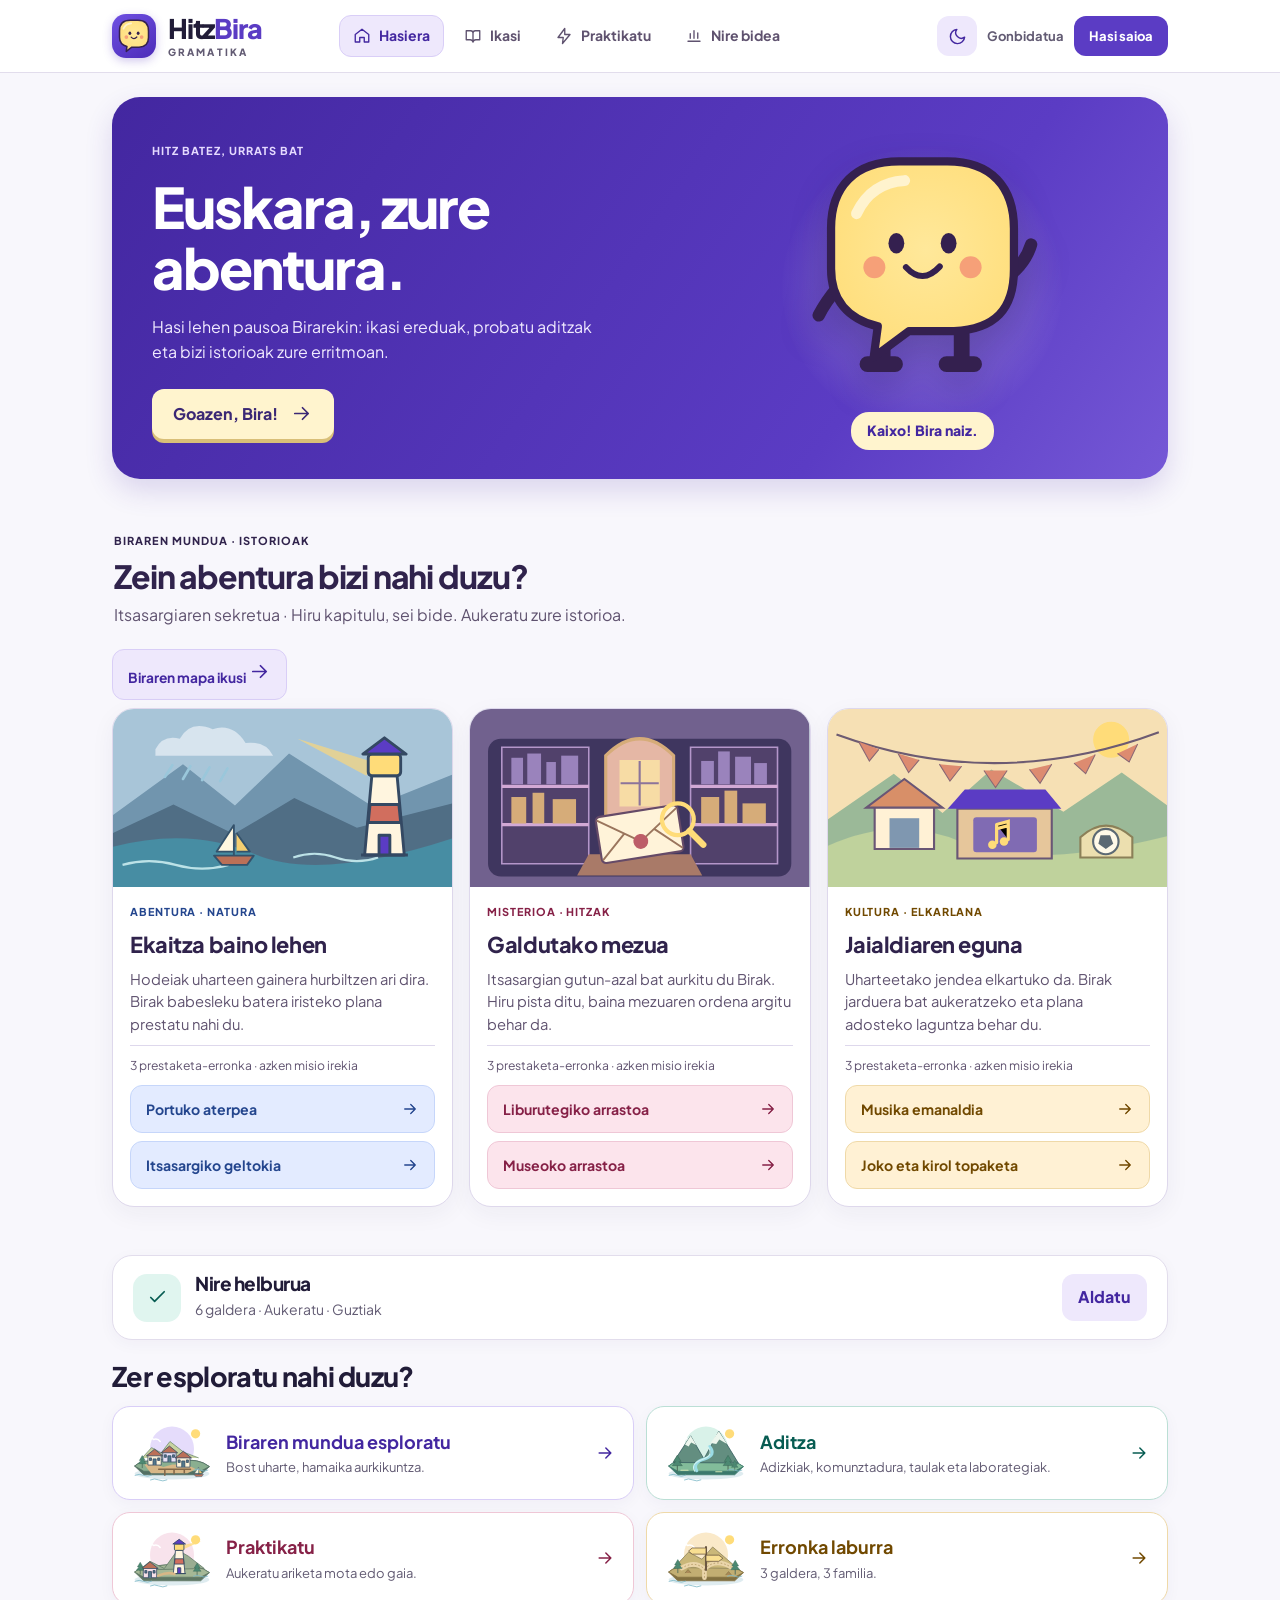
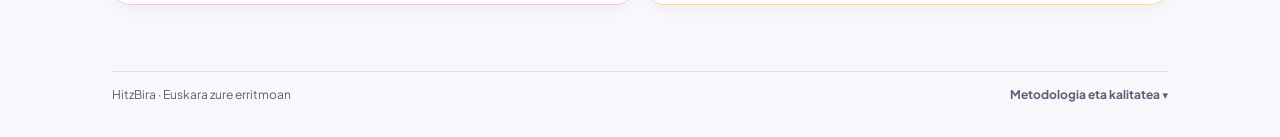
==== commit 897ae2b6: "fix(visual): transparent Bira header mark, crisp dark-mode stages (no fuzzy glow), rounded purple fa" ====
--- a/index.html
+++ b/index.html
@@ -1 +1 @@
-<!doctype html><html lang="eu"><head><meta charset="utf-8"><meta name="viewport" content="width=device-width,initial-scale=1"><meta name="robots" content="noindex"><meta name="theme-color" content="#5B3CC4"><title>HitzBira · Gramatika eta aditzak</title><meta name="hitzbira-version" content="2.0.0"><script>(function(){try{var t=localStorage.getItem("hitzbira-theme-v1");if(t==="dark"||(!t&&matchMedia("(prefers-color-scheme:dark)").matches))document.documentElement.dataset.theme="dark"}catch{}})()</script><link rel="preload" href="/fonts/plus-jakarta-sans-latin.woff2" as="font" type="font/woff2" crossorigin><link rel="manifest" href="/manifest.webmanifest"><link rel="icon" type="image/svg+xml" href="/favicon.svg?v=2.0"><link rel="alternate icon" href="/favicon.ico?v=2.0" sizes="any"><link rel="apple-touch-icon" href="/icons/apple-touch-icon.png?v=2.0"><meta name="apple-mobile-web-app-capable" content="yes"><link rel="stylesheet" href="/style.css"><link rel="stylesheet" href="/platform.css"><link rel="stylesheet" href="/aditzak/learning.css"><link rel="stylesheet" href="/world-design.css"><script defer src="/data.js"></script><script defer src="/pwa.js"></script></head><body class="hb-gold"><header class="hb-common-header"><div><a class="hb-brand-link" href="/" onclick="event.preventDefault();go(0)"><span class="logo" aria-hidden="true"><img src="/assets/bira/bira_logo_v02.svg" alt="" width="44" height="44" decoding="async"></span><span class="brand">Hitz<span class="brand-accent">Bira</span><small>GRAMATIKA</small></span></a><div id="nav-top" class="hb-top-nav" role="navigation" aria-label="Atal nagusiak"></div><div class="hb-account-bar" aria-label="Ikaslearen kontua"><button id="hb-theme-toggle" type="button" class="alt hb-theme-btn" aria-label="Modu iluna aldatu" title="Modu iluna / argia"></button><div><strong id="hb-account-name">Gonbidatua</strong><span id="hb-sync-status" role="status" hidden></span></div><button id="hb-show-login" type="button">Hasi saioa</button><button class="alt" id="hb-sign-out" type="button" hidden>Saioa itxi</button></div></div></header><section id="hb-login" aria-label="Ikasleen sarbidea" role="dialog" aria-modal="true" hidden><div class="hb-login-card"><button id="hb-login-close" type="button" class="alt" aria-label="Itxi">×</button><div class="hb-login-brand"><span>HITZ<span>BIRA</span> · GRAMATIKA</span><div class="hb-login-bira"><img class="bira-art bira-hello" src="/assets/bira/bira_00_ongietorria_v02.svg" alt="" width="400" height="400" decoding="async" aria-hidden="true"></div><h1>Ongi etorri!</h1><p>Euskara, zure abentura.</p></div><form id="hb-login-form"><label for="hb-username">Erabiltzaile-izena</label><input id="hb-username" name="identifier" type="text" autocomplete="username" autocapitalize="none" spellcheck="false" placeholder="Zure erabiltzaile-izena" maxlength="24" required><label for="hb-password">Pasahitza</label><input id="hb-password" name="password" type="password" autocomplete="current-password" placeholder="Zure pasahitza" required><button id="hb-login-submit" type="submit">Sartu</button><p id="hb-login-message" role="status" aria-live="polite"></p></form></div></section><section id="hb-garden" class="hb-garden" hidden aria-label="Biraren lorategia"><div class="hb-garden-icon" aria-hidden="true">🌱</div><div class="hb-garden-copy"><span class="catalog-kicker">BIRAREN LORATEGIA</span><strong class="hb-garden-summary">Zure lorategia sinkronizatzen…</strong><small class="hb-garden-best">Egun bakoitzeko lore bat, benetako ariketa bat egitean.</small></div><div class="hb-garden-days" aria-label="Azken zazpi egunak"></div></section><main id="app"><p>Gramatika bankua kargatzen…</p></main><footer class="hb-site-footer"><div class="hb-footer-inner"><span>HitzBira · Euskara zure erritmoan</span><details><summary>Metodologia eta kalitatea</summary><p>Integrazio-pilotua (2.0). Edukiak eta azalpen didaktikoak berrikuspen akademikoaren zain daude; jardun-adierazleek ez dute hizkuntza-maila ofizialik ziurtatzen. Erantzun ireki ezezagunak alderatzeko dira, ez arau-akats automatikoak. Kontuarekin jarduna Supabasen sinkronizatzen da; gonbidatuarena gailu honetan gordetzen da. Aditz-erreferentzia: <a href="https://www.euskaltzaindia.eus/dok/euskera/49561.pdf" target="_blank" rel="noopener">Euskaltzaindia · Aditz laguntzaile batua</a>.</p></details></div></footer><nav aria-label="Atal nagusiak"><div id="nav"></div></nav><noscript>JavaScript beharrezkoa da.</noscript></body></html>
+<!doctype html><html lang="eu"><head><meta charset="utf-8"><meta name="viewport" content="width=device-width,initial-scale=1"><meta name="robots" content="noindex"><meta name="theme-color" content="#5B3CC4"><title>HitzBira · Gramatika eta aditzak</title><meta name="hitzbira-version" content="2.0.1"><script>(function(){try{var t=localStorage.getItem("hitzbira-theme-v1");if(t==="dark"||(!t&&matchMedia("(prefers-color-scheme:dark)").matches))document.documentElement.dataset.theme="dark"}catch{}})()</script><link rel="preload" href="/fonts/plus-jakarta-sans-latin.woff2" as="font" type="font/woff2" crossorigin><link rel="manifest" href="/manifest.webmanifest"><link rel="icon" type="image/svg+xml" href="/favicon.svg?v=2.0.1"><link rel="alternate icon" href="/favicon.ico?v=2.0.1" sizes="any"><link rel="apple-touch-icon" href="/icons/apple-touch-icon.png?v=2.0.1"><meta name="apple-mobile-web-app-capable" content="yes"><link rel="stylesheet" href="/style.css?v=2.0.1"><link rel="stylesheet" href="/platform.css?v=2.0.1"><link rel="stylesheet" href="/aditzak/learning.css?v=2.0.1"><link rel="stylesheet" href="/world-design.css?v=2.0.1"><script defer src="/data.js?v=2.0.1"></script><script defer src="/pwa.js?v=2.0.1"></script></head><body class="hb-gold"><header class="hb-common-header"><div><a class="hb-brand-link" href="/" onclick="event.preventDefault();go(0)"><span class="logo" aria-hidden="true"><img src="/assets/bira/bira_logo_v02.svg?v=2.0.1" alt="" width="44" height="44" decoding="async"></span><span class="brand">Hitz<span class="brand-accent">Bira</span><small>GRAMATIKA</small></span></a><div id="nav-top" class="hb-top-nav" role="navigation" aria-label="Atal nagusiak"></div><div class="hb-account-bar" aria-label="Ikaslearen kontua"><button id="hb-theme-toggle" type="button" class="alt hb-theme-btn" aria-label="Modu iluna aldatu" title="Modu iluna / argia"></button><div><strong id="hb-account-name">Gonbidatua</strong><span id="hb-sync-status" role="status" hidden></span></div><button id="hb-show-login" type="button">Hasi saioa</button><button class="alt" id="hb-sign-out" type="button" hidden>Saioa itxi</button></div></div></header><section id="hb-login" aria-label="Ikasleen sarbidea" role="dialog" aria-modal="true" hidden><div class="hb-login-card"><button id="hb-login-close" type="button" class="alt" aria-label="Itxi">×</button><div class="hb-login-brand"><span>HITZ<span>BIRA</span> · GRAMATIKA</span><div class="hb-login-bira"><img class="bira-art bira-hello" src="/assets/bira/bira_00_ongietorria_v02.svg" alt="" width="400" height="400" decoding="async" aria-hidden="true"></div><h1>Ongi etorri!</h1><p>Euskara, zure abentura.</p></div><form id="hb-login-form"><label for="hb-username">Erabiltzaile-izena</label><input id="hb-username" name="identifier" type="text" autocomplete="username" autocapitalize="none" spellcheck="false" placeholder="Zure erabiltzaile-izena" maxlength="24" required><label for="hb-password">Pasahitza</label><input id="hb-password" name="password" type="password" autocomplete="current-password" placeholder="Zure pasahitza" required><button id="hb-login-submit" type="submit">Sartu</button><p id="hb-login-message" role="status" aria-live="polite"></p></form></div></section><section id="hb-garden" class="hb-garden" hidden aria-label="Biraren lorategia"><div class="hb-garden-icon" aria-hidden="true">🌱</div><div class="hb-garden-copy"><span class="catalog-kicker">BIRAREN LORATEGIA</span><strong class="hb-garden-summary">Zure lorategia sinkronizatzen…</strong><small class="hb-garden-best">Egun bakoitzeko lore bat, benetako ariketa bat egitean.</small></div><div class="hb-garden-days" aria-label="Azken zazpi egunak"></div></section><main id="app"><p>Gramatika bankua kargatzen…</p></main><footer class="hb-site-footer"><div class="hb-footer-inner"><span>HitzBira · Euskara zure erritmoan</span><details><summary>Metodologia eta kalitatea</summary><p>Integrazio-pilotua (2.0). Edukiak eta azalpen didaktikoak berrikuspen akademikoaren zain daude; jardun-adierazleek ez dute hizkuntza-maila ofizialik ziurtatzen. Erantzun ireki ezezagunak alderatzeko dira, ez arau-akats automatikoak. Kontuarekin jarduna Supabasen sinkronizatzen da; gonbidatuarena gailu honetan gordetzen da. Aditz-erreferentzia: <a href="https://www.euskaltzaindia.eus/dok/euskera/49561.pdf" target="_blank" rel="noopener">Euskaltzaindia · Aditz laguntzaile batua</a>.</p></details></div></footer><nav aria-label="Atal nagusiak"><div id="nav"></div></nav><noscript>JavaScript beharrezkoa da.</noscript></body></html>
--- a/style.css
+++ b/style.css
@@ -260,8 +260,8 @@
 
 /* 05 / Bira — a recognizable companion and visual learning language */
 .welcome-bira{position:relative;display:grid;place-items:center;padding:16px;align-self:stretch;align-content:center;gap:6px}
-.welcome-bira:before{content:"";position:absolute;width:min(90%,260px);aspect-ratio:1;border:1px solid #ffffff29;border-radius:50%;background:#ffffff0a;pointer-events:none}
-.welcome-bira .bira-art{position:relative;filter:drop-shadow(0 0 1.5px rgba(255,248,228,.75)) drop-shadow(0 12px 16px rgba(26,15,58,.32));animation:bira-wave .8s ease-out both;transform-origin:50% 78%}
+.welcome-bira:before{content:"";position:absolute;width:min(94%,290px);aspect-ratio:1;border:0;border-radius:50%;background:radial-gradient(circle,rgba(255,250,235,.22) 0%,rgba(255,250,235,.08) 56%,transparent 72%);pointer-events:none}
+.welcome-bira .bira-art{position:relative;filter:drop-shadow(0 14px 18px rgba(26,15,58,.24));animation:bira-wave .8s ease-out both;transform-origin:50% 78%}
 .welcome-bira>span{position:relative;background:#fff4ce;color:#4327a0;font-size:13px;font-weight:800;padding:7px 14px;border-radius:18px;white-space:nowrap}
 .bira-art{display:block;width:100%;height:auto;aspect-ratio:1/1;object-fit:contain;overflow:visible;flex-shrink:0}
 .welcome-bira .bira-body{animation:bira-wave .8s ease-out both;transform-origin:105px 140px}
--- a/platform.css
+++ b/platform.css
@@ -210,20 +210,21 @@
 html[data-theme="dark"] .lab-eq-op{color:#7de3d1}
 html[data-theme="dark"] .hb-atlas-bento .map-detail{background:#1c192e;border-color:#342e52;color:#f3f1fc}
 html[data-theme="dark"] .hb-footer-inner{border-color:#342e52}
-/* Bira v0.2 dark-mode contrast rim & cast avatar framing */
+/* Bira v0.2 crisp dark-mode contrast stages (zero fuzzy outer glow) & cast avatar framing */
 .hb-cast-avatar .bira-art{width:36px;height:36px;object-fit:contain}
-html[data-theme="dark"] .bira-art{filter:drop-shadow(0 0 1.4px rgba(255,248,228,.95)) drop-shadow(0 0 1px rgba(255,248,228,.9)) drop-shadow(0 6px 12px rgba(0,0,0,.35))}
-html[data-theme="dark"] .hb-cast-avatar .bira-art{filter:none}
-html[data-theme="dark"] .welcome-bira .bira-art{filter:drop-shadow(0 0 1.6px rgba(255,248,228,.95)) drop-shadow(0 0 1px rgba(255,248,228,.9)) drop-shadow(0 12px 18px rgba(0,0,0,.42))}
+html[data-theme="dark"] .welcome-bira .bira-art{filter:drop-shadow(0 14px 20px rgba(10,6,24,.36))}
+html[data-theme="dark"] .hb-login-bira{width:128px;height:128px;margin:10px auto 4px;padding:12px;border-radius:50%;background:#ece5ff;box-shadow:0 6px 20px rgba(0,0,0,.28)}
+html[data-theme="dark"] .session-bira .bira-art,html[data-theme="dark"] .bira-tip .bira-art{background:#ece5ff;border-radius:50%;padding:5px}
+html[data-theme="dark"] .journey-screen .learning-hero-icon,html[data-theme="dark"] .practice-screen .learning-hero-icon,html[data-theme="dark"] .session-screen .learning-hero-icon{background:#ece5ff;border-color:#d5c8f7;padding:8px}
 html[data-theme="dark"] .feedback-pair>div{background:rgba(19,17,32,.6);border:1px solid rgba(255,255,255,.12);color:#f3f1fc}
 html[data-theme="dark"] .feedback-pair small{color:#c9c2e0}
 html[data-theme="dark"] .hb-cast-card h3,html[data-theme="dark"] .hb-chapter-copy h3{color:#f3f1fc}
 html[data-theme="dark"] .hb-cast-card strong{color:#c5b6ff}
 html[data-theme="dark"] .hb-cast-card p,html[data-theme="dark"] .hb-chapter-copy p{color:#c2bad8}
-/* 2.0.0 · Unified brand mark, illustrated islands Bento, Aditza sub-tabs, card step-nav & Nire bidea hero */
-.hb-common-header .logo{width:44px;height:44px;padding:0;border-radius:13px;overflow:hidden;background:#34204F;box-shadow:0 2px 8px rgba(52,32,79,.22)}
-.hb-common-header .logo img{width:100%;height:100%;display:block;object-fit:cover}
-@media(max-width:540px){.hb-common-header .logo{width:40px;height:40px;border-radius:11px}}
+/* 2.0.1 · Unified brand mark, illustrated islands Bento, Aditza sub-tabs, card step-nav & Nire bidea hero */
+.hb-common-header .logo{width:44px;height:44px;padding:5px;border-radius:14px;overflow:hidden;background:linear-gradient(145deg,#6f50e2,#4c2cb8);box-shadow:0 3px 10px rgba(76,44,184,.26)}
+.hb-common-header .logo img{width:100%;height:100%;display:block;object-fit:contain}
+@media(max-width:540px){.hb-common-header .logo{width:40px;height:40px;padding:4px;border-radius:12px}}
 .catalog-area-grid{display:grid;grid-template-columns:repeat(6,minmax(0,1fr));gap:14px}
 .catalog-area-grid .cat-area{grid-column:span 2;display:flex;flex-direction:column;align-items:flex-start;gap:12px;padding:20px}
 .catalog-area-grid .cat-area:nth-child(-n+2){grid-column:span 3;flex-direction:row;align-items:center;gap:16px}
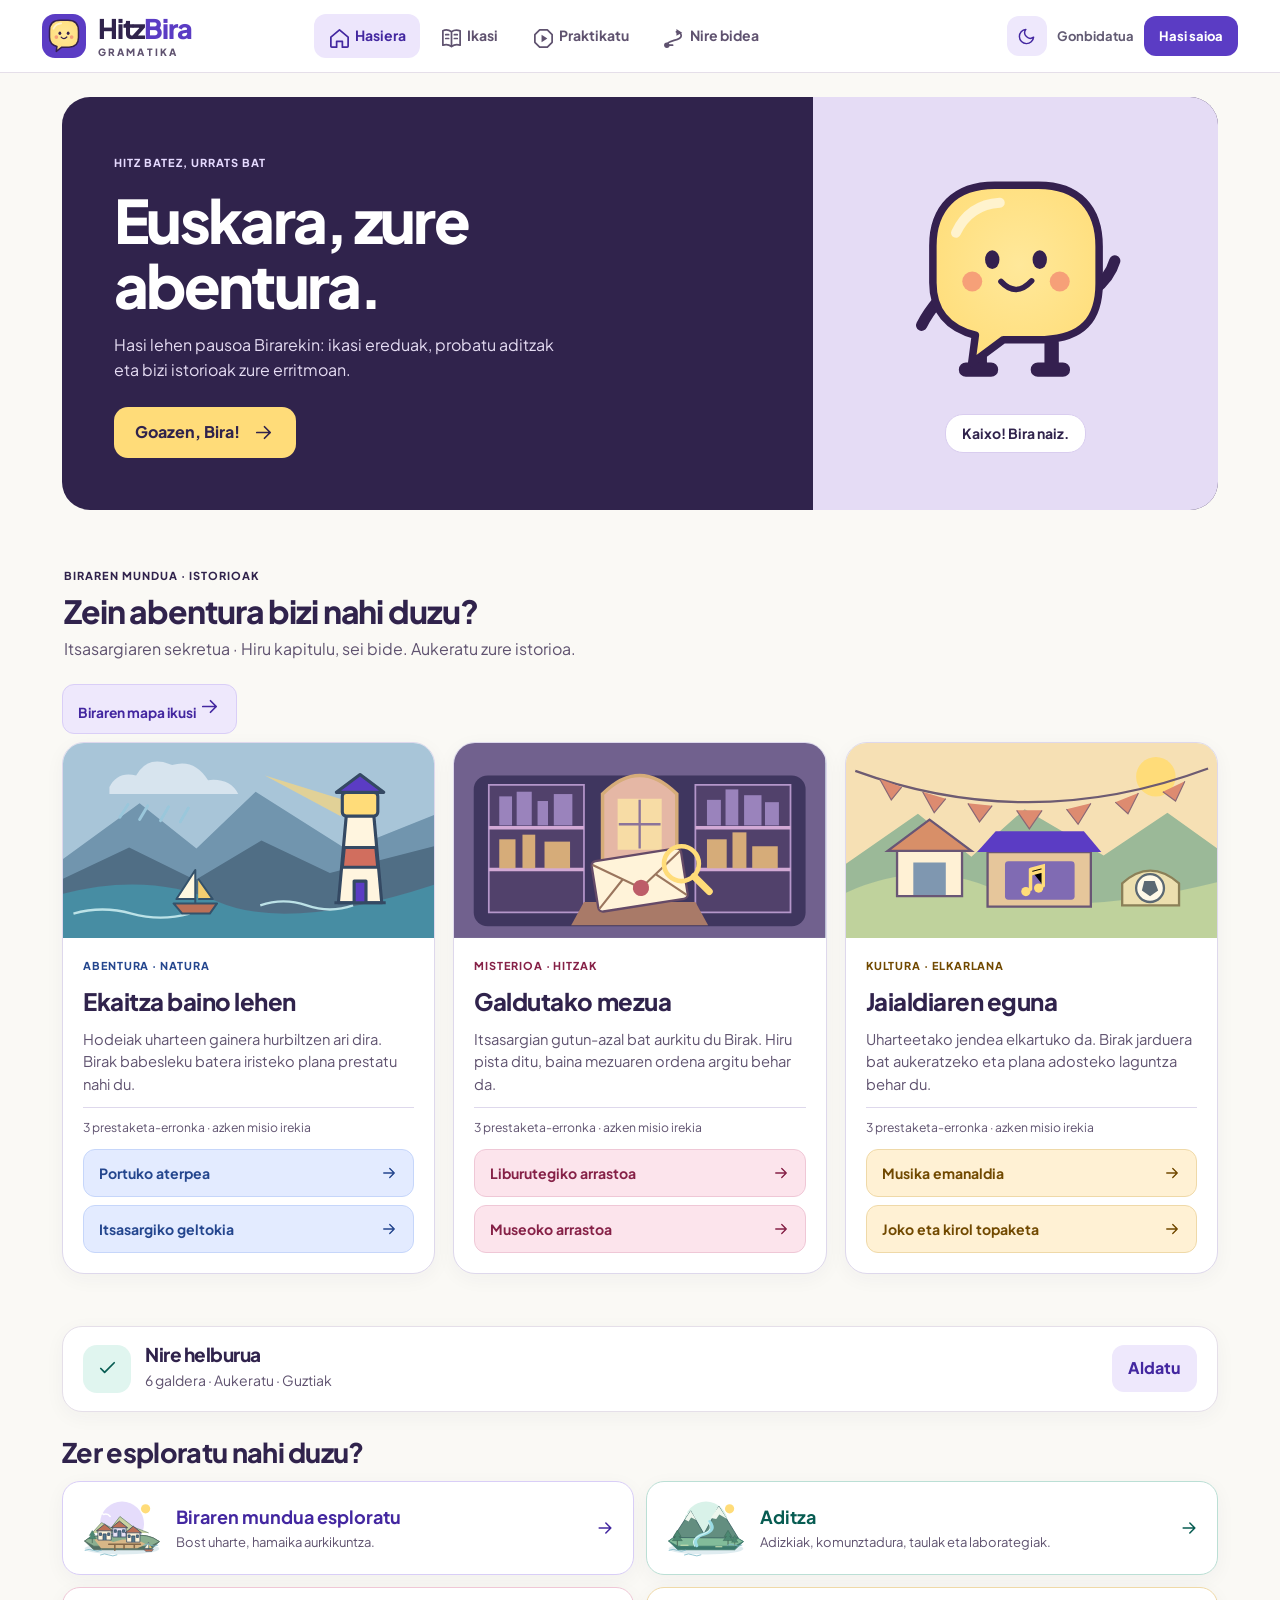
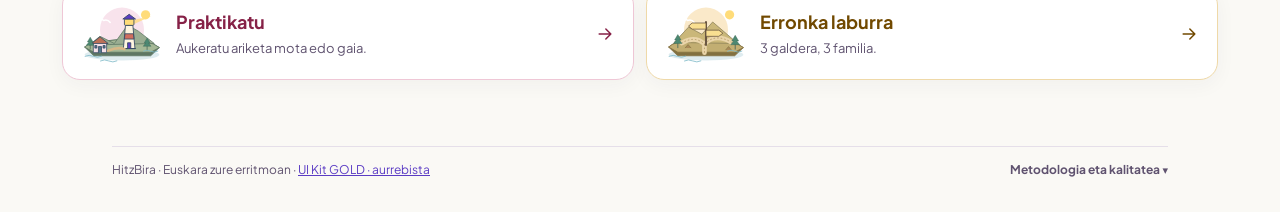
==== commit 66345ce7: "feat(ui): HITZBIRA UI Kit GOLD 1.0 candidate on real Gramatika preview" ====
--- a/index.html
+++ b/index.html
@@ -1 +1 @@
-<!doctype html><html lang="eu"><head><meta charset="utf-8"><meta name="viewport" content="width=device-width,initial-scale=1"><meta name="robots" content="noindex"><meta name="theme-color" content="#5B3CC4"><title>HitzBira · Gramatika eta aditzak</title><meta name="hitzbira-version" content="2.0.1"><script>(function(){try{var t=localStorage.getItem("hitzbira-theme-v1");if(t==="dark"||(!t&&matchMedia("(prefers-color-scheme:dark)").matches))document.documentElement.dataset.theme="dark"}catch{}})()</script><link rel="preload" href="/fonts/plus-jakarta-sans-latin.woff2" as="font" type="font/woff2" crossorigin><link rel="manifest" href="/manifest.webmanifest"><link rel="icon" type="image/svg+xml" href="/favicon.svg?v=2.0.1"><link rel="alternate icon" href="/favicon.ico?v=2.0.1" sizes="any"><link rel="apple-touch-icon" href="/icons/apple-touch-icon.png?v=2.0.1"><meta name="apple-mobile-web-app-capable" content="yes"><link rel="stylesheet" href="/style.css?v=2.0.1"><link rel="stylesheet" href="/platform.css?v=2.0.1"><link rel="stylesheet" href="/aditzak/learning.css?v=2.0.1"><link rel="stylesheet" href="/world-design.css?v=2.0.1"><script defer src="/data.js?v=2.0.1"></script><script defer src="/pwa.js?v=2.0.1"></script></head><body class="hb-gold"><header class="hb-common-header"><div><a class="hb-brand-link" href="/" onclick="event.preventDefault();go(0)"><span class="logo" aria-hidden="true"><img src="/assets/bira/bira_logo_v02.svg?v=2.0.1" alt="" width="44" height="44" decoding="async"></span><span class="brand">Hitz<span class="brand-accent">Bira</span><small>GRAMATIKA</small></span></a><div id="nav-top" class="hb-top-nav" role="navigation" aria-label="Atal nagusiak"></div><div class="hb-account-bar" aria-label="Ikaslearen kontua"><button id="hb-theme-toggle" type="button" class="alt hb-theme-btn" aria-label="Modu iluna aldatu" title="Modu iluna / argia"></button><div><strong id="hb-account-name">Gonbidatua</strong><span id="hb-sync-status" role="status" hidden></span></div><button id="hb-show-login" type="button">Hasi saioa</button><button class="alt" id="hb-sign-out" type="button" hidden>Saioa itxi</button></div></div></header><section id="hb-login" aria-label="Ikasleen sarbidea" role="dialog" aria-modal="true" hidden><div class="hb-login-card"><button id="hb-login-close" type="button" class="alt" aria-label="Itxi">×</button><div class="hb-login-brand"><span>HITZ<span>BIRA</span> · GRAMATIKA</span><div class="hb-login-bira"><img class="bira-art bira-hello" src="/assets/bira/bira_00_ongietorria_v02.svg" alt="" width="400" height="400" decoding="async" aria-hidden="true"></div><h1>Ongi etorri!</h1><p>Euskara, zure abentura.</p></div><form id="hb-login-form"><label for="hb-username">Erabiltzaile-izena</label><input id="hb-username" name="identifier" type="text" autocomplete="username" autocapitalize="none" spellcheck="false" placeholder="Zure erabiltzaile-izena" maxlength="24" required><label for="hb-password">Pasahitza</label><input id="hb-password" name="password" type="password" autocomplete="current-password" placeholder="Zure pasahitza" required><button id="hb-login-submit" type="submit">Sartu</button><p id="hb-login-message" role="status" aria-live="polite"></p></form></div></section><section id="hb-garden" class="hb-garden" hidden aria-label="Biraren lorategia"><div class="hb-garden-icon" aria-hidden="true">🌱</div><div class="hb-garden-copy"><span class="catalog-kicker">BIRAREN LORATEGIA</span><strong class="hb-garden-summary">Zure lorategia sinkronizatzen…</strong><small class="hb-garden-best">Egun bakoitzeko lore bat, benetako ariketa bat egitean.</small></div><div class="hb-garden-days" aria-label="Azken zazpi egunak"></div></section><main id="app"><p>Gramatika bankua kargatzen…</p></main><footer class="hb-site-footer"><div class="hb-footer-inner"><span>HitzBira · Euskara zure erritmoan</span><details><summary>Metodologia eta kalitatea</summary><p>Integrazio-pilotua (2.0). Edukiak eta azalpen didaktikoak berrikuspen akademikoaren zain daude; jardun-adierazleek ez dute hizkuntza-maila ofizialik ziurtatzen. Erantzun ireki ezezagunak alderatzeko dira, ez arau-akats automatikoak. Kontuarekin jarduna Supabasen sinkronizatzen da; gonbidatuarena gailu honetan gordetzen da. Aditz-erreferentzia: <a href="https://www.euskaltzaindia.eus/dok/euskera/49561.pdf" target="_blank" rel="noopener">Euskaltzaindia · Aditz laguntzaile batua</a>.</p></details></div></footer><nav aria-label="Atal nagusiak"><div id="nav"></div></nav><noscript>JavaScript beharrezkoa da.</noscript></body></html>
+<!doctype html><html lang="eu"><head><meta charset="utf-8"><meta name="viewport" content="width=device-width,initial-scale=1"><meta name="robots" content="noindex"><meta name="theme-color" content="#5B3CC4"><title>HitzBira · Gramatika eta aditzak</title><meta name="hitzbira-version" content="2.0.1"><script>(function(){try{var t=localStorage.getItem("hitzbira-theme-v1");if(t==="dark"||(!t&&matchMedia("(prefers-color-scheme:dark)").matches))document.documentElement.dataset.theme="dark"}catch{}})()</script><link rel="preload" href="/fonts/plus-jakarta-sans-latin.woff2" as="font" type="font/woff2" crossorigin><link rel="manifest" href="/manifest.webmanifest"><link rel="icon" type="image/svg+xml" href="/favicon.svg?v=2.0.1"><link rel="alternate icon" href="/favicon.ico?v=2.0.1" sizes="any"><link rel="apple-touch-icon" href="/icons/apple-touch-icon.png?v=2.0.1"><meta name="apple-mobile-web-app-capable" content="yes"><link rel="stylesheet" href="/style.css?v=2.0.1"><link rel="stylesheet" href="/platform.css?v=2.0.1"><link rel="stylesheet" href="/aditzak/learning.css?v=2.0.1"><link rel="stylesheet" href="/world-design.css?v=2.0.1"><script defer src="/data.js?v=2.0.1"></script><script defer src="/pwa.js?v=2.0.1"></script><link rel="stylesheet" href="/ui-kit/tokens.css"><link rel="stylesheet" href="/ui-kit/app.css"><script defer src="/ui-kit/integration.js"></script></head><body class="hb-gold hb-kit"><header class="hb-common-header"><div><a class="hb-brand-link" href="/" onclick="event.preventDefault();go(0)"><span class="logo" aria-hidden="true"><img src="/assets/bira/bira_logo_v02.svg?v=2.0.1" alt="" width="44" height="44" decoding="async"></span><span class="brand">Hitz<span class="brand-accent">Bira</span><small>GRAMATIKA</small></span></a><div id="nav-top" class="hb-top-nav" role="navigation" aria-label="Atal nagusiak"></div><div class="hb-account-bar" aria-label="Ikaslearen kontua"><button id="hb-theme-toggle" type="button" class="alt hb-theme-btn" aria-label="Modu iluna aldatu" title="Modu iluna / argia"></button><div><strong id="hb-account-name">Gonbidatua</strong><span id="hb-sync-status" role="status" hidden></span></div><button id="hb-show-login" type="button">Hasi saioa</button><button class="alt" id="hb-sign-out" type="button" hidden>Saioa itxi</button></div></div></header><section id="hb-login" aria-label="Ikasleen sarbidea" role="dialog" aria-modal="true" hidden><div class="hb-login-card"><button id="hb-login-close" type="button" class="alt" aria-label="Itxi">×</button><div class="hb-login-brand"><span>HITZ<span>BIRA</span> · GRAMATIKA</span><div class="hb-login-bira"><img class="bira-art bira-hello" src="/assets/bira/bira_00_ongietorria_v02.svg" alt="" width="400" height="400" decoding="async" aria-hidden="true"></div><h1>Ongi etorri!</h1><p>Euskara, zure abentura.</p></div><form id="hb-login-form"><label for="hb-username">Erabiltzaile-izena</label><input id="hb-username" name="identifier" type="text" autocomplete="username" autocapitalize="none" spellcheck="false" placeholder="Zure erabiltzaile-izena" maxlength="24" required><label for="hb-password">Pasahitza</label><input id="hb-password" name="password" type="password" autocomplete="current-password" placeholder="Zure pasahitza" required><button id="hb-login-submit" type="submit">Sartu</button><p id="hb-login-message" role="status" aria-live="polite"></p></form></div></section><section id="hb-garden" class="hb-garden" hidden aria-label="Biraren lorategia"><div class="hb-garden-icon" aria-hidden="true">🌱</div><div class="hb-garden-copy"><span class="catalog-kicker">BIRAREN LORATEGIA</span><strong class="hb-garden-summary">Zure lorategia sinkronizatzen…</strong><small class="hb-garden-best">Egun bakoitzeko lore bat, benetako ariketa bat egitean.</small></div><div class="hb-garden-days" aria-label="Azken zazpi egunak"></div></section><main id="app"><p>Gramatika bankua kargatzen…</p></main><footer class="hb-site-footer"><div class="hb-footer-inner"><span>HitzBira · Euskara zure erritmoan · <a href="/ui-kit/">UI Kit GOLD · aurrebista</a></span><details><summary>Metodologia eta kalitatea</summary><p>Integrazio-pilotua (2.0). Edukiak eta azalpen didaktikoak berrikuspen akademikoaren zain daude; jardun-adierazleek ez dute hizkuntza-maila ofizialik ziurtatzen. Erantzun ireki ezezagunak alderatzeko dira, ez arau-akats automatikoak. Kontuarekin jarduna Supabasen sinkronizatzen da; gonbidatuarena gailu honetan gordetzen da. Aditz-erreferentzia: <a href="https://www.euskaltzaindia.eus/dok/euskera/49561.pdf" target="_blank" rel="noopener">Euskaltzaindia · Aditz laguntzaile batua</a>.</p></details></div></footer><nav aria-label="Atal nagusiak"><div id="nav"></div></nav><noscript>JavaScript beharrezkoa da.</noscript></body></html>
--- a/ui-kit/tokens.css
+++ b/ui-kit/tokens.css
@@ -0,0 +1,3 @@
+/* HB-UI-001: candidate. Keep the existing Plus Jakarta Sans and family colors. */
+:root{--kit-brand:#5b3cc4;--kit-ink:#30234c;--kit-paper:#fff;--kit-canvas:#faf9f5;--kit-muted:#5f526f;--kit-line:#e5dfe9;--kit-gold:#ffdc79;--kit-mint:#b9f2de;--kit-lav:#ede6fc;--kit-sea:#deedf0;--kit-good:#166534;--kit-bad:#9f2d3c;--kit-blue:#315ac4;--kit-green:#08796c;--kit-amber:#966000;--kit-rose:#ae315f;--kit-r-sm:12px;--kit-r-md:16px;--kit-r-lg:22px;--kit-r-hero:28px;--kit-gap:16px;--kit-shadow:0 5px 20px #30234c0b;--kit-press:120ms;--kit-state:180ms;--kit-feedback:240ms;--kit-transition:280ms;--kit-explain:360ms;--kit-bira:480ms;--kit-celebrate:720ms;--kit-ease:cubic-bezier(.2,.65,.3,1)}
+html[data-theme=dark]{--kit-ink:#f3effb;--kit-paper:#1e1a30;--kit-canvas:#151222;--kit-muted:#c4bad7;--kit-line:#3c3556;--kit-lav:#32284e;--kit-shadow:none;--kit-good:#baf2d0;--kit-bad:#ffd0d6}
--- a/ui-kit/app.css
+++ b/ui-kit/app.css
@@ -0,0 +1,59 @@
+/* HB-UI-001 • application adapter • styling only; keep state/engine/feedback intact */
+body.hb-kit{--bg:var(--kit-canvas);--ink:var(--kit-ink);--muted:var(--kit-muted);--line:var(--kit-line);--shadow:var(--kit-shadow);--radius-sm:var(--kit-r-sm);--radius-md:var(--kit-r-md);--radius-lg:var(--kit-r-lg);background:var(--kit-canvas);color:var(--kit-ink)}
+.hb-kit .hb-common-header{border-bottom:1px solid var(--kit-line);box-shadow:none}
+.hb-kit .hb-common-header>div{max-width:1240px;min-height:72px}
+.hb-kit main{max-width:1200px;padding-top:24px}
+.hb-kit .hb-common-header .logo{box-shadow:none;background:#5b3cc4;border-radius:13px}
+.hb-kit .hb-top-nav button{min-height:44px;border-radius:12px;gap:8px}
+.hb-kit .hb-top-nav button.active{background:var(--kit-lav);border-color:transparent}
+.hb-kit nav button{min-height:52px;border-radius:14px}
+.hb-kit nav .nav-icon svg,.hb-kit .hb-top-nav .nav-icon svg{width:23px;height:23px}
+.hb-kit .welcome{border-radius:var(--kit-r-hero);background:#30234c;box-shadow:none;border:0;overflow:hidden;position:relative;grid-template-columns:minmax(0,1.3fr) minmax(180px,.7fr)}
+.hb-kit .welcome-copy{padding:clamp(24px,4.5vw,52px)}
+.hb-kit .welcome h1{font-size:clamp(36px,5vw,60px);letter-spacing:-.045em;line-height:1.08;color:#fff;max-width:18ch}
+.hb-kit .welcome p,.hb-kit .welcome-copy small{color:#e5dcf3}
+.hb-kit .welcome-copy .eyebrow,.hb-kit .welcome-copy .catalog-kicker{color:#ffdc79}
+.hb-kit .welcome-copy button{background:#ffdc79;color:#30234c;border:1px solid transparent;box-shadow:none;min-height:50px;border-radius:14px}
+.hb-kit .welcome-bira{background:#e5dcf5;isolation:isolate;min-height:280px;padding:22px}
+.hb-kit .welcome-bira:before{background:none}
+.hb-kit .welcome-bira .bira-art{filter:none;animation:none;transform:none;width:min(100%,250px)}
+.hb-kit .welcome-bira>span{background:#fff;color:#30234c;border:1px solid #d9cdef;font-weight:700}
+.hb-kit .home-screen,.hb-kit .catalog-screen,.hb-kit .learning-screen{gap:24px}
+.hb-kit .hb-world-card,.hb-kit .cat-area,.hb-kit .cat-family,.hb-kit .cat-lesson,.hb-kit .focus-choice,.hb-kit .practice-mode,.hb-kit .lesson-panel,.hb-kit .session-question,.hb-kit .lab-studio{border-radius:var(--kit-r-lg);box-shadow:var(--kit-shadow)}
+.hb-kit .hb-world-grid{gap:18px}
+.hb-kit .hb-world-card-body{padding:20px;gap:12px}
+.hb-kit .hb-world-card h3{font-size:clamp(19px,2vw,24px);line-height:1.2}
+.hb-kit .catalog-area-grid .cat-area{display:flex;flex-direction:column;align-items:stretch;padding:0;gap:0;overflow:hidden;border:1px solid var(--cat-line);border-radius:22px!important}
+.hb-kit .catalog-area-grid .cat-area .cat-area-art{width:100%;height:auto;aspect-ratio:2.2/1;border-radius:0;border:0;background:var(--cat-soft);padding:8px 20px}
+.hb-kit .catalog-area-grid .cat-area .cat-area-art .island-art{width:100%;height:100%;object-fit:contain}
+.hb-kit .catalog-area-grid .cat-area .cat-area-body{padding:18px 20px;gap:9px}
+.hb-kit .catalog-area-grid .cat-area strong{font-size:22px}
+.hb-kit .catalog-hero,.hb-kit .learning-hero{border-radius:28px;padding:clamp(20px,4vw,38px);box-shadow:none}
+.hb-kit .catalog-hero h1,.hb-kit .learning-hero h1{letter-spacing:-.035em}
+.hb-kit .cat-lesson,.hb-kit .cat-family{padding:20px}
+.hb-kit .cat-lesson strong{font-size:20px;line-height:1.3}
+.hb-kit .lesson-stepper{border-radius:18px;gap:8px}
+.hb-kit .lesson-panel,.hb-kit .session-question{padding:clamp(18px,4vw,32px)}
+.hb-kit .example,.hb-kit .lab-model,.hb-kit .lab-context{border-radius:14px}
+.hb-kit .example{font-size:clamp(17px,2vw,21px);line-height:1.55}
+.hb-kit .session-screen{max-width:820px}
+.hb-kit .answer{min-height:56px;padding:14px 16px;border-radius:14px}
+.hb-kit .learning-screen .answer.good,.hb-kit .session-screen .answer.good{border-color:#438461}
+.hb-kit .learning-screen .answer.bad,.hb-kit .session-screen .answer.bad{border-color:#b44b5a}
+.hb-kit .feedback{border-radius:16px;padding:18px}
+.hb-kit .feedback-pair>div{padding:16px;border-radius:14px}
+.hb-kit .session-track>div,.hb-kit .evidence-track span{transition:width var(--kit-transition) var(--kit-ease)}
+.hb-kit .bira-tip,.hb-kit .session-bira{border-radius:16px}
+.hb-kit button,.hb-kit input,.hb-kit select{scroll-margin:90px}
+.hb-kit button:not(:disabled){transition:background-color var(--kit-state) var(--kit-ease),border-color var(--kit-state) var(--kit-ease),color var(--kit-state) var(--kit-ease)}
+.hb-kit button:focus-visible,.hb-kit input:focus-visible,.hb-kit select:focus-visible,.hb-kit a:focus-visible{outline:3px solid #8065d9;outline-offset:3px}
+.hb-kit .hb-top-nav .ui-icon,.hb-kit nav .ui-icon{stroke-width:1.8}
+.hb-kit .hb-verb-surface .verb-subtabs button{min-height:44px}
+.hb-kit .hb-footer-inner{max-width:1200px}
+html[data-theme=dark] .hb-kit .welcome{background:#30234c;color:#fff}
+html[data-theme=dark] .hb-kit .welcome-bira{background:#dcd1f0}
+html[data-theme=dark] .hb-kit .catalog-area-grid .cat-area .cat-area-art{background:#332a4b}
+html[data-theme=dark] .hb-kit .hb-top-nav button.active{color:#eee5ff}
+@media(max-width:820px){.hb-kit .catalog-area-grid .cat-area:last-child:nth-child(odd){flex-direction:column}.hb-kit .hb-world-grid{gap:12px}}
+@media(max-width:540px){.hb-kit main{padding:16px 14px 108px}.hb-kit .hb-common-header>div{min-height:62px}.hb-kit .welcome{grid-template-columns:1fr}.hb-kit .welcome-copy{padding:24px}.hb-kit .welcome h1{font-size:36px}.hb-kit .welcome-bira{min-height:146px;padding:12px;grid-template-columns:115px 1fr;justify-items:start}.hb-kit .welcome-bira .bira-art{width:115px}.hb-kit .welcome-bira>span{white-space:normal;text-align:left;font-size:13px}.hb-kit .home-screen,.hb-kit .catalog-screen,.hb-kit .learning-screen{gap:18px}.hb-kit .catalog-area-grid .cat-area,.hb-kit .catalog-area-grid .cat-area:nth-child(-n+2),.hb-kit .catalog-area-grid .cat-area:last-child:nth-child(odd){display:grid;grid-template-columns:100px minmax(0,1fr);align-items:stretch;gap:0}.hb-kit .catalog-area-grid .cat-area .cat-area-art{width:100%;height:100%;aspect-ratio:auto;min-height:110px;padding:8px}.hb-kit .catalog-area-grid .cat-area .cat-area-body{padding:14px;gap:7px}.hb-kit .catalog-area-grid .cat-area strong{font-size:17px}.hb-kit .cat-area-desc{font-size:13px}.hb-kit .hb-world-card-body{padding:16px}.hb-kit .lesson-panel,.hb-kit .session-question{padding:17px}.hb-kit .feedback{padding:14px}}
+@media(prefers-reduced-motion:reduce){.hb-kit *,.hb-kit *:before,.hb-kit *:after{animation:none!important;transition:none!important;scroll-behavior:auto!important}}
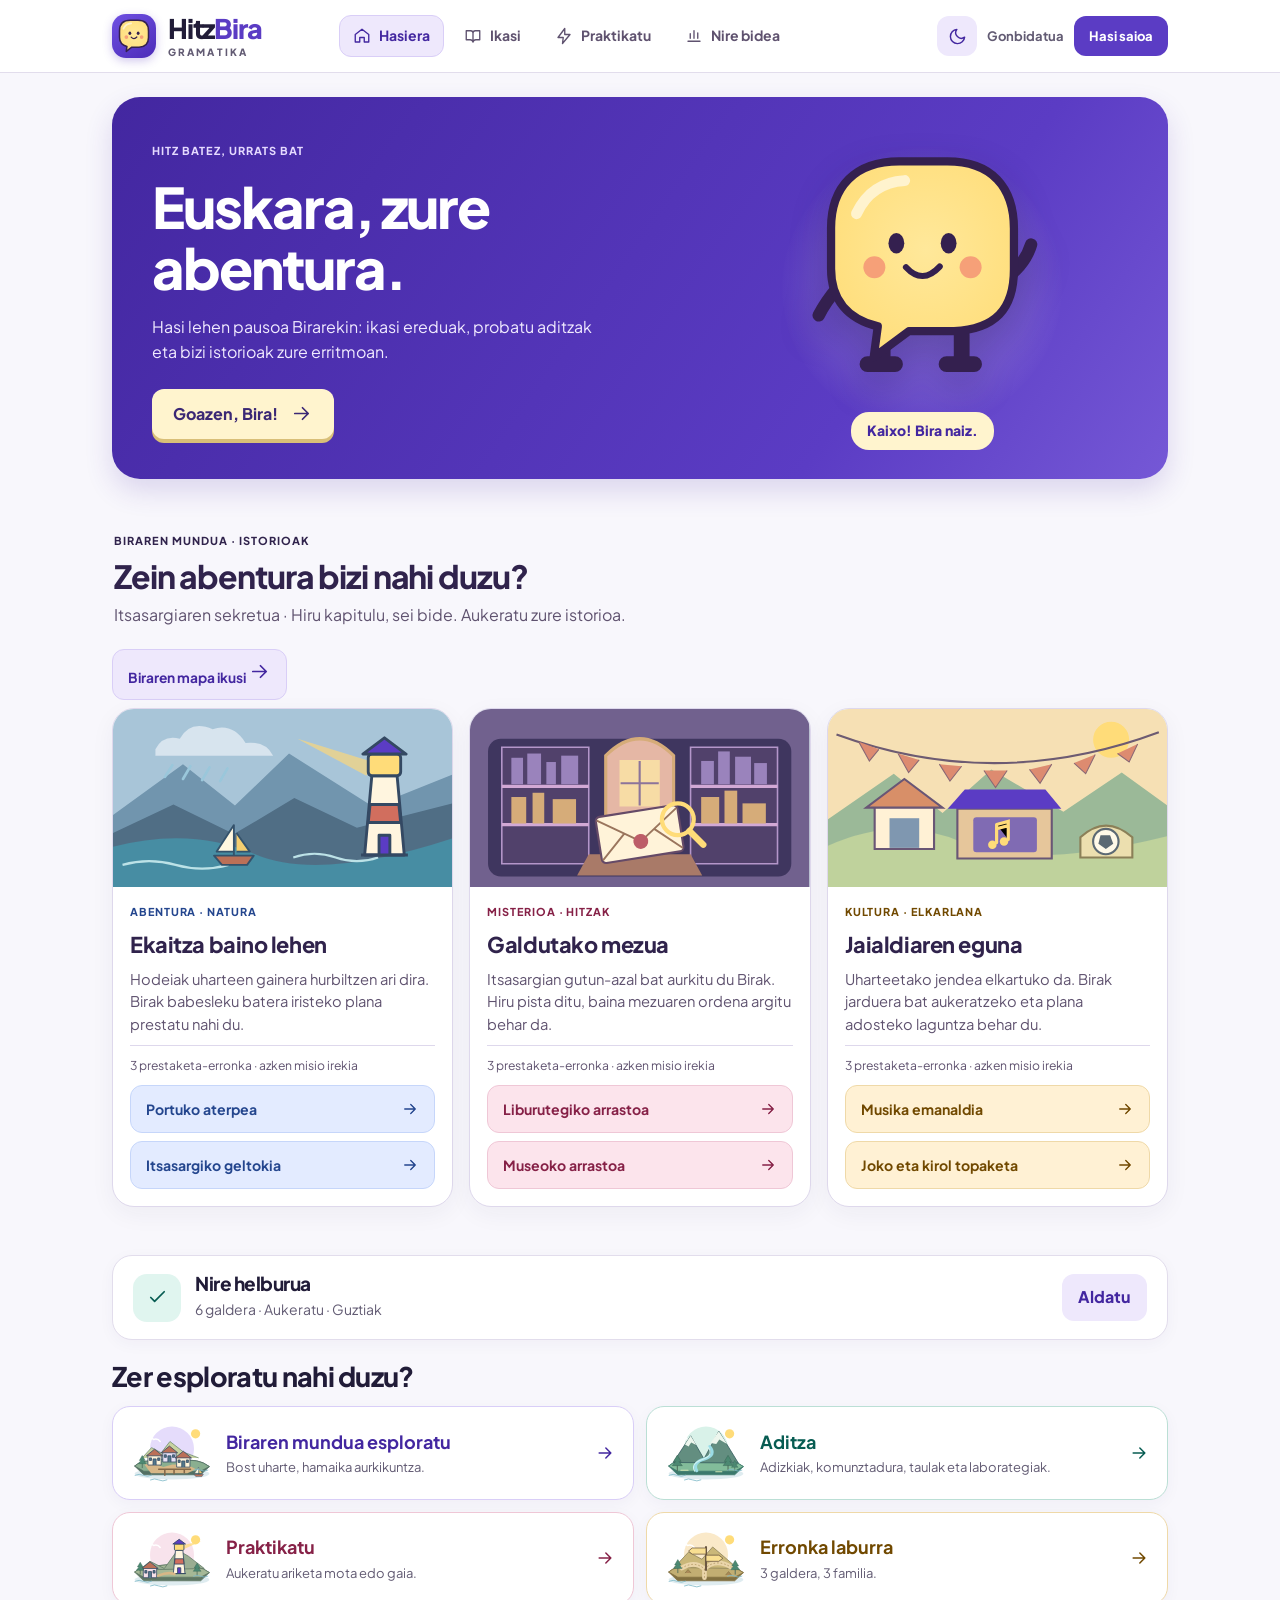
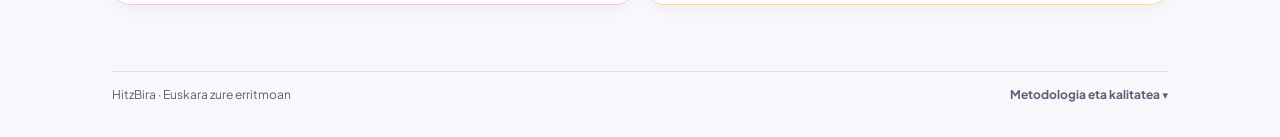
==== commit 4921a8bb: "chore(pilot): bump app/cache version to 2.0.2 for adaptive preview" ====
--- a/index.html
+++ b/index.html
@@ -1 +1 @@
-<!doctype html><html lang="eu"><head><meta charset="utf-8"><meta name="viewport" content="width=device-width,initial-scale=1"><meta name="robots" content="noindex"><meta name="theme-color" content="#5B3CC4"><title>HitzBira · Gramatika eta aditzak</title><meta name="hitzbira-version" content="2.0.1"><script>(function(){try{var t=localStorage.getItem("hitzbira-theme-v1");if(t==="dark"||(!t&&matchMedia("(prefers-color-scheme:dark)").matches))document.documentElement.dataset.theme="dark"}catch{}})()</script><link rel="preload" href="/fonts/plus-jakarta-sans-latin.woff2" as="font" type="font/woff2" crossorigin><link rel="manifest" href="/manifest.webmanifest"><link rel="icon" type="image/svg+xml" href="/favicon.svg?v=2.0.1"><link rel="alternate icon" href="/favicon.ico?v=2.0.1" sizes="any"><link rel="apple-touch-icon" href="/icons/apple-touch-icon.png?v=2.0.1"><meta name="apple-mobile-web-app-capable" content="yes"><link rel="stylesheet" href="/style.css?v=2.0.1"><link rel="stylesheet" href="/platform.css?v=2.0.1"><link rel="stylesheet" href="/aditzak/learning.css?v=2.0.1"><link rel="stylesheet" href="/world-design.css?v=2.0.1"><script defer src="/data.js?v=2.0.1"></script><script defer src="/pwa.js?v=2.0.1"></script><link rel="stylesheet" href="/ui-kit/tokens.css"><link rel="stylesheet" href="/ui-kit/app.css"><script defer src="/ui-kit/integration.js"></script></head><body class="hb-gold hb-kit"><header class="hb-common-header"><div><a class="hb-brand-link" href="/" onclick="event.preventDefault();go(0)"><span class="logo" aria-hidden="true"><img src="/assets/bira/bira_logo_v02.svg?v=2.0.1" alt="" width="44" height="44" decoding="async"></span><span class="brand">Hitz<span class="brand-accent">Bira</span><small>GRAMATIKA</small></span></a><div id="nav-top" class="hb-top-nav" role="navigation" aria-label="Atal nagusiak"></div><div class="hb-account-bar" aria-label="Ikaslearen kontua"><button id="hb-theme-toggle" type="button" class="alt hb-theme-btn" aria-label="Modu iluna aldatu" title="Modu iluna / argia"></button><div><strong id="hb-account-name">Gonbidatua</strong><span id="hb-sync-status" role="status" hidden></span></div><button id="hb-show-login" type="button">Hasi saioa</button><button class="alt" id="hb-sign-out" type="button" hidden>Saioa itxi</button></div></div></header><section id="hb-login" aria-label="Ikasleen sarbidea" role="dialog" aria-modal="true" hidden><div class="hb-login-card"><button id="hb-login-close" type="button" class="alt" aria-label="Itxi">×</button><div class="hb-login-brand"><span>HITZ<span>BIRA</span> · GRAMATIKA</span><div class="hb-login-bira"><img class="bira-art bira-hello" src="/assets/bira/bira_00_ongietorria_v02.svg" alt="" width="400" height="400" decoding="async" aria-hidden="true"></div><h1>Ongi etorri!</h1><p>Euskara, zure abentura.</p></div><form id="hb-login-form"><label for="hb-username">Erabiltzaile-izena</label><input id="hb-username" name="identifier" type="text" autocomplete="username" autocapitalize="none" spellcheck="false" placeholder="Zure erabiltzaile-izena" maxlength="24" required><label for="hb-password">Pasahitza</label><input id="hb-password" name="password" type="password" autocomplete="current-password" placeholder="Zure pasahitza" required><button id="hb-login-submit" type="submit">Sartu</button><p id="hb-login-message" role="status" aria-live="polite"></p></form></div></section><section id="hb-garden" class="hb-garden" hidden aria-label="Biraren lorategia"><div class="hb-garden-icon" aria-hidden="true">🌱</div><div class="hb-garden-copy"><span class="catalog-kicker">BIRAREN LORATEGIA</span><strong class="hb-garden-summary">Zure lorategia sinkronizatzen…</strong><small class="hb-garden-best">Egun bakoitzeko lore bat, benetako ariketa bat egitean.</small></div><div class="hb-garden-days" aria-label="Azken zazpi egunak"></div></section><main id="app"><p>Gramatika bankua kargatzen…</p></main><footer class="hb-site-footer"><div class="hb-footer-inner"><span>HitzBira · Euskara zure erritmoan · <a href="/ui-kit/">UI Kit GOLD · aurrebista</a></span><details><summary>Metodologia eta kalitatea</summary><p>Integrazio-pilotua (2.0). Edukiak eta azalpen didaktikoak berrikuspen akademikoaren zain daude; jardun-adierazleek ez dute hizkuntza-maila ofizialik ziurtatzen. Erantzun ireki ezezagunak alderatzeko dira, ez arau-akats automatikoak. Kontuarekin jarduna Supabasen sinkronizatzen da; gonbidatuarena gailu honetan gordetzen da. Aditz-erreferentzia: <a href="https://www.euskaltzaindia.eus/dok/euskera/49561.pdf" target="_blank" rel="noopener">Euskaltzaindia · Aditz laguntzaile batua</a>.</p></details></div></footer><nav aria-label="Atal nagusiak"><div id="nav"></div></nav><noscript>JavaScript beharrezkoa da.</noscript></body></html>
+<!doctype html><html lang="eu"><head><meta charset="utf-8"><meta name="viewport" content="width=device-width,initial-scale=1"><meta name="robots" content="noindex"><meta name="theme-color" content="#5B3CC4"><title>HitzBira · Gramatika eta aditzak</title><meta name="hitzbira-version" content="2.0.2"><script>(function(){try{var t=localStorage.getItem("hitzbira-theme-v1");if(t==="dark"||(!t&&matchMedia("(prefers-color-scheme:dark)").matches))document.documentElement.dataset.theme="dark"}catch{}})()</script><link rel="preload" href="/fonts/plus-jakarta-sans-latin.woff2" as="font" type="font/woff2" crossorigin><link rel="manifest" href="/manifest.webmanifest"><link rel="icon" type="image/svg+xml" href="/favicon.svg?v=2.0.2"><link rel="alternate icon" href="/favicon.ico?v=2.0.2" sizes="any"><link rel="apple-touch-icon" href="/icons/apple-touch-icon.png?v=2.0.2"><meta name="apple-mobile-web-app-capable" content="yes"><link rel="stylesheet" href="/style.css?v=2.0.2"><link rel="stylesheet" href="/platform.css?v=2.0.2"><link rel="stylesheet" href="/aditzak/learning.css?v=2.0.2"><link rel="stylesheet" href="/world-design.css?v=2.0.2"><script defer src="/data.js?v=2.0.2"></script><script defer src="/pwa.js?v=2.0.2"></script></head><body class="hb-gold"><header class="hb-common-header"><div><a class="hb-brand-link" href="/" onclick="event.preventDefault();go(0)"><span class="logo" aria-hidden="true"><img src="/assets/bira/bira_logo_v02.svg?v=2.0.2" alt="" width="44" height="44" decoding="async"></span><span class="brand">Hitz<span class="brand-accent">Bira</span><small>GRAMATIKA</small></span></a><div id="nav-top" class="hb-top-nav" role="navigation" aria-label="Atal nagusiak"></div><div class="hb-account-bar" aria-label="Ikaslearen kontua"><button id="hb-theme-toggle" type="button" class="alt hb-theme-btn" aria-label="Modu iluna aldatu" title="Modu iluna / argia"></button><div><strong id="hb-account-name">Gonbidatua</strong><span id="hb-sync-status" role="status" hidden></span></div><button id="hb-show-login" type="button">Hasi saioa</button><button class="alt" id="hb-sign-out" type="button" hidden>Saioa itxi</button></div></div></header><section id="hb-login" aria-label="Ikasleen sarbidea" role="dialog" aria-modal="true" hidden><div class="hb-login-card"><button id="hb-login-close" type="button" class="alt" aria-label="Itxi">×</button><div class="hb-login-brand"><span>HITZ<span>BIRA</span> · GRAMATIKA</span><div class="hb-login-bira"><img class="bira-art bira-hello" src="/assets/bira/bira_00_ongietorria_v02.svg" alt="" width="400" height="400" decoding="async" aria-hidden="true"></div><h1>Ongi etorri!</h1><p>Euskara, zure abentura.</p></div><form id="hb-login-form"><label for="hb-username">Erabiltzaile-izena</label><input id="hb-username" name="identifier" type="text" autocomplete="username" autocapitalize="none" spellcheck="false" placeholder="Zure erabiltzaile-izena" maxlength="24" required><label for="hb-password">Pasahitza</label><input id="hb-password" name="password" type="password" autocomplete="current-password" placeholder="Zure pasahitza" required><button id="hb-login-submit" type="submit">Sartu</button><p id="hb-login-message" role="status" aria-live="polite"></p></form></div></section><section id="hb-garden" class="hb-garden" hidden aria-label="Biraren lorategia"><div class="hb-garden-icon" aria-hidden="true">🌱</div><div class="hb-garden-copy"><span class="catalog-kicker">BIRAREN LORATEGIA</span><strong class="hb-garden-summary">Zure lorategia sinkronizatzen…</strong><small class="hb-garden-best">Egun bakoitzeko lore bat, benetako ariketa bat egitean.</small></div><div class="hb-garden-days" aria-label="Azken zazpi egunak"></div></section><main id="app"><p>Gramatika bankua kargatzen…</p></main><footer class="hb-site-footer"><div class="hb-footer-inner"><span>HitzBira · Euskara zure erritmoan</span><details><summary>Metodologia eta kalitatea</summary><p>Integrazio-pilotua (2.0). Edukiak eta azalpen didaktikoak berrikuspen akademikoaren zain daude; jardun-adierazleek ez dute hizkuntza-maila ofizialik ziurtatzen. Erantzun ireki ezezagunak alderatzeko dira, ez arau-akats automatikoak. Kontuarekin jarduna Supabasen sinkronizatzen da; gonbidatuarena gailu honetan gordetzen da. Aditz-erreferentzia: <a href="https://www.euskaltzaindia.eus/dok/euskera/49561.pdf" target="_blank" rel="noopener">Euskaltzaindia · Aditz laguntzaile batua</a>.</p></details></div></footer><nav aria-label="Atal nagusiak"><div id="nav"></div></nav><noscript>JavaScript beharrezkoa da.</noscript></body></html>
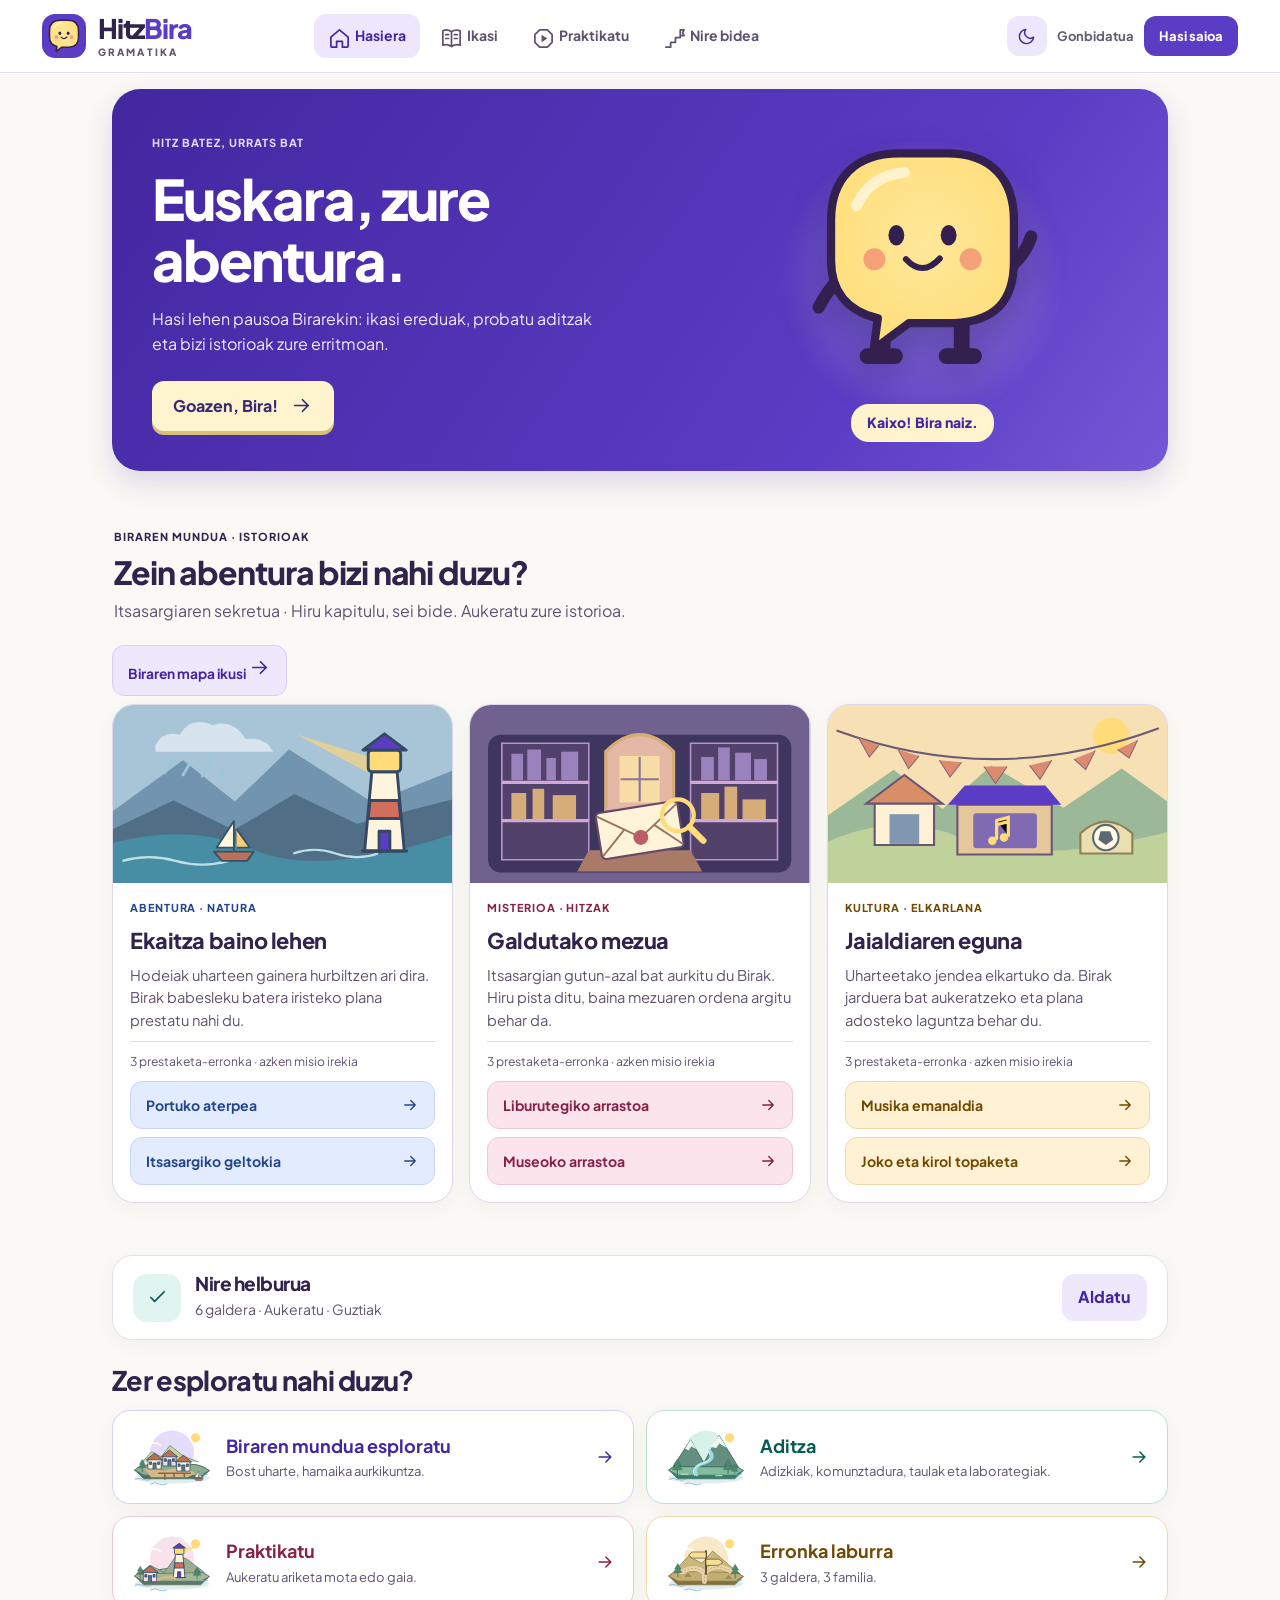
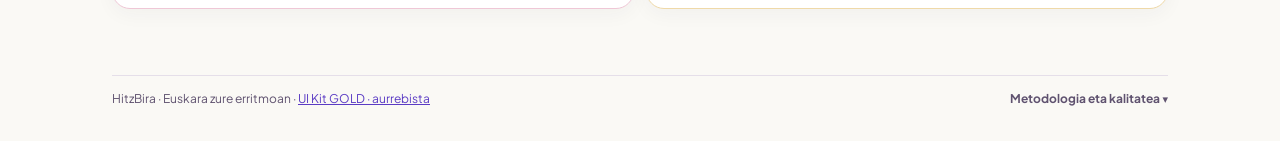
==== commit 129b91bf: "fix(ui): restore coherent home hero and clarify Nire bidea navigation icon" ====
--- a/index.html
+++ b/index.html
@@ -1 +1 @@
-<!doctype html><html lang="eu"><head><meta charset="utf-8"><meta name="viewport" content="width=device-width,initial-scale=1"><meta name="robots" content="noindex"><meta name="theme-color" content="#5B3CC4"><title>HitzBira · Gramatika eta aditzak</title><meta name="hitzbira-version" content="2.0.2"><script>(function(){try{var t=localStorage.getItem("hitzbira-theme-v1");if(t==="dark"||(!t&&matchMedia("(prefers-color-scheme:dark)").matches))document.documentElement.dataset.theme="dark"}catch{}})()</script><link rel="preload" href="/fonts/plus-jakarta-sans-latin.woff2" as="font" type="font/woff2" crossorigin><link rel="manifest" href="/manifest.webmanifest"><link rel="icon" type="image/svg+xml" href="/favicon.svg?v=2.0.2"><link rel="alternate icon" href="/favicon.ico?v=2.0.2" sizes="any"><link rel="apple-touch-icon" href="/icons/apple-touch-icon.png?v=2.0.2"><meta name="apple-mobile-web-app-capable" content="yes"><link rel="stylesheet" href="/style.css?v=2.0.2"><link rel="stylesheet" href="/platform.css?v=2.0.2"><link rel="stylesheet" href="/aditzak/learning.css?v=2.0.2"><link rel="stylesheet" href="/world-design.css?v=2.0.2"><script defer src="/data.js?v=2.0.2"></script><script defer src="/pwa.js?v=2.0.2"></script></head><body class="hb-gold"><header class="hb-common-header"><div><a class="hb-brand-link" href="/" onclick="event.preventDefault();go(0)"><span class="logo" aria-hidden="true"><img src="/assets/bira/bira_logo_v02.svg?v=2.0.2" alt="" width="44" height="44" decoding="async"></span><span class="brand">Hitz<span class="brand-accent">Bira</span><small>GRAMATIKA</small></span></a><div id="nav-top" class="hb-top-nav" role="navigation" aria-label="Atal nagusiak"></div><div class="hb-account-bar" aria-label="Ikaslearen kontua"><button id="hb-theme-toggle" type="button" class="alt hb-theme-btn" aria-label="Modu iluna aldatu" title="Modu iluna / argia"></button><div><strong id="hb-account-name">Gonbidatua</strong><span id="hb-sync-status" role="status" hidden></span></div><button id="hb-show-login" type="button">Hasi saioa</button><button class="alt" id="hb-sign-out" type="button" hidden>Saioa itxi</button></div></div></header><section id="hb-login" aria-label="Ikasleen sarbidea" role="dialog" aria-modal="true" hidden><div class="hb-login-card"><button id="hb-login-close" type="button" class="alt" aria-label="Itxi">×</button><div class="hb-login-brand"><span>HITZ<span>BIRA</span> · GRAMATIKA</span><div class="hb-login-bira"><img class="bira-art bira-hello" src="/assets/bira/bira_00_ongietorria_v02.svg" alt="" width="400" height="400" decoding="async" aria-hidden="true"></div><h1>Ongi etorri!</h1><p>Euskara, zure abentura.</p></div><form id="hb-login-form"><label for="hb-username">Erabiltzaile-izena</label><input id="hb-username" name="identifier" type="text" autocomplete="username" autocapitalize="none" spellcheck="false" placeholder="Zure erabiltzaile-izena" maxlength="24" required><label for="hb-password">Pasahitza</label><input id="hb-password" name="password" type="password" autocomplete="current-password" placeholder="Zure pasahitza" required><button id="hb-login-submit" type="submit">Sartu</button><p id="hb-login-message" role="status" aria-live="polite"></p></form></div></section><section id="hb-garden" class="hb-garden" hidden aria-label="Biraren lorategia"><div class="hb-garden-icon" aria-hidden="true">🌱</div><div class="hb-garden-copy"><span class="catalog-kicker">BIRAREN LORATEGIA</span><strong class="hb-garden-summary">Zure lorategia sinkronizatzen…</strong><small class="hb-garden-best">Egun bakoitzeko lore bat, benetako ariketa bat egitean.</small></div><div class="hb-garden-days" aria-label="Azken zazpi egunak"></div></section><main id="app"><p>Gramatika bankua kargatzen…</p></main><footer class="hb-site-footer"><div class="hb-footer-inner"><span>HitzBira · Euskara zure erritmoan</span><details><summary>Metodologia eta kalitatea</summary><p>Integrazio-pilotua (2.0). Edukiak eta azalpen didaktikoak berrikuspen akademikoaren zain daude; jardun-adierazleek ez dute hizkuntza-maila ofizialik ziurtatzen. Erantzun ireki ezezagunak alderatzeko dira, ez arau-akats automatikoak. Kontuarekin jarduna Supabasen sinkronizatzen da; gonbidatuarena gailu honetan gordetzen da. Aditz-erreferentzia: <a href="https://www.euskaltzaindia.eus/dok/euskera/49561.pdf" target="_blank" rel="noopener">Euskaltzaindia · Aditz laguntzaile batua</a>.</p></details></div></footer><nav aria-label="Atal nagusiak"><div id="nav"></div></nav><noscript>JavaScript beharrezkoa da.</noscript></body></html>
+<!doctype html><html lang="eu"><head><meta charset="utf-8"><meta name="viewport" content="width=device-width,initial-scale=1"><meta name="robots" content="noindex"><meta name="theme-color" content="#5B3CC4"><title>HitzBira · Gramatika eta aditzak</title><meta name="hitzbira-version" content="2.0.1"><script>(function(){try{var t=localStorage.getItem("hitzbira-theme-v1");if(t==="dark"||(!t&&matchMedia("(prefers-color-scheme:dark)").matches))document.documentElement.dataset.theme="dark"}catch{}})()</script><link rel="preload" href="/fonts/plus-jakarta-sans-latin.woff2" as="font" type="font/woff2" crossorigin><link rel="manifest" href="/manifest.webmanifest"><link rel="icon" type="image/svg+xml" href="/favicon.svg?v=2.0.1"><link rel="alternate icon" href="/favicon.ico?v=2.0.1" sizes="any"><link rel="apple-touch-icon" href="/icons/apple-touch-icon.png?v=2.0.1"><meta name="apple-mobile-web-app-capable" content="yes"><link rel="stylesheet" href="/style.css?v=2.0.1"><link rel="stylesheet" href="/platform.css?v=2.0.1"><link rel="stylesheet" href="/aditzak/learning.css?v=2.0.1"><link rel="stylesheet" href="/world-design.css?v=2.0.1"><script defer src="/data.js?v=2.0.1"></script><script defer src="/pwa.js?v=2.0.1"></script><link rel="stylesheet" href="/ui-kit/tokens.css?v=1.0.1"><link rel="stylesheet" href="/ui-kit/app.css?v=1.0.1"><script defer src="/ui-kit/integration.js?v=1.0.1"></script></head><body class="hb-gold hb-kit"><header class="hb-common-header"><div><a class="hb-brand-link" href="/" onclick="event.preventDefault();go(0)"><span class="logo" aria-hidden="true"><img src="/assets/bira/bira_logo_v02.svg?v=2.0.1" alt="" width="44" height="44" decoding="async"></span><span class="brand">Hitz<span class="brand-accent">Bira</span><small>GRAMATIKA</small></span></a><div id="nav-top" class="hb-top-nav" role="navigation" aria-label="Atal nagusiak"></div><div class="hb-account-bar" aria-label="Ikaslearen kontua"><button id="hb-theme-toggle" type="button" class="alt hb-theme-btn" aria-label="Modu iluna aldatu" title="Modu iluna / argia"></button><div><strong id="hb-account-name">Gonbidatua</strong><span id="hb-sync-status" role="status" hidden></span></div><button id="hb-show-login" type="button">Hasi saioa</button><button class="alt" id="hb-sign-out" type="button" hidden>Saioa itxi</button></div></div></header><section id="hb-login" aria-label="Ikasleen sarbidea" role="dialog" aria-modal="true" hidden><div class="hb-login-card"><button id="hb-login-close" type="button" class="alt" aria-label="Itxi">×</button><div class="hb-login-brand"><span>HITZ<span>BIRA</span> · GRAMATIKA</span><div class="hb-login-bira"><img class="bira-art bira-hello" src="/assets/bira/bira_00_ongietorria_v02.svg" alt="" width="400" height="400" decoding="async" aria-hidden="true"></div><h1>Ongi etorri!</h1><p>Euskara, zure abentura.</p></div><form id="hb-login-form"><label for="hb-username">Erabiltzaile-izena</label><input id="hb-username" name="identifier" type="text" autocomplete="username" autocapitalize="none" spellcheck="false" placeholder="Zure erabiltzaile-izena" maxlength="24" required><label for="hb-password">Pasahitza</label><input id="hb-password" name="password" type="password" autocomplete="current-password" placeholder="Zure pasahitza" required><button id="hb-login-submit" type="submit">Sartu</button><p id="hb-login-message" role="status" aria-live="polite"></p></form></div></section><section id="hb-garden" class="hb-garden" hidden aria-label="Biraren lorategia"><div class="hb-garden-icon" aria-hidden="true">🌱</div><div class="hb-garden-copy"><span class="catalog-kicker">BIRAREN LORATEGIA</span><strong class="hb-garden-summary">Zure lorategia sinkronizatzen…</strong><small class="hb-garden-best">Egun bakoitzeko lore bat, benetako ariketa bat egitean.</small></div><div class="hb-garden-days" aria-label="Azken zazpi egunak"></div></section><main id="app"><p>Gramatika bankua kargatzen…</p></main><footer class="hb-site-footer"><div class="hb-footer-inner"><span>HitzBira · Euskara zure erritmoan · <a href="/ui-kit/">UI Kit GOLD · aurrebista</a></span><details><summary>Metodologia eta kalitatea</summary><p>Integrazio-pilotua (2.0). Edukiak eta azalpen didaktikoak berrikuspen akademikoaren zain daude; jardun-adierazleek ez dute hizkuntza-maila ofizialik ziurtatzen. Erantzun ireki ezezagunak alderatzeko dira, ez arau-akats automatikoak. Kontuarekin jarduna Supabasen sinkronizatzen da; gonbidatuarena gailu honetan gordetzen da. Aditz-erreferentzia: <a href="https://www.euskaltzaindia.eus/dok/euskera/49561.pdf" target="_blank" rel="noopener">Euskaltzaindia · Aditz laguntzaile batua</a>.</p></details></div></footer><nav aria-label="Atal nagusiak"><div id="nav"></div></nav><noscript>JavaScript beharrezkoa da.</noscript></body></html>
--- a/ui-kit/tokens.css
+++ b/ui-kit/tokens.css
@@ -0,0 +1,3 @@
+/* HB-UI-001: candidate. Keep the existing Plus Jakarta Sans and family colors. */
+:root{--kit-brand:#5b3cc4;--kit-ink:#30234c;--kit-paper:#fff;--kit-canvas:#faf9f5;--kit-muted:#5f526f;--kit-line:#e5dfe9;--kit-gold:#ffdc79;--kit-mint:#b9f2de;--kit-lav:#ede6fc;--kit-sea:#deedf0;--kit-good:#166534;--kit-bad:#9f2d3c;--kit-blue:#315ac4;--kit-green:#08796c;--kit-amber:#966000;--kit-rose:#ae315f;--kit-r-sm:12px;--kit-r-md:16px;--kit-r-lg:22px;--kit-r-hero:28px;--kit-gap:16px;--kit-shadow:0 5px 20px #30234c0b;--kit-press:120ms;--kit-state:180ms;--kit-feedback:240ms;--kit-transition:280ms;--kit-explain:360ms;--kit-bira:480ms;--kit-celebrate:720ms;--kit-ease:cubic-bezier(.2,.65,.3,1)}
+html[data-theme=dark]{--kit-ink:#f3effb;--kit-paper:#1e1a30;--kit-canvas:#151222;--kit-muted:#c4bad7;--kit-line:#3c3556;--kit-lav:#32284e;--kit-shadow:none;--kit-good:#baf2d0;--kit-bad:#ffd0d6}
--- a/ui-kit/app.css
+++ b/ui-kit/app.css
@@ -0,0 +1,55 @@
+/* HB-UI-001 • application adapter • styling only; keep state/engine/feedback intact */
+body.hb-kit{--bg:var(--kit-canvas);--ink:var(--kit-ink);--muted:var(--kit-muted);--line:var(--kit-line);--shadow:var(--kit-shadow);--radius-sm:var(--kit-r-sm);--radius-md:var(--kit-r-md);--radius-lg:var(--kit-r-lg);background:var(--kit-canvas);color:var(--kit-ink)}
+.hb-kit .hb-common-header{border-bottom:1px solid var(--kit-line);box-shadow:none}
+.hb-kit .hb-common-header>div{max-width:1240px;min-height:72px}
+.hb-kit main{max-width:1200px;padding-top:24px}
+.hb-kit .hb-common-header .logo{box-shadow:none;background:#5b3cc4;border-radius:13px}
+.hb-kit .hb-top-nav button{min-height:44px;border-radius:12px;gap:8px}
+.hb-kit .hb-top-nav button.active{background:var(--kit-lav);border-color:transparent}
+.hb-kit nav button{min-height:52px;border-radius:14px}
+.hb-kit nav .nav-icon svg,.hb-kit .hb-top-nav .nav-icon svg{width:23px;height:23px}
+.hb-kit .home-screen,.hb-kit .catalog-screen,.hb-kit .learning-screen{gap:24px}
+.hb-kit .hb-world-card,.hb-kit .cat-area,.hb-kit .cat-family,.hb-kit .cat-lesson,.hb-kit .focus-choice,.hb-kit .practice-mode,.hb-kit .lesson-panel,.hb-kit .session-question,.hb-kit .lab-studio{border-radius:var(--kit-r-lg);box-shadow:var(--kit-shadow)}
+.hb-kit .hb-world-grid{gap:18px}
+.hb-kit .hb-world-card-body{padding:20px;gap:12px}
+.hb-kit .hb-world-card h3{font-size:clamp(19px,2vw,24px);line-height:1.2}
+.hb-kit .catalog-area-grid .cat-area{display:flex;flex-direction:column;align-items:stretch;padding:0;gap:0;overflow:hidden;border:1px solid var(--cat-line);border-radius:22px!important}
+.hb-kit .catalog-area-grid .cat-area .cat-area-art{width:100%;height:auto;aspect-ratio:2.2/1;border-radius:0;border:0;background:var(--cat-soft);padding:8px 20px}
+.hb-kit .catalog-area-grid .cat-area .cat-area-art .island-art{width:100%;height:100%;object-fit:contain}
+.hb-kit .catalog-area-grid .cat-area .cat-area-body{padding:18px 20px;gap:9px}
+.hb-kit .catalog-area-grid .cat-area strong{font-size:22px}
+.hb-kit .catalog-hero,.hb-kit .learning-hero{border-radius:28px;padding:clamp(20px,4vw,38px);box-shadow:none}
+.hb-kit .catalog-hero h1,.hb-kit .learning-hero h1{letter-spacing:-.035em}
+.hb-kit .cat-lesson,.hb-kit .cat-family{padding:20px}
+.hb-kit .cat-lesson strong{font-size:20px;line-height:1.3}
+.hb-kit .lesson-stepper{border-radius:18px;gap:8px}
+.hb-kit .lesson-panel,.hb-kit .session-question{padding:clamp(18px,4vw,32px)}
+.hb-kit .example,.hb-kit .lab-model,.hb-kit .lab-context{border-radius:14px}
+.hb-kit .example{font-size:clamp(17px,2vw,21px);line-height:1.55}
+.hb-kit .session-screen{max-width:820px}
+.hb-kit .answer{min-height:56px;padding:14px 16px;border-radius:14px}
+.hb-kit .learning-screen .answer.good,.hb-kit .session-screen .answer.good{border-color:#438461}
+.hb-kit .learning-screen .answer.bad,.hb-kit .session-screen .answer.bad{border-color:#b44b5a}
+.hb-kit .feedback{border-radius:16px;padding:18px}
+.hb-kit .feedback-pair>div{padding:16px;border-radius:14px}
+.hb-kit .session-track>div,.hb-kit .evidence-track span{transition:width var(--kit-transition) var(--kit-ease)}
+.hb-kit .bira-tip,.hb-kit .session-bira{border-radius:16px}
+.hb-kit button,.hb-kit input,.hb-kit select{scroll-margin:90px}
+.hb-kit button:not(:disabled){transition:background-color var(--kit-state) var(--kit-ease),border-color var(--kit-state) var(--kit-ease),color var(--kit-state) var(--kit-ease)}
+.hb-kit button:focus-visible,.hb-kit input:focus-visible,.hb-kit select:focus-visible,.hb-kit a:focus-visible{outline:3px solid #8065d9;outline-offset:3px}
+.hb-kit .hb-top-nav .ui-icon,.hb-kit nav .ui-icon{stroke-width:1.8}
+.hb-kit .hb-verb-surface .verb-subtabs button{min-height:44px}
+.hb-kit .hb-footer-inner{max-width:1200px}
+html[data-theme=dark] .hb-kit .catalog-area-grid .cat-area .cat-area-art{background:#332a4b}
+html[data-theme=dark] .hb-kit .hb-top-nav button.active{color:#eee5ff}
+@media(max-width:820px){.hb-kit .catalog-area-grid .cat-area:last-child:nth-child(odd){flex-direction:column}.hb-kit .hb-world-grid{gap:12px}}
+@media(max-width:540px){.hb-kit main{padding:16px 14px 108px}.hb-kit .hb-common-header>div{min-height:62px}.hb-kit .welcome{grid-template-columns:1fr}.hb-kit .home-screen,.hb-kit .catalog-screen,.hb-kit .learning-screen{gap:18px}.hb-kit .catalog-area-grid .cat-area,.hb-kit .catalog-area-grid .cat-area:nth-child(-n+2),.hb-kit .catalog-area-grid .cat-area:last-child:nth-child(odd){display:grid;grid-template-columns:100px minmax(0,1fr);align-items:stretch;gap:0}.hb-kit .catalog-area-grid .cat-area .cat-area-art{width:100%;height:100%;aspect-ratio:auto;min-height:110px;padding:8px}.hb-kit .catalog-area-grid .cat-area .cat-area-body{padding:14px;gap:7px}.hb-kit .catalog-area-grid .cat-area strong{font-size:17px}.hb-kit .cat-area-desc{font-size:13px}.hb-kit .hb-world-card-body{padding:16px}.hb-kit .lesson-panel,.hb-kit .session-question{padding:17px}.hb-kit .feedback{padding:14px}}
+@media(prefers-reduced-motion:reduce){.hb-kit *,.hb-kit *:before,.hb-kit *:after{animation:none!important;transition:none!important;scroll-behavior:auto!important}}
+
+/* 1.0.1 — restore the established unified purple welcome composition. Keep Bira still; no repeated entrance animation. */
+.hb-kit .welcome-bira .bira-art,.hb-kit .welcome-bira .bira-body{animation:none!important}
+.hb-kit main:has(>.home-screen){max-width:1100px;padding-top:16px}
+.hb-kit .home-screen .hb-world-grid{gap:16px}
+.hb-kit .home-screen .hb-world-card-body{padding:17px;gap:10px}
+.hb-kit .home-screen .hb-world-card h3{font-size:clamp(1.15rem,2vw,1.36rem);line-height:1.24}
+@media(max-width:540px){.hb-kit main:has(>.home-screen){padding-top:16px}.hb-kit .home-screen .hb-world-grid{gap:12px}.hb-kit .home-screen .hb-world-card-body{padding:16px}}
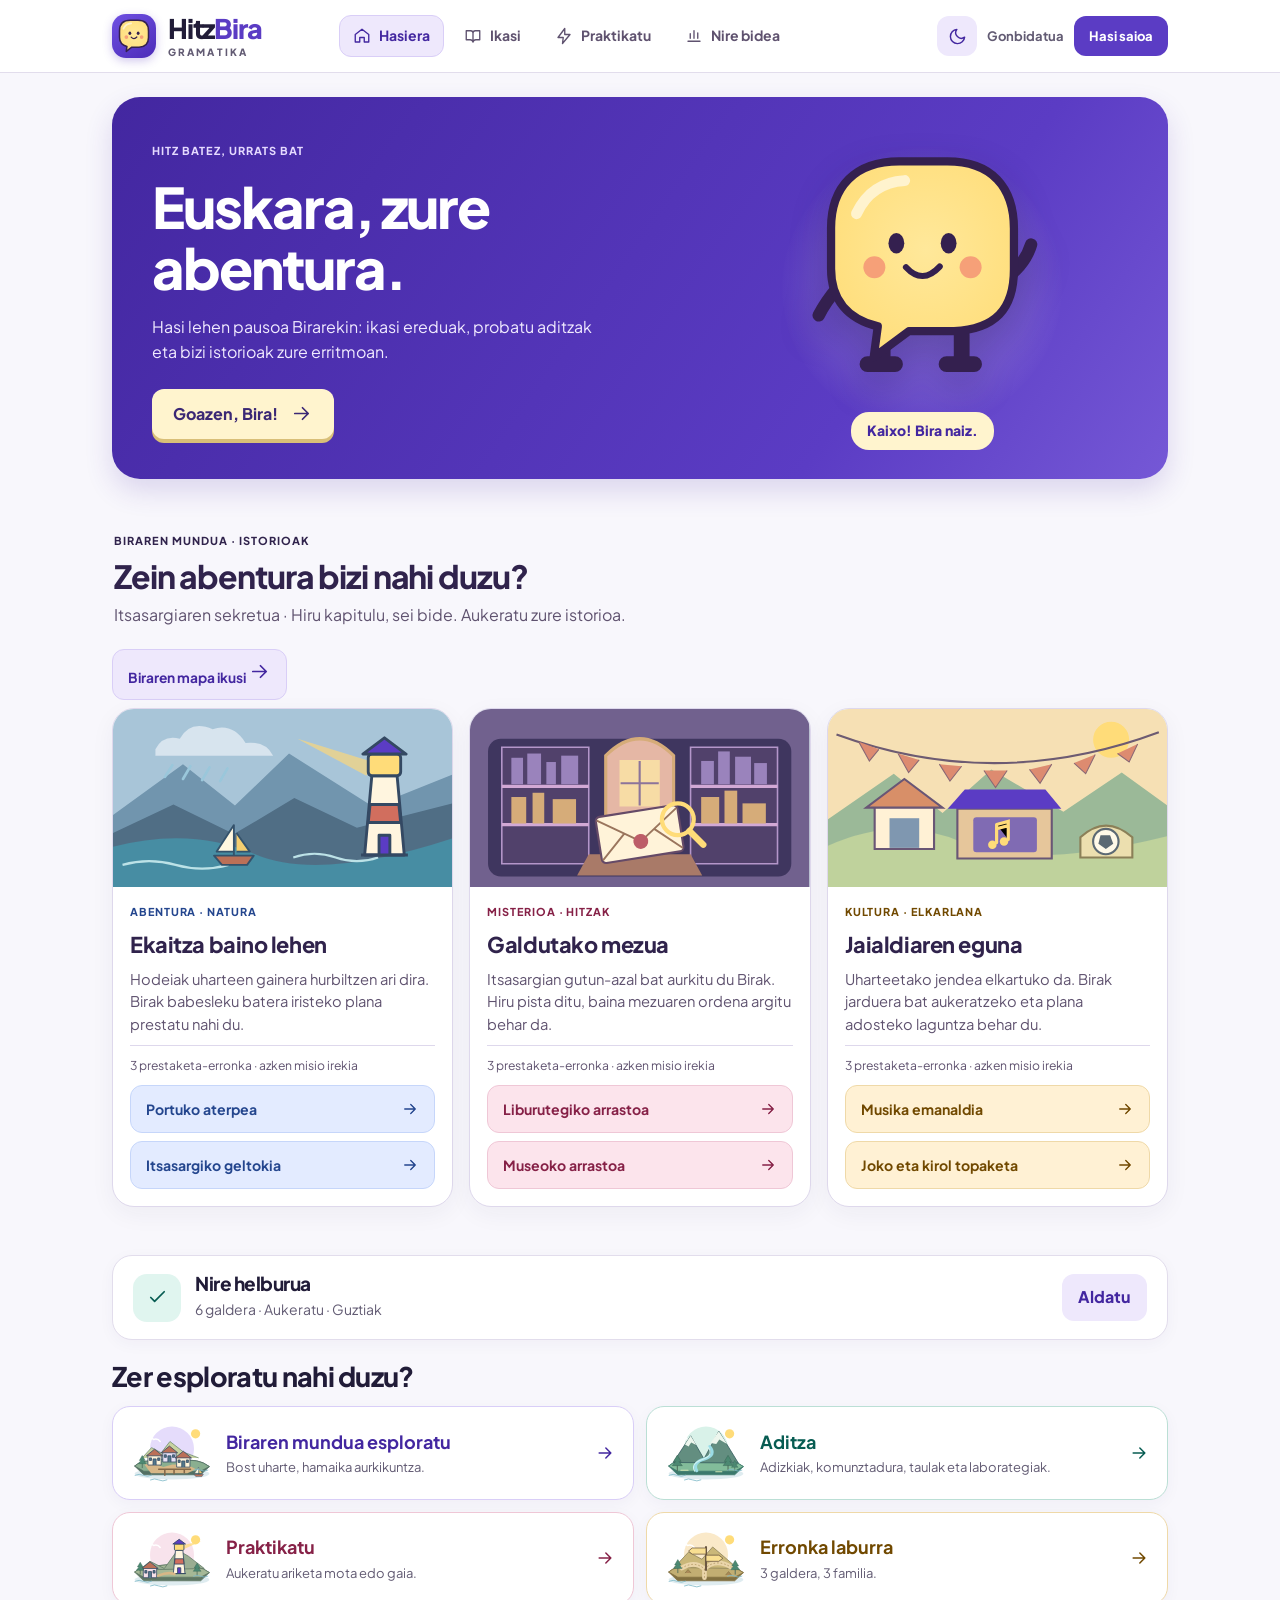
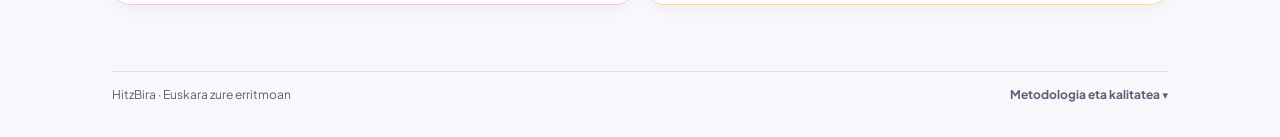
==== commit f03c1487: "chore(pilot): bump application and PWA cache to 2.0.3" ====
--- a/index.html
+++ b/index.html
@@ -1 +1 @@
-<!doctype html><html lang="eu"><head><meta charset="utf-8"><meta name="viewport" content="width=device-width,initial-scale=1"><meta name="robots" content="noindex"><meta name="theme-color" content="#5B3CC4"><title>HitzBira · Gramatika eta aditzak</title><meta name="hitzbira-version" content="2.0.1"><script>(function(){try{var t=localStorage.getItem("hitzbira-theme-v1");if(t==="dark"||(!t&&matchMedia("(prefers-color-scheme:dark)").matches))document.documentElement.dataset.theme="dark"}catch{}})()</script><link rel="preload" href="/fonts/plus-jakarta-sans-latin.woff2" as="font" type="font/woff2" crossorigin><link rel="manifest" href="/manifest.webmanifest"><link rel="icon" type="image/svg+xml" href="/favicon.svg?v=2.0.1"><link rel="alternate icon" href="/favicon.ico?v=2.0.1" sizes="any"><link rel="apple-touch-icon" href="/icons/apple-touch-icon.png?v=2.0.1"><meta name="apple-mobile-web-app-capable" content="yes"><link rel="stylesheet" href="/style.css?v=2.0.1"><link rel="stylesheet" href="/platform.css?v=2.0.1"><link rel="stylesheet" href="/aditzak/learning.css?v=2.0.1"><link rel="stylesheet" href="/world-design.css?v=2.0.1"><script defer src="/data.js?v=2.0.1"></script><script defer src="/pwa.js?v=2.0.1"></script><link rel="stylesheet" href="/ui-kit/tokens.css?v=1.0.1"><link rel="stylesheet" href="/ui-kit/app.css?v=1.0.1"><script defer src="/ui-kit/integration.js?v=1.0.1"></script></head><body class="hb-gold hb-kit"><header class="hb-common-header"><div><a class="hb-brand-link" href="/" onclick="event.preventDefault();go(0)"><span class="logo" aria-hidden="true"><img src="/assets/bira/bira_logo_v02.svg?v=2.0.1" alt="" width="44" height="44" decoding="async"></span><span class="brand">Hitz<span class="brand-accent">Bira</span><small>GRAMATIKA</small></span></a><div id="nav-top" class="hb-top-nav" role="navigation" aria-label="Atal nagusiak"></div><div class="hb-account-bar" aria-label="Ikaslearen kontua"><button id="hb-theme-toggle" type="button" class="alt hb-theme-btn" aria-label="Modu iluna aldatu" title="Modu iluna / argia"></button><div><strong id="hb-account-name">Gonbidatua</strong><span id="hb-sync-status" role="status" hidden></span></div><button id="hb-show-login" type="button">Hasi saioa</button><button class="alt" id="hb-sign-out" type="button" hidden>Saioa itxi</button></div></div></header><section id="hb-login" aria-label="Ikasleen sarbidea" role="dialog" aria-modal="true" hidden><div class="hb-login-card"><button id="hb-login-close" type="button" class="alt" aria-label="Itxi">×</button><div class="hb-login-brand"><span>HITZ<span>BIRA</span> · GRAMATIKA</span><div class="hb-login-bira"><img class="bira-art bira-hello" src="/assets/bira/bira_00_ongietorria_v02.svg" alt="" width="400" height="400" decoding="async" aria-hidden="true"></div><h1>Ongi etorri!</h1><p>Euskara, zure abentura.</p></div><form id="hb-login-form"><label for="hb-username">Erabiltzaile-izena</label><input id="hb-username" name="identifier" type="text" autocomplete="username" autocapitalize="none" spellcheck="false" placeholder="Zure erabiltzaile-izena" maxlength="24" required><label for="hb-password">Pasahitza</label><input id="hb-password" name="password" type="password" autocomplete="current-password" placeholder="Zure pasahitza" required><button id="hb-login-submit" type="submit">Sartu</button><p id="hb-login-message" role="status" aria-live="polite"></p></form></div></section><section id="hb-garden" class="hb-garden" hidden aria-label="Biraren lorategia"><div class="hb-garden-icon" aria-hidden="true">🌱</div><div class="hb-garden-copy"><span class="catalog-kicker">BIRAREN LORATEGIA</span><strong class="hb-garden-summary">Zure lorategia sinkronizatzen…</strong><small class="hb-garden-best">Egun bakoitzeko lore bat, benetako ariketa bat egitean.</small></div><div class="hb-garden-days" aria-label="Azken zazpi egunak"></div></section><main id="app"><p>Gramatika bankua kargatzen…</p></main><footer class="hb-site-footer"><div class="hb-footer-inner"><span>HitzBira · Euskara zure erritmoan · <a href="/ui-kit/">UI Kit GOLD · aurrebista</a></span><details><summary>Metodologia eta kalitatea</summary><p>Integrazio-pilotua (2.0). Edukiak eta azalpen didaktikoak berrikuspen akademikoaren zain daude; jardun-adierazleek ez dute hizkuntza-maila ofizialik ziurtatzen. Erantzun ireki ezezagunak alderatzeko dira, ez arau-akats automatikoak. Kontuarekin jarduna Supabasen sinkronizatzen da; gonbidatuarena gailu honetan gordetzen da. Aditz-erreferentzia: <a href="https://www.euskaltzaindia.eus/dok/euskera/49561.pdf" target="_blank" rel="noopener">Euskaltzaindia · Aditz laguntzaile batua</a>.</p></details></div></footer><nav aria-label="Atal nagusiak"><div id="nav"></div></nav><noscript>JavaScript beharrezkoa da.</noscript></body></html>
+<!doctype html><html lang="eu"><head><meta charset="utf-8"><meta name="viewport" content="width=device-width,initial-scale=1"><meta name="robots" content="noindex"><meta name="theme-color" content="#5B3CC4"><title>HitzBira · Gramatika eta aditzak</title><meta name="hitzbira-version" content="2.0.3"><script>(function(){try{var t=localStorage.getItem("hitzbira-theme-v1");if(t==="dark"||(!t&&matchMedia("(prefers-color-scheme:dark)").matches))document.documentElement.dataset.theme="dark"}catch{}})()</script><link rel="preload" href="/fonts/plus-jakarta-sans-latin.woff2" as="font" type="font/woff2" crossorigin><link rel="manifest" href="/manifest.webmanifest"><link rel="icon" type="image/svg+xml" href="/favicon.svg?v=2.0.3"><link rel="alternate icon" href="/favicon.ico?v=2.0.3" sizes="any"><link rel="apple-touch-icon" href="/icons/apple-touch-icon.png?v=2.0.3"><meta name="apple-mobile-web-app-capable" content="yes"><link rel="stylesheet" href="/style.css?v=2.0.3"><link rel="stylesheet" href="/platform.css?v=2.0.3"><link rel="stylesheet" href="/aditzak/learning.css?v=2.0.3"><link rel="stylesheet" href="/world-design.css?v=2.0.3"><script defer src="/data.js?v=2.0.3"></script><script defer src="/pwa.js?v=2.0.3"></script></head><body class="hb-gold"><header class="hb-common-header"><div><a class="hb-brand-link" href="/" onclick="event.preventDefault();go(0)"><span class="logo" aria-hidden="true"><img src="/assets/bira/bira_logo_v02.svg?v=2.0.3" alt="" width="44" height="44" decoding="async"></span><span class="brand">Hitz<span class="brand-accent">Bira</span><small>GRAMATIKA</small></span></a><div id="nav-top" class="hb-top-nav" role="navigation" aria-label="Atal nagusiak"></div><div class="hb-account-bar" aria-label="Ikaslearen kontua"><button id="hb-theme-toggle" type="button" class="alt hb-theme-btn" aria-label="Modu iluna aldatu" title="Modu iluna / argia"></button><div><strong id="hb-account-name">Gonbidatua</strong><span id="hb-sync-status" role="status" hidden></span></div><button id="hb-show-login" type="button">Hasi saioa</button><button class="alt" id="hb-sign-out" type="button" hidden>Saioa itxi</button></div></div></header><section id="hb-login" aria-label="Ikasleen sarbidea" role="dialog" aria-modal="true" hidden><div class="hb-login-card"><button id="hb-login-close" type="button" class="alt" aria-label="Itxi">×</button><div class="hb-login-brand"><span>HITZ<span>BIRA</span> · GRAMATIKA</span><div class="hb-login-bira"><img class="bira-art bira-hello" src="/assets/bira/bira_00_ongietorria_v02.svg" alt="" width="400" height="400" decoding="async" aria-hidden="true"></div><h1>Ongi etorri!</h1><p>Euskara, zure abentura.</p></div><form id="hb-login-form"><label for="hb-username">Erabiltzaile-izena</label><input id="hb-username" name="identifier" type="text" autocomplete="username" autocapitalize="none" spellcheck="false" placeholder="Zure erabiltzaile-izena" maxlength="24" required><label for="hb-password">Pasahitza</label><input id="hb-password" name="password" type="password" autocomplete="current-password" placeholder="Zure pasahitza" required><button id="hb-login-submit" type="submit">Sartu</button><p id="hb-login-message" role="status" aria-live="polite"></p></form></div></section><section id="hb-garden" class="hb-garden" hidden aria-label="Biraren lorategia"><div class="hb-garden-icon" aria-hidden="true">🌱</div><div class="hb-garden-copy"><span class="catalog-kicker">BIRAREN LORATEGIA</span><strong class="hb-garden-summary">Zure lorategia sinkronizatzen…</strong><small class="hb-garden-best">Egun bakoitzeko lore bat, benetako ariketa bat egitean.</small></div><div class="hb-garden-days" aria-label="Azken zazpi egunak"></div></section><main id="app"><p>Gramatika bankua kargatzen…</p></main><footer class="hb-site-footer"><div class="hb-footer-inner"><span>HitzBira · Euskara zure erritmoan</span><details><summary>Metodologia eta kalitatea</summary><p>Integrazio-pilotua (2.0). Edukiak eta azalpen didaktikoak berrikuspen akademikoaren zain daude; jardun-adierazleek ez dute hizkuntza-maila ofizialik ziurtatzen. Erantzun ireki ezezagunak alderatzeko dira, ez arau-akats automatikoak. Kontuarekin jarduna Supabasen sinkronizatzen da; gonbidatuarena gailu honetan gordetzen da. Aditz-erreferentzia: <a href="https://www.euskaltzaindia.eus/dok/euskera/49561.pdf" target="_blank" rel="noopener">Euskaltzaindia · Aditz laguntzaile batua</a>.</p></details></div></footer><nav aria-label="Atal nagusiak"><div id="nav"></div></nav><noscript>JavaScript beharrezkoa da.</noscript></body></html>
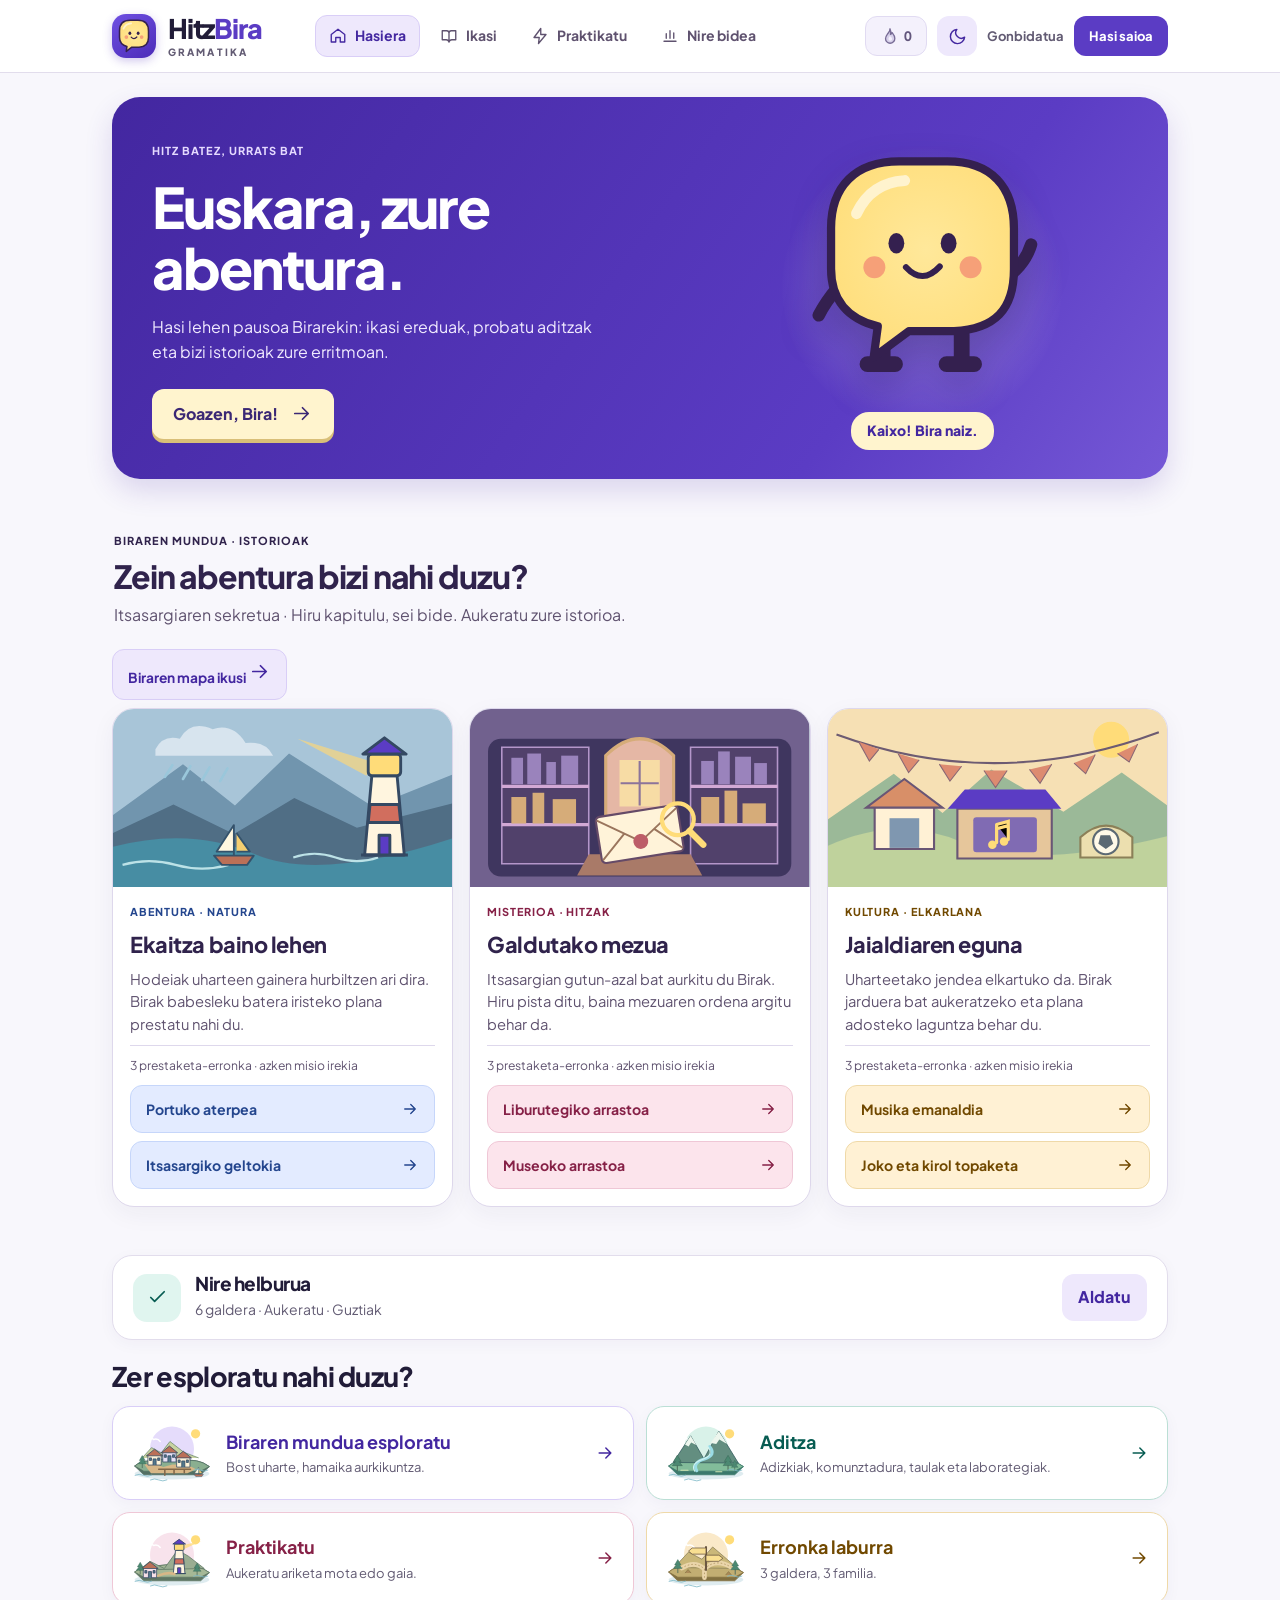
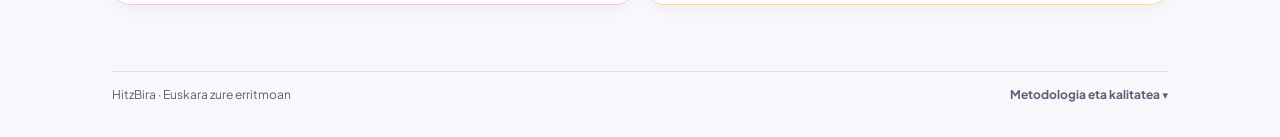
==== commit 1d9dd483: "feat(streak): replace garden banner with brand-matched flame streak pill & 7-day popover in header m" ====
--- a/index.html
+++ b/index.html
@@ -1 +1 @@
-<!doctype html><html lang="eu"><head><meta charset="utf-8"><meta name="viewport" content="width=device-width,initial-scale=1"><meta name="robots" content="noindex"><meta name="theme-color" content="#5B3CC4"><title>HitzBira · Gramatika eta aditzak</title><meta name="hitzbira-version" content="2.0.3"><script>(function(){try{var t=localStorage.getItem("hitzbira-theme-v1");if(t==="dark"||(!t&&matchMedia("(prefers-color-scheme:dark)").matches))document.documentElement.dataset.theme="dark"}catch{}})()</script><link rel="preload" href="/fonts/plus-jakarta-sans-latin.woff2" as="font" type="font/woff2" crossorigin><link rel="manifest" href="/manifest.webmanifest"><link rel="icon" type="image/svg+xml" href="/favicon.svg?v=2.0.3"><link rel="alternate icon" href="/favicon.ico?v=2.0.3" sizes="any"><link rel="apple-touch-icon" href="/icons/apple-touch-icon.png?v=2.0.3"><meta name="apple-mobile-web-app-capable" content="yes"><link rel="stylesheet" href="/style.css?v=2.0.3"><link rel="stylesheet" href="/platform.css?v=2.0.3"><link rel="stylesheet" href="/aditzak/learning.css?v=2.0.3"><link rel="stylesheet" href="/world-design.css?v=2.0.3"><script defer src="/data.js?v=2.0.3"></script><script defer src="/pwa.js?v=2.0.3"></script></head><body class="hb-gold"><header class="hb-common-header"><div><a class="hb-brand-link" href="/" onclick="event.preventDefault();go(0)"><span class="logo" aria-hidden="true"><img src="/assets/bira/bira_logo_v02.svg?v=2.0.3" alt="" width="44" height="44" decoding="async"></span><span class="brand">Hitz<span class="brand-accent">Bira</span><small>GRAMATIKA</small></span></a><div id="nav-top" class="hb-top-nav" role="navigation" aria-label="Atal nagusiak"></div><div class="hb-account-bar" aria-label="Ikaslearen kontua"><button id="hb-theme-toggle" type="button" class="alt hb-theme-btn" aria-label="Modu iluna aldatu" title="Modu iluna / argia"></button><div><strong id="hb-account-name">Gonbidatua</strong><span id="hb-sync-status" role="status" hidden></span></div><button id="hb-show-login" type="button">Hasi saioa</button><button class="alt" id="hb-sign-out" type="button" hidden>Saioa itxi</button></div></div></header><section id="hb-login" aria-label="Ikasleen sarbidea" role="dialog" aria-modal="true" hidden><div class="hb-login-card"><button id="hb-login-close" type="button" class="alt" aria-label="Itxi">×</button><div class="hb-login-brand"><span>HITZ<span>BIRA</span> · GRAMATIKA</span><div class="hb-login-bira"><img class="bira-art bira-hello" src="/assets/bira/bira_00_ongietorria_v02.svg" alt="" width="400" height="400" decoding="async" aria-hidden="true"></div><h1>Ongi etorri!</h1><p>Euskara, zure abentura.</p></div><form id="hb-login-form"><label for="hb-username">Erabiltzaile-izena</label><input id="hb-username" name="identifier" type="text" autocomplete="username" autocapitalize="none" spellcheck="false" placeholder="Zure erabiltzaile-izena" maxlength="24" required><label for="hb-password">Pasahitza</label><input id="hb-password" name="password" type="password" autocomplete="current-password" placeholder="Zure pasahitza" required><button id="hb-login-submit" type="submit">Sartu</button><p id="hb-login-message" role="status" aria-live="polite"></p></form></div></section><section id="hb-garden" class="hb-garden" hidden aria-label="Biraren lorategia"><div class="hb-garden-icon" aria-hidden="true">🌱</div><div class="hb-garden-copy"><span class="catalog-kicker">BIRAREN LORATEGIA</span><strong class="hb-garden-summary">Zure lorategia sinkronizatzen…</strong><small class="hb-garden-best">Egun bakoitzeko lore bat, benetako ariketa bat egitean.</small></div><div class="hb-garden-days" aria-label="Azken zazpi egunak"></div></section><main id="app"><p>Gramatika bankua kargatzen…</p></main><footer class="hb-site-footer"><div class="hb-footer-inner"><span>HitzBira · Euskara zure erritmoan</span><details><summary>Metodologia eta kalitatea</summary><p>Integrazio-pilotua (2.0). Edukiak eta azalpen didaktikoak berrikuspen akademikoaren zain daude; jardun-adierazleek ez dute hizkuntza-maila ofizialik ziurtatzen. Erantzun ireki ezezagunak alderatzeko dira, ez arau-akats automatikoak. Kontuarekin jarduna Supabasen sinkronizatzen da; gonbidatuarena gailu honetan gordetzen da. Aditz-erreferentzia: <a href="https://www.euskaltzaindia.eus/dok/euskera/49561.pdf" target="_blank" rel="noopener">Euskaltzaindia · Aditz laguntzaile batua</a>.</p></details></div></footer><nav aria-label="Atal nagusiak"><div id="nav"></div></nav><noscript>JavaScript beharrezkoa da.</noscript></body></html>
+<!doctype html><html lang="eu"><head><meta charset="utf-8"><meta name="viewport" content="width=device-width,initial-scale=1"><meta name="robots" content="noindex"><meta name="theme-color" content="#5B3CC4"><title>HitzBira · Gramatika eta aditzak</title><meta name="hitzbira-version" content="2.1.0"><script>(function(){try{var t=localStorage.getItem("hitzbira-theme-v1");if(t==="dark"||(!t&&matchMedia("(prefers-color-scheme:dark)").matches))document.documentElement.dataset.theme="dark"}catch{}})()</script><link rel="preload" href="/fonts/plus-jakarta-sans-latin.woff2" as="font" type="font/woff2" crossorigin><link rel="manifest" href="/manifest.webmanifest"><link rel="icon" type="image/svg+xml" href="/favicon.svg?v=2.1.0"><link rel="alternate icon" href="/favicon.ico?v=2.1.0" sizes="any"><link rel="apple-touch-icon" href="/icons/apple-touch-icon.png?v=2.1.0"><meta name="apple-mobile-web-app-capable" content="yes"><link rel="stylesheet" href="/style.css?v=2.1.0"><link rel="stylesheet" href="/platform.css?v=2.1.0"><link rel="stylesheet" href="/aditzak/learning.css?v=2.1.0"><link rel="stylesheet" href="/world-design.css?v=2.1.0"><script defer src="/data.js?v=2.1.0"></script><script defer src="/pwa.js?v=2.1.0"></script></head><body class="hb-gold"><header class="hb-common-header"><div><a class="hb-brand-link" href="/" onclick="event.preventDefault();go(0)"><span class="logo" aria-hidden="true"><img src="/assets/bira/bira_logo_v02.svg?v=2.1.0" alt="" width="44" height="44" decoding="async"></span><span class="brand">Hitz<span class="brand-accent">Bira</span><small>GRAMATIKA</small></span></a><div id="nav-top" class="hb-top-nav" role="navigation" aria-label="Atal nagusiak"></div><div class="hb-account-bar" aria-label="Ikaslearen kontua"><div class="hb-streak-wrap"><button id="hb-streak-btn" type="button" class="alt hb-streak-btn" aria-expanded="false" aria-controls="hb-streak-pop" aria-label="Eguneroko bolada: 0 egun" title="Eguneroko bolada"><svg class="hb-flame-ico" viewBox="0 0 24 24" aria-hidden="true"><path class="fl-outer" d="M12.6 2.2c.3 3.2-1.9 5-3.2 6.8-1.4 1.9-2.4 3.5-2.4 5.7A5.8 5.8 0 0 0 12.8 20.5a5.9 5.9 0 0 0 5.9-6c0-3.3-2-5.8-3.3-7.4-.5 1.3-1.4 2-2.2 2.2.7-2.2.6-4.8-.6-7.1Z"/><path class="fl-core" d="M12.5 11.4c-.9 1.3-1.8 2.4-1.8 3.8a2.3 2.3 0 0 0 4.6 0c0-1.5-1.1-2.7-2.8-3.8Z"/></svg><span id="hb-streak-count">0</span></button><section id="hb-streak-pop" class="hb-streak-pop" role="region" aria-label="Eguneroko bolada" hidden><div class="hb-streak-head"><span class="hb-streak-badge" aria-hidden="true"><svg class="hb-flame-ico" viewBox="0 0 24 24"><path class="fl-outer" d="M12.6 2.2c.3 3.2-1.9 5-3.2 6.8-1.4 1.9-2.4 3.5-2.4 5.7A5.8 5.8 0 0 0 12.8 20.5a5.9 5.9 0 0 0 5.9-6c0-3.3-2-5.8-3.3-7.4-.5 1.3-1.4 2-2.2 2.2.7-2.2.6-4.8-.6-7.1Z"/><path class="fl-core" d="M12.5 11.4c-.9 1.3-1.8 2.4-1.8 3.8a2.3 2.3 0 0 0 4.6 0c0-1.5-1.1-2.7-2.8-3.8Z"/></svg></span><div><span class="catalog-kicker">EGUNEROKO BOLADA</span><strong id="hb-streak-summary">Piztu gaurko sua</strong><small id="hb-streak-best">Egun bakoitzeko ariketa bat nahikoa da.</small></div></div><div id="hb-streak-days" class="hb-streak-days" aria-label="Azken zazpi egunak"></div><p id="hb-streak-foot" class="hb-streak-foot">Atseden hartzen baduzu, bihar berriro piztu dezakezu.</p></section></div><button id="hb-theme-toggle" type="button" class="alt hb-theme-btn" aria-label="Modu iluna aldatu" title="Modu iluna / argia"></button><div class="hb-account-meta"><strong id="hb-account-name">Gonbidatua</strong><span id="hb-sync-status" role="status" hidden></span></div><button id="hb-show-login" type="button">Hasi saioa</button><button class="alt" id="hb-sign-out" type="button" hidden>Saioa itxi</button></div></div></header><section id="hb-login" aria-label="Ikasleen sarbidea" role="dialog" aria-modal="true" hidden><div class="hb-login-card"><button id="hb-login-close" type="button" class="alt" aria-label="Itxi">×</button><div class="hb-login-brand"><span>HITZ<span>BIRA</span> · GRAMATIKA</span><div class="hb-login-bira"><img class="bira-art bira-hello" src="/assets/bira/bira_00_ongietorria_v02.svg" alt="" width="400" height="400" decoding="async" aria-hidden="true"></div><h1>Ongi etorri!</h1><p>Euskara, zure abentura.</p></div><form id="hb-login-form"><label for="hb-username">Erabiltzaile-izena</label><input id="hb-username" name="identifier" type="text" autocomplete="username" autocapitalize="none" spellcheck="false" placeholder="Zure erabiltzaile-izena" maxlength="24" required><label for="hb-password">Pasahitza</label><input id="hb-password" name="password" type="password" autocomplete="current-password" placeholder="Zure pasahitza" required><button id="hb-login-submit" type="submit">Sartu</button><p id="hb-login-message" role="status" aria-live="polite"></p></form></div></section><main id="app"><p>Gramatika bankua kargatzen…</p></main><footer class="hb-site-footer"><div class="hb-footer-inner"><span>HitzBira · Euskara zure erritmoan</span><details><summary>Metodologia eta kalitatea</summary><p>Integrazio-pilotua (2.1). Edukiak eta azalpen didaktikoak berrikuspen akademikoaren zain daude; jardun-adierazleek ez dute hizkuntza-maila ofizialik ziurtatzen. Erantzun ireki ezezagunak alderatzeko dira, ez arau-akats automatikoak. Kontuarekin jarduna Supabasen sinkronizatzen da; gonbidatuarena gailu honetan gordetzen da. Aditz-erreferentzia: <a href="https://www.euskaltzaindia.eus/dok/euskera/49561.pdf" target="_blank" rel="noopener">Euskaltzaindia · Aditz laguntzaile batua</a>.</p></details></div></footer><nav aria-label="Atal nagusiak"><div id="nav"></div></nav><noscript>JavaScript beharrezkoa da.</noscript></body></html>
--- a/platform.css
+++ b/platform.css
@@ -23,8 +23,8 @@
 h1[tabindex="-1"]:focus{outline:none}
 @media(min-width:860px){.hb-top-nav{display:flex}nav{display:none!important}main{padding-bottom:48px}.focus-choices>:last-child:nth-child(odd){grid-column:1/-1}}
 
-.hb-login-card{position:relative}.hb-login-card #hb-login-close{position:absolute;right:14px;top:14px;width:40px;height:40px;font-size:22px;padding:4px}.hb-account-bar>div{display:grid;gap:2px;text-align:right}.hb-account-bar #hb-show-login{background:#5b3cc4;color:white}.hb-sync-status{font-size:11px;font-weight:600}.hb-sync-ok{color:#087f70}.hb-sync-pending{color:#966000}.hb-sync-warning{color:#9b2854}.hb-garden{max-width:1056px;margin:10px auto 14px;display:flex;align-items:center;gap:14px;border:1px solid #cfe7db;background:linear-gradient(120deg,#e9f8ef,#faf9ff);border-radius:20px;padding:14px 18px;color:#185a47}.hb-garden-icon{font-size:32px;flex:none}.hb-garden-copy{display:grid;gap:3px;flex:1}.hb-garden-copy .catalog-kicker{color:#087f70;font-size:10px}.hb-garden-copy strong{font-size:16px}.hb-garden-copy small{font-size:11px;color:#42675a}.hb-garden-days{display:flex;gap:5px}.hb-petal{width:27px;height:30px;border:1px dashed #b3d7c2;border-radius:10px;display:grid;place-items:center;color:#7cb297;font-size:19px}.hb-petal.grown{background:#ffdc79;color:#966000;border-color:#f2c95d}.hb-petal.today{outline:2px solid #5b3cc4;outline-offset:2px}@media(max-width:700px){.hb-garden{margin:8px 14px 12px;flex-wrap:wrap;gap:9px}.hb-garden-days{margin-left:42px}.hb-petal{width:24px;height:26px}}
-@media(max-width:500px){#hb-login{padding:16px}.hb-login-card{padding:23px}.hb-account-bar>div{display:none}.hb-brand-link{gap:8px}.hb-account-bar button{padding:6px 10px;font-size:12px}}
+.hb-login-card{position:relative}.hb-login-card #hb-login-close{position:absolute;right:14px;top:14px;width:40px;height:40px;font-size:22px;padding:4px}.hb-account-bar .hb-account-meta{display:grid;gap:2px;text-align:right}.hb-account-bar #hb-show-login{background:#5b3cc4;color:white}.hb-sync-status{font-size:11px;font-weight:600}.hb-sync-ok{color:#087f70}.hb-sync-pending{color:#966000}.hb-sync-warning{color:#9b2854}
+@media(max-width:540px){#hb-login{padding:16px}.hb-login-card{padding:23px}.hb-account-bar .hb-account-meta{display:none}.hb-brand-link{gap:8px}.hb-account-bar{gap:6px}.hb-account-bar button{padding:6px 10px;font-size:12px}}
 
 /* WORLD: same island illustrations, narrative cards, age-neutral visual hierarchy. */
 .hb-world{margin:22px 0;padding:20px;border:1px solid #ded8ee;border-radius:24px;background:#f8f6ff;color:#30205b}
@@ -255,6 +255,60 @@
 html[data-theme="dark"] .journey-hero-unified .journey-hero-next{background:rgba(28,25,46,.82);border-color:#3e3761}
 html[data-theme="dark"] .journey-hero-next small{color:#c5b6ff}
 html[data-theme="dark"] .journey-hero-next strong{color:#f3f1fc}
-@media(prefers-reduced-motion:reduce){.hb-slot.filled,.lesson-panel{animation:none!important}}
-
-
+/* 2.1.0 · Integrated HitzBira Streak Flame pill & 7-day popover */
+.hb-streak-wrap{position:relative;display:inline-flex;align-items:center}
+.hb-streak-btn{display:inline-flex;align-items:center;gap:5px;min-height:40px;padding:6px 11px;border-radius:12px;background:#f4f1fc;border:1px solid #e1dbf2;color:#62567c;font-weight:800;font-size:14px;font-variant-numeric:tabular-nums;transition:transform .15s ease,background-color .18s ease,border-color .18s ease}
+.hb-streak-btn:hover{background:#ece6fb;border-color:#cfc4ec;filter:none}
+.hb-streak-btn.warm{background:#fff8e8;border-color:#efd69b;color:#8a5600}
+.hb-streak-btn.lit{background:linear-gradient(135deg,#fff6d6,#ffe9b0);border-color:#f0be59;color:#7a4300;box-shadow:0 2px 10px rgba(245,166,35,.18)}
+.hb-flame-ico{width:19px;height:19px;display:block;flex:none;overflow:visible}
+.hb-flame-ico .fl-outer{fill:#d7d0ea;stroke:#786c96;stroke-width:1.7;stroke-linejoin:round;stroke-linecap:round;transition:fill .2s ease,stroke .2s ease}
+.hb-flame-ico .fl-core{fill:#f4f1fc;transition:fill .2s ease}
+.hb-streak-btn.warm .fl-outer{fill:#ffdf7d;stroke:#8a5600}
+.hb-streak-btn.warm .fl-core{fill:#fff8dc}
+.hb-streak-btn.lit .fl-outer,.hb-streak-pop.lit .hb-streak-badge .fl-outer,.hb-day-cell.lit .fl-outer{fill:#ff9c3b;stroke:#34204f}
+.hb-streak-btn.lit .fl-core,.hb-streak-pop.lit .hb-streak-badge .fl-core,.hb-day-cell.lit .fl-core{fill:#ffe88a}
+.hb-streak-pop{position:absolute;top:calc(100% + 10px);right:0;width:310px;padding:16px;background:#fff;border:1px solid #e2dced;border-radius:20px;box-shadow:0 16px 42px rgba(33,28,56,.16);z-index:50;text-align:left;color:#211c38;animation:hb-pop .16s ease-out}
+@keyframes hb-pop{from{opacity:0;transform:translateY(-6px) scale(.98)}to{opacity:1;transform:none}}
+.hb-streak-head{display:flex;align-items:center;gap:12px;margin-bottom:14px}
+.hb-streak-badge{width:46px;height:46px;border-radius:15px;display:grid;place-items:center;background:#f4f1fc;border:1px solid #e2dced;flex:none}
+.hb-streak-pop.lit .hb-streak-badge{background:linear-gradient(145deg,#fff5d1,#ffe394);border-color:#f0be59}
+.hb-streak-badge .hb-flame-ico{width:27px;height:27px}
+.hb-streak-head .catalog-kicker{font-size:10px;color:#5b3cc4;letter-spacing:.08em}
+.hb-streak-head strong{display:block;font-size:17px;line-height:1.2;margin:2px 0;color:#211c38}
+.hb-streak-head small{display:block;font-size:12px;color:#625b73}
+.hb-streak-days{display:grid;grid-template-columns:repeat(7,1fr);gap:6px;padding:10px 8px;background:#f8f6fd;border:1px solid #ece7f6;border-radius:14px}
+.hb-day-cell{display:flex;flex-direction:column;align-items:center;gap:5px}
+.hb-day-cell small{font-size:11px;font-weight:700;color:#786f8c}
+.hb-day-cell.today small{color:#5b3cc4}
+.hb-day-dot{width:30px;height:30px;border-radius:10px;display:grid;place-items:center;background:#fff;border:1px solid #e4dff1}
+.hb-day-dot i{width:6px;height:6px;border-radius:50%;background:#d6cee8;display:block}
+.hb-day-cell.lit .hb-day-dot{background:linear-gradient(145deg,#fff5d1,#ffe18c);border-color:#f0be59}
+.hb-day-cell.today .hb-day-dot{outline:2px solid #5b3cc4;outline-offset:2px}
+.hb-flame-mini{width:17px;height:17px;display:block}
+.hb-flame-mini .fl-outer{stroke-width:1.8;stroke-linejoin:round;stroke-linecap:round}
+.hb-streak-foot{margin:11px 0 0;font-size:12px;line-height:1.45;color:#625b73}
+@media(max-width:540px){.hb-streak-btn{padding:6px 9px;min-height:38px;font-size:13px}.hb-streak-pop{position:fixed;top:66px;left:12px;right:12px;width:auto}}
+@media(max-width:380px){.hb-common-header>div{padding:10px 10px;gap:6px}.hb-common-header .logo{width:34px;height:34px;padding:3px;border-radius:10px}.hb-common-header .brand{font-size:18px}.hb-common-header .brand small{font-size:8px;letter-spacing:1.2px}.hb-streak-btn{padding:4px 7px;gap:3px;font-size:12px}.hb-theme-btn{width:36px;min-width:36px;padding:0}.hb-account-bar{gap:5px}.hb-account-bar button{padding:5px 8px;font-size:11px}}
+html[data-theme="dark"] .hb-streak-btn{background:#231f3a;border-color:#3a335e;color:#b7b0ce}
+html[data-theme="dark"] .hb-streak-btn:hover{background:#2d284a}
+html[data-theme="dark"] .hb-streak-btn .fl-outer{fill:#3a335e;stroke:#988ec2}
+html[data-theme="dark"] .hb-streak-btn .fl-core{fill:#231f3a}
+html[data-theme="dark"] .hb-streak-btn.warm{background:#332614;border-color:#876123;color:#ffdc79}
+html[data-theme="dark"] .hb-streak-btn.lit{background:linear-gradient(135deg,#473011,#5c3a10);border-color:#d99b38;color:#ffe48f;box-shadow:0 2px 12px rgba(245,166,35,.22)}
+html[data-theme="dark"] .hb-streak-btn.lit .fl-outer,html[data-theme="dark"] .hb-streak-pop.lit .hb-streak-badge .fl-outer,html[data-theme="dark"] .hb-day-cell.lit .fl-outer{fill:#ff9c3b;stroke:#241538}
+html[data-theme="dark"] .hb-streak-pop{background:#1c192e;border-color:#3a335e;color:#f3f1fc;box-shadow:0 18px 46px rgba(0,0,0,.5)}
+html[data-theme="dark"] .hb-streak-badge{background:#262140;border-color:#3d3663}
+html[data-theme="dark"] .hb-streak-pop.lit .hb-streak-badge{background:linear-gradient(145deg,#4d3411,#633e10);border-color:#d99b38}
+html[data-theme="dark"] .hb-streak-head .catalog-kicker{color:#b5a2ff}
+html[data-theme="dark"] .hb-streak-head strong{color:#f3f1fc}
+html[data-theme="dark"] .hb-streak-head small,html[data-theme="dark"] .hb-streak-foot{color:#b7b0ce}
+html[data-theme="dark"] .hb-streak-days{background:#151225;border-color:#302a4d}
+html[data-theme="dark"] .hb-day-dot{background:#211c38;border-color:#38315c}
+html[data-theme="dark"] .hb-day-dot i{background:#4f477a}
+html[data-theme="dark"] .hb-day-cell.lit .hb-day-dot{background:linear-gradient(145deg,#523612,#6e4512);border-color:#d99b38}
+html[data-theme="dark"] .hb-day-cell.today small{color:#c5b6ff}
+html[data-theme="dark"] .hb-day-cell.today .hb-day-dot{outline-color:#9b87ff}
+@media(prefers-reduced-motion:reduce){.hb-slot.filled,.lesson-panel,.hb-streak-pop{animation:none!important}}
+
+
